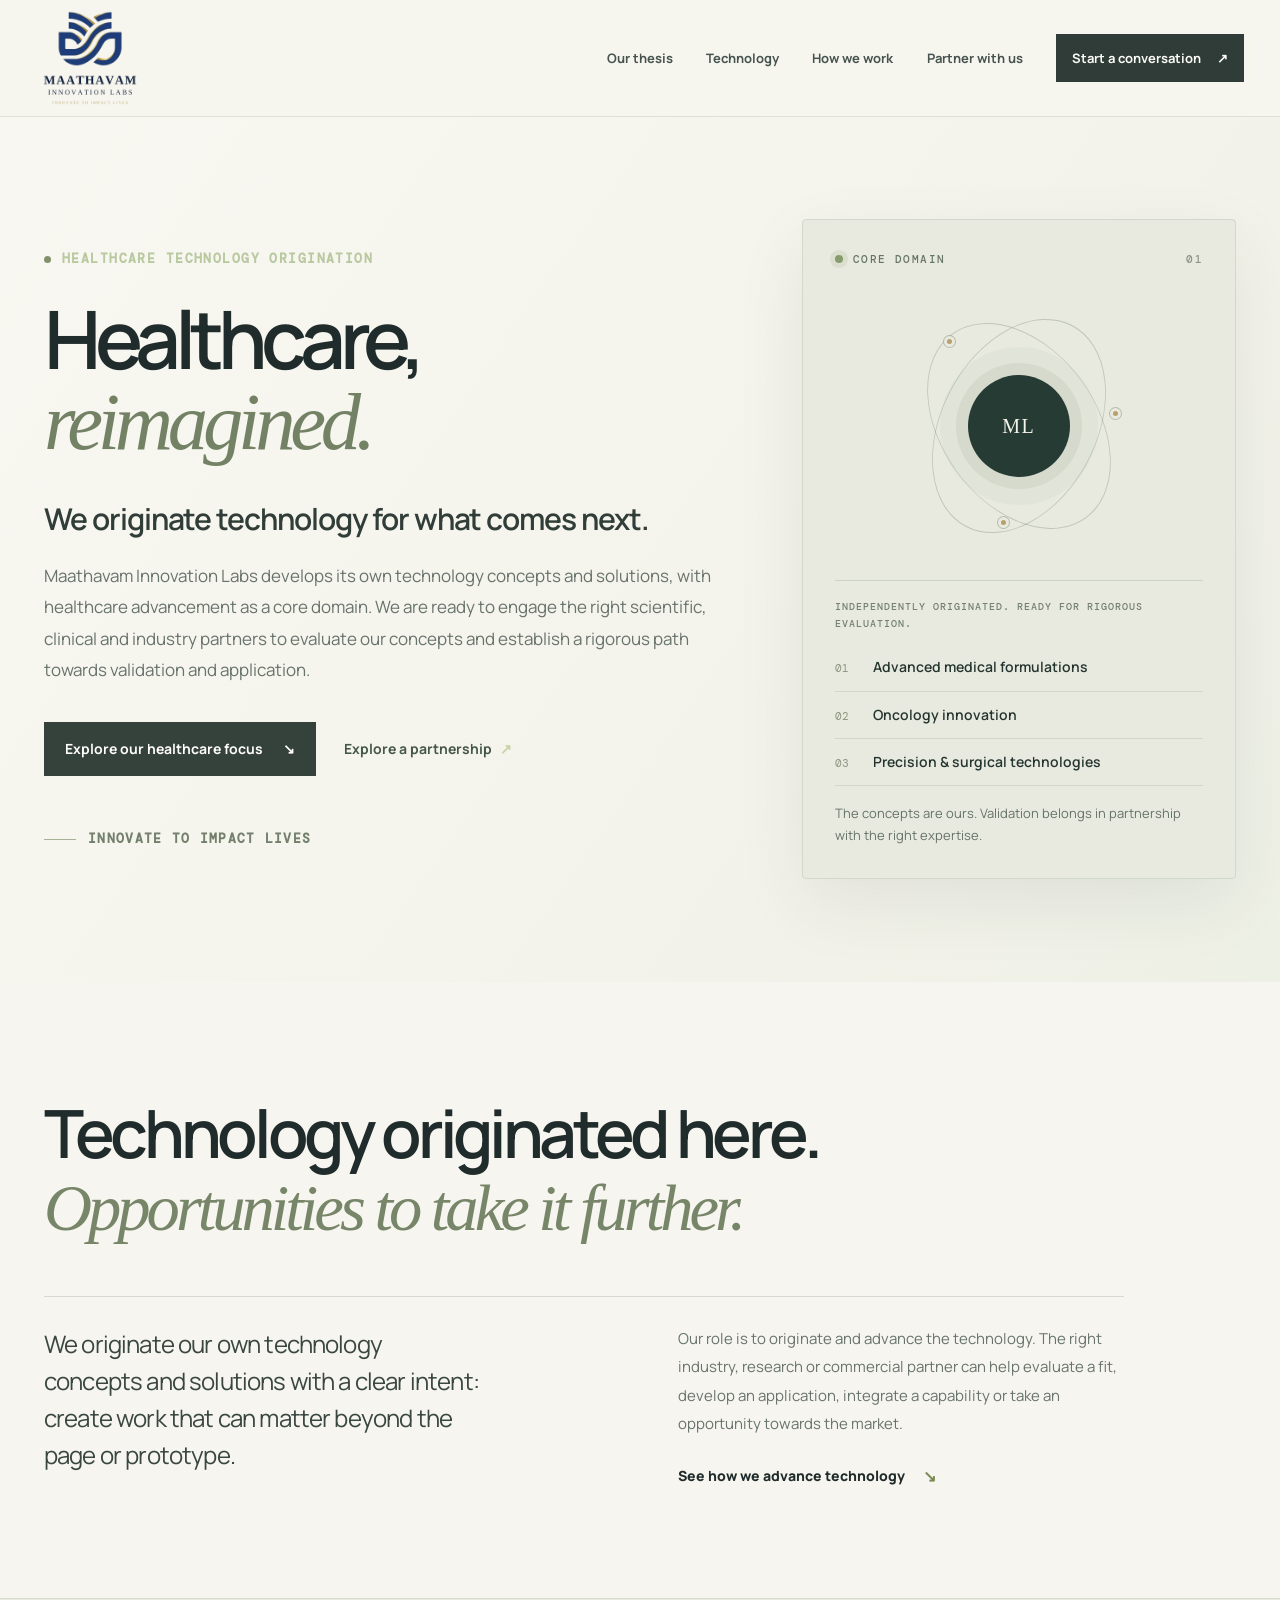
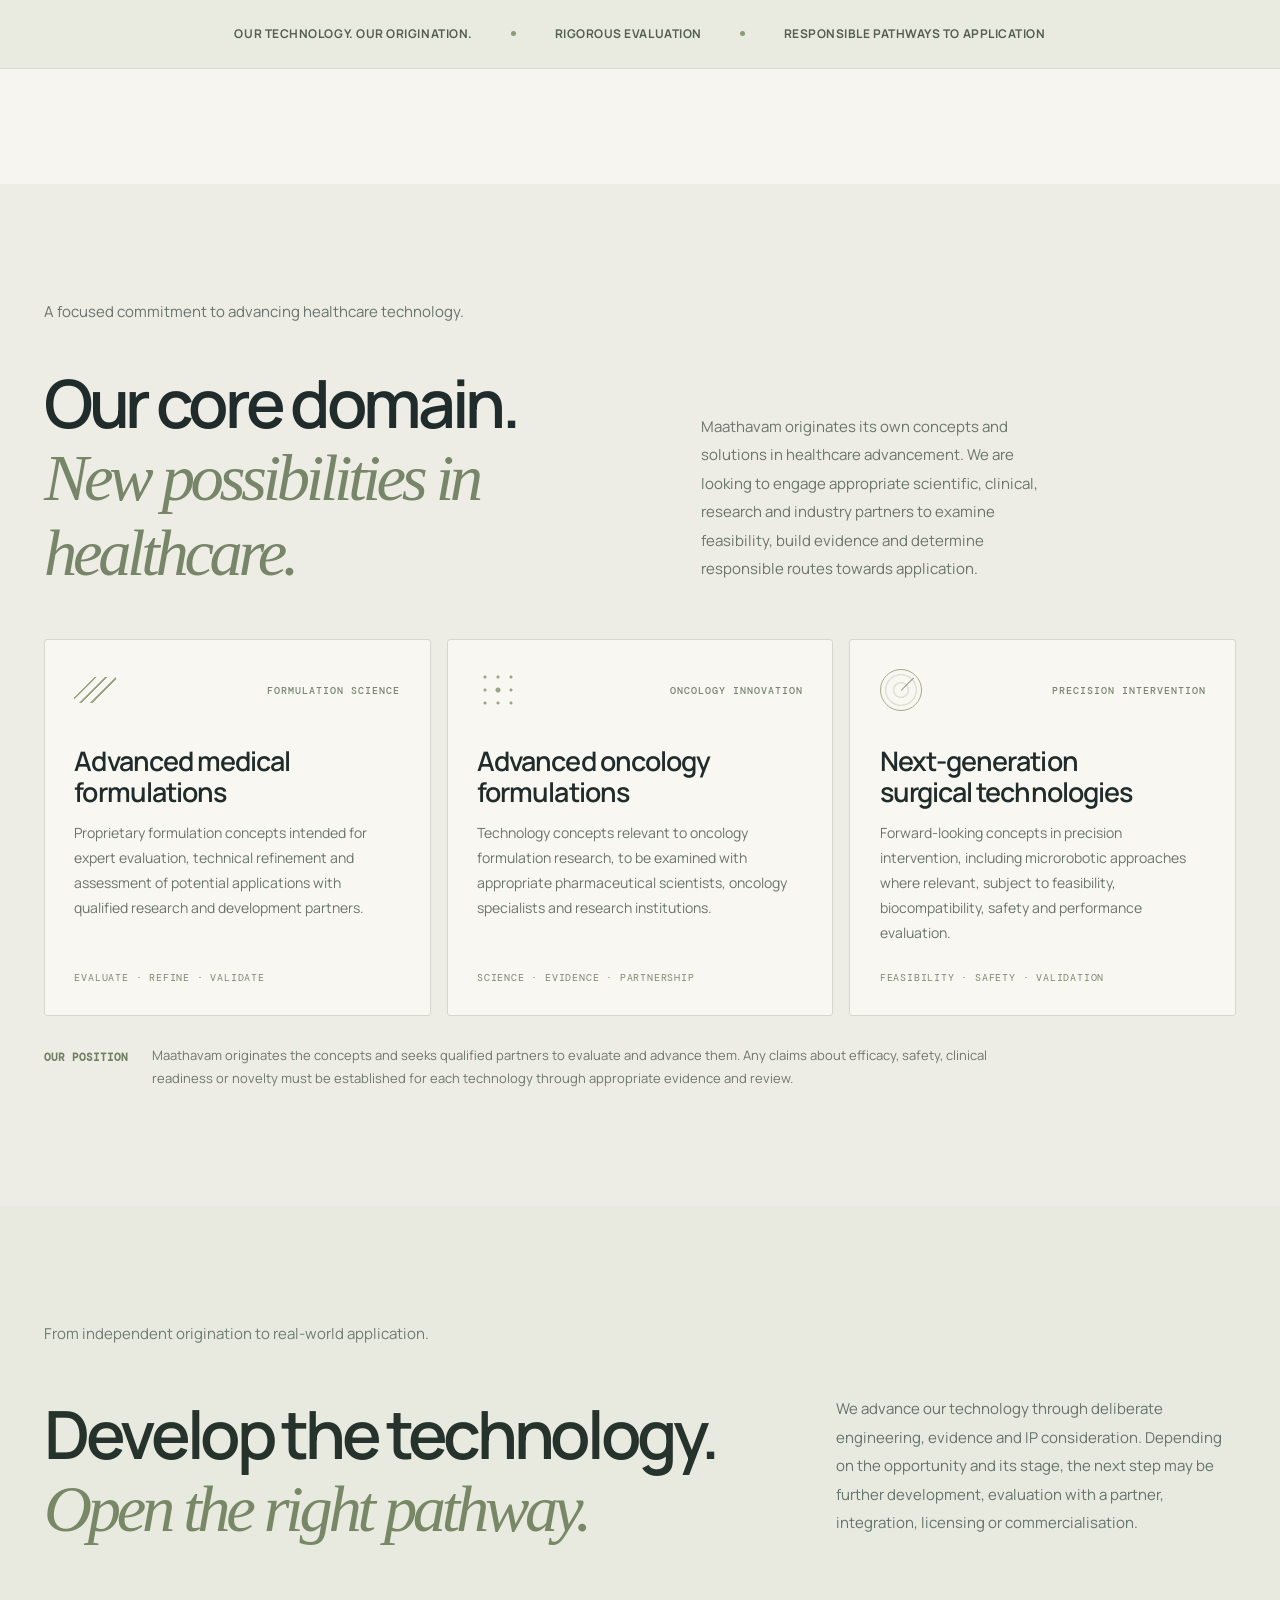
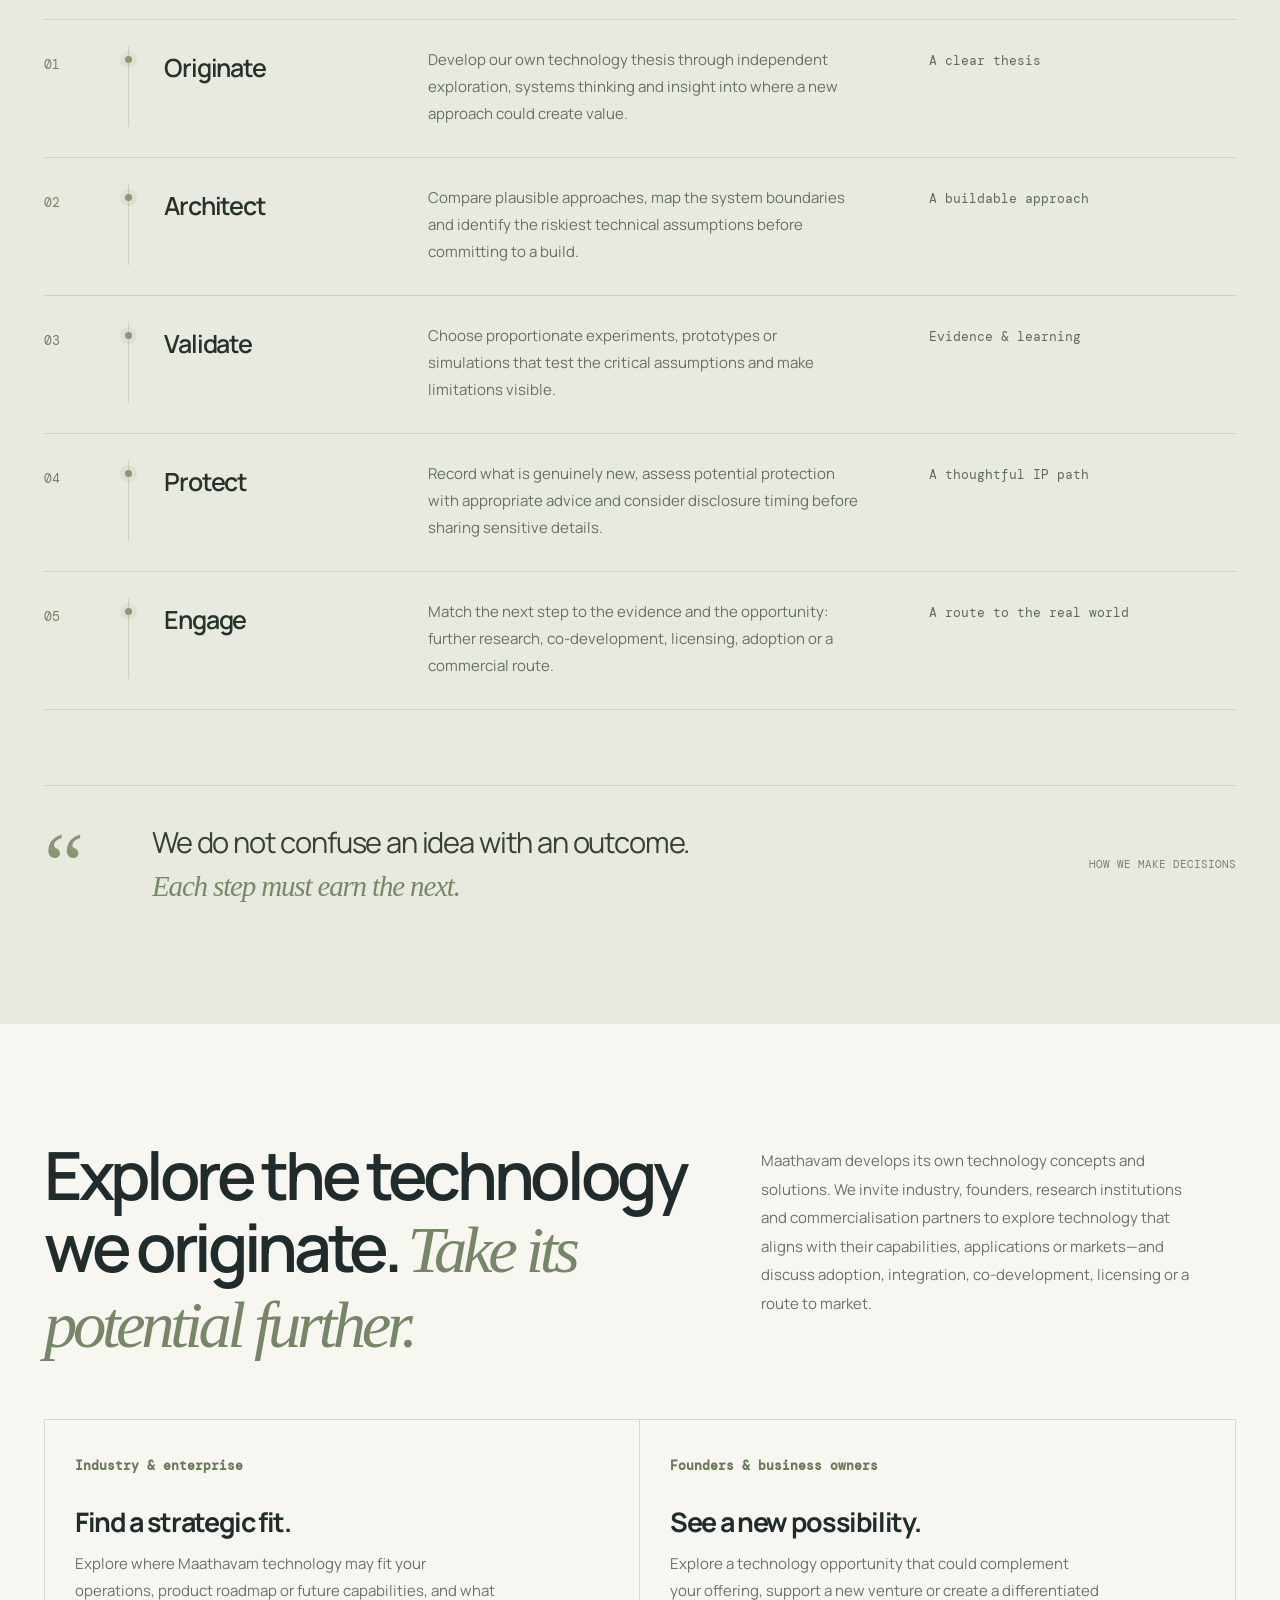
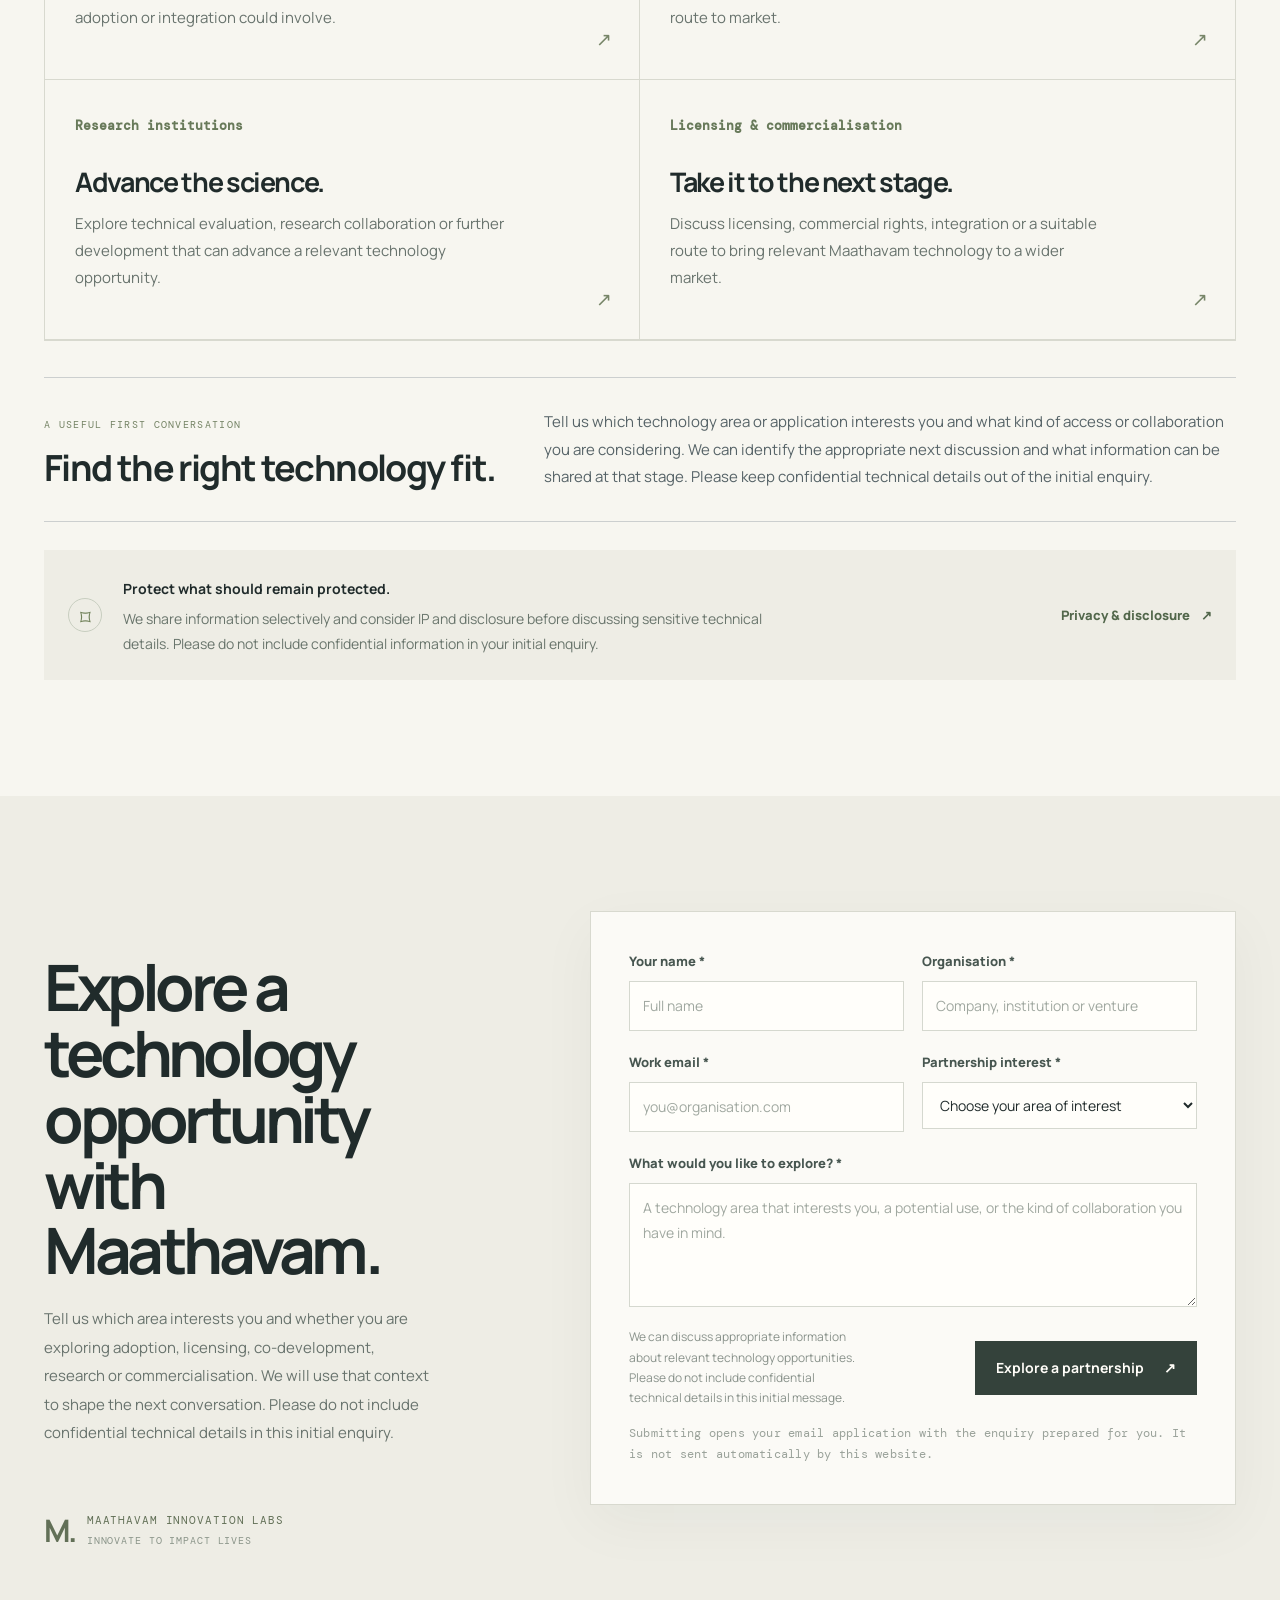
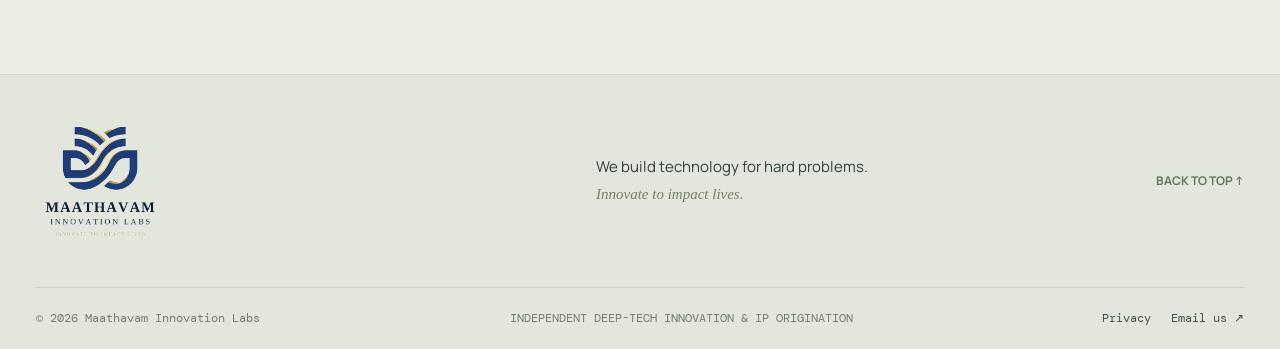
==== index.html @ a2d92e3f "Align healthcare mission and site metadata" ====
<!doctype html>
<html lang="en">
<head>
<meta charset="utf-8">
<meta name="viewport" content="width=device-width, initial-scale=1">
<meta name="description" content="Maathavam Innovation Labs originates its own technology concepts and solutions, with healthcare advancement as a core domain and pathways towards rigorous evaluation, validation and application.">
<meta name="keywords" content="Maathavam Innovation Labs, deep tech, innovation, intellectual property, technology origination, research, engineering">
<meta name="theme-color" content="#f6f5ef">
<link rel="canonical" href="https://www.maathavaminnovationlabs.com/">
<meta property="og:title" content="Maathavam Innovation Labs — Innovate to Impact Lives">
<meta property="og:description" content="Healthcare, reimagined. Maathavam originates healthcare technology concepts and seeks qualified scientific, clinical and industry partners for evaluation and validation.">
<meta property="og:type" content="website">
<meta property="og:url" content="https://www.maathavaminnovationlabs.com/">
<meta property="og:image" content="https://www.maathavaminnovationlabs.com/assets/images/logo.png">
<meta property="og:site_name" content="Maathavam Innovation Labs">
<meta name="twitter:card" content="summary_large_image">
<meta name="twitter:title" content="Maathavam Innovation Labs — Innovate to Impact Lives">
<meta name="twitter:description" content="We build technology for hard problems.">
<meta name="twitter:image" content="https://www.maathavaminnovationlabs.com/assets/images/logo.png">
<link rel="icon" href="assets/images/logo-icon.png" type="image/png">
<link rel="preconnect" href="https://fonts.googleapis.com">
<link rel="preconnect" href="https://fonts.gstatic.com" crossorigin>
<link href="https://fonts.googleapis.com/css2?family=DM+Mono:wght@400;500&family=Manrope:wght@400;500;600;700;800&display=swap" rel="stylesheet">
<link rel="stylesheet" href="assets/css/style.css">
<title>Maathavam Innovation Labs — Deep-Tech Innovation</title>
</head>
<body id="top">
<div class="scroll-progress" id="scrollProgress" aria-hidden="true"></div>
<header class="site-header" id="siteHeader">
  <nav class="nav-shell" aria-label="Primary navigation">
    <a class="brand" href="#top" aria-label="Maathavam Innovation Labs home"><img src="assets/images/logo.png" alt="Maathavam Innovation Labs"></a>
    <button class="nav-toggle" id="navToggle" type="button" aria-label="Open navigation" aria-expanded="false" aria-controls="navLinks"><span></span><span></span></button>
    <div class="nav-links" id="navLinks">
      <a href="#thesis">Our thesis</a><a href="#territories">Technology</a><a href="#method">How we work</a><a href="#engage">Partner with us</a>
      <a class="nav-cta" href="#contact">Start a conversation <span aria-hidden="true">↗</span></a>
    </div>
  </nav>
</header>
<main>
  <section class="hero" aria-labelledby="hero-title">
    <div class="hero-grain" aria-hidden="true"></div>
    <div class="hero-inner">
      <div class="hero-copy reveal">
        <p class="eyebrow"><span class="eyebrow-dot"></span> HEALTHCARE TECHNOLOGY ORIGINATION</p>
        <h1 id="hero-title">Healthcare, <em>reimagined.</em></h1>
        <p class="hero-lead">We originate technology for what comes next.</p>
        <p class="hero-description">Maathavam Innovation Labs develops its own technology concepts and solutions, with healthcare advancement as a core domain. We are ready to engage the right scientific, clinical and industry partners to evaluate our concepts and establish a rigorous path towards validation and application.</p>
        <div class="hero-actions">
          <a class="button button-primary" href="#territories">Explore our healthcare focus <span aria-hidden="true">↘</span></a>
          <a class="text-link" href="#engage">Explore a partnership <span aria-hidden="true">↗</span></a>
        </div>
        <div class="hero-signature"><span class="signature-rule"></span><span>INNOVATE TO IMPACT LIVES</span></div>
      </div>
      <aside class="healthcare-focus reveal" aria-label="Maathavam healthcare technology focus">
        <div class="focus-top"><span class="focus-pulse"></span><span>CORE DOMAIN</span><span class="focus-index">01</span></div>
        <div class="focus-orbit" aria-hidden="true"><div class="orbit-ring orbit-ring-one"></div><div class="orbit-ring orbit-ring-two"></div><div class="orbit-core"><span>ML</span></div><span class="orbit-node orbit-node-one"></span><span class="orbit-node orbit-node-two"></span><span class="orbit-node orbit-node-three"></span></div>
        <p class="focus-caption">INDEPENDENTLY ORIGINATED. READY FOR RIGOROUS EVALUATION.</p>
        <div class="focus-list"><div><span>01</span><strong>Advanced medical formulations</strong></div><div><span>02</span><strong>Oncology innovation</strong></div><div><span>03</span><strong>Precision &amp; surgical technologies</strong></div></div>
        <p class="focus-foot">The concepts are ours. Validation belongs in partnership with the right expertise.</p>
      </aside>
    </div>
  </section>

  <section class="thesis section-pad" id="thesis">
    <div class="section-shell thesis-grid">
      
      <div class="thesis-main reveal">
        <h2>Technology originated here.<br><em>Opportunities to take it further.</em></h2>
        <div class="thesis-bottom">
          <p class="thesis-statement">We originate our own technology concepts and solutions with a clear intent: create work that can matter beyond the page or prototype.</p>
          <div class="thesis-detail"><p>Our role is to originate and advance the technology. The right industry, research or commercial partner can help evaluate a fit, develop an application, integrate a capability or take an opportunity towards the market.</p><a class="arrow-link" href="#method">See how we advance technology <span>↘</span></a></div>
        </div>
      </div>
    </div>
    <div class="thesis-band"><span>OUR TECHNOLOGY. OUR ORIGINATION.</span><i></i><span>RIGOROUS EVALUATION</span><i></i><span>RESPONSIBLE PATHWAYS TO APPLICATION</span></div>
  </section>

  <section class="territories section-pad" id="territories">
    <div class="section-shell">
      <div class="section-topline reveal"><p>A focused commitment to advancing healthcare technology.</p></div>
      <div class="territories-heading reveal"><h2>Our core domain.<br><em>New possibilities in healthcare.</em></h2><p>Maathavam originates its own concepts and solutions in healthcare advancement. We are looking to engage appropriate scientific, clinical, research and industry partners to examine feasibility, build evidence and determine responsible routes towards application.</p></div>
      <div class="territory-grid healthcare-grid">
        <article class="territory-card territory-feature reveal"><div class="territory-card-head"><span class="territory-symbol symbol-pulse" aria-hidden="true"></span><span class="card-kicker">FORMULATION SCIENCE</span></div><h3>Advanced medical<br>formulations</h3><p>Proprietary formulation concepts intended for expert evaluation, technical refinement and assessment of potential applications with qualified research and development partners.</p><span class="healthcare-card-foot">EVALUATE · REFINE · VALIDATE</span></article>
        <article class="territory-card reveal"><div class="territory-card-head"><span class="territory-symbol symbol-data" aria-hidden="true"></span><span class="card-kicker">ONCOLOGY INNOVATION</span></div><h3>Advanced oncology<br>formulations</h3><p>Technology concepts relevant to oncology formulation research, to be examined with appropriate pharmaceutical scientists, oncology specialists and research institutions.</p><span class="healthcare-card-foot">SCIENCE · EVIDENCE · PARTNERSHIP</span></article>
        <article class="territory-card reveal"><div class="territory-card-head"><span class="territory-symbol symbol-radar" aria-hidden="true"></span><span class="card-kicker">PRECISION INTERVENTION</span></div><h3>Next-generation<br>surgical technologies</h3><p>Forward-looking concepts in precision intervention, including microrobotic approaches where relevant, subject to feasibility, biocompatibility, safety and performance evaluation.</p><span class="healthcare-card-foot">FEASIBILITY · SAFETY · VALIDATION</span></article>
      </div>
      <p class="territory-note"><span>OUR POSITION</span> Maathavam originates the concepts and seeks qualified partners to evaluate and advance them. Any claims about efficacy, safety, clinical readiness or novelty must be established for each technology through appropriate evidence and review.</p>
    </div>
  </section>

  <section class="method section-pad" id="method">
    <div class="section-shell">
      <div class="section-topline reveal"><p>From independent origination to real-world application.</p></div>
      <div class="method-intro reveal"><h2>Develop the technology.<br><em>Open the right pathway.</em></h2><p>We advance our technology through deliberate engineering, evidence and IP consideration. Depending on the opportunity and its stage, the next step may be further development, evaluation with a partner, integration, licensing or commercialisation.</p></div>
      <div class="method-steps">
        <article class="method-step reveal"><span class="step-num">01</span><div class="step-line"><i></i></div><div class="step-copy"><h3>Originate</h3><p>Develop our own technology thesis through independent exploration, systems thinking and insight into where a new approach could create value.</p><span class="step-output">A clear thesis</span></div></article>
        <article class="method-step reveal"><span class="step-num">02</span><div class="step-line"><i></i></div><div class="step-copy"><h3>Architect</h3><p>Compare plausible approaches, map the system boundaries and identify the riskiest technical assumptions before committing to a build.</p><span class="step-output">A buildable approach</span></div></article>
        <article class="method-step reveal"><span class="step-num">03</span><div class="step-line"><i></i></div><div class="step-copy"><h3>Validate</h3><p>Choose proportionate experiments, prototypes or simulations that test the critical assumptions and make limitations visible.</p><span class="step-output">Evidence &amp; learning</span></div></article>
        <article class="method-step reveal"><span class="step-num">04</span><div class="step-line"><i></i></div><div class="step-copy"><h3>Protect</h3><p>Record what is genuinely new, assess potential protection with appropriate advice and consider disclosure timing before sharing sensitive details.</p><span class="step-output">A thoughtful IP path</span></div></article>
        <article class="method-step reveal"><span class="step-num">05</span><div class="step-line"><i></i></div><div class="step-copy"><h3>Engage</h3><p>Match the next step to the evidence and the opportunity: further research, co-development, licensing, adoption or a commercial route.</p><span class="step-output">A route to the real world</span></div></article>
      </div>
      <div class="method-principle reveal"><span class="principle-mark">“</span><p>We do not confuse an idea with an outcome.<br><em>Each step must earn the next.</em></p><span class="principle-caption">HOW WE MAKE DECISIONS</span></div>
    </div>
  </section>

  <section class="engage section-pad" id="engage">
    <div class="section-shell">
      <div class="engage-heading reveal"><h2>Explore the technology we originate. <em>Take its potential further.</em></h2><p>Maathavam develops its own technology concepts and solutions. We invite industry, founders, research institutions and commercialisation partners to explore technology that aligns with their capabilities, applications or markets—and discuss adoption, integration, co-development, licensing or a route to market.</p></div>
      <div class="engage-grid">
        <a class="engage-card reveal" href="#contact" data-opportunity="Industry / Enterprise"><span class="engage-type">Industry &amp; enterprise</span><h3>Find a strategic fit.</h3><p>Explore where Maathavam technology may fit your operations, product roadmap or future capabilities, and what adoption or integration could involve.</p><span class="engage-arrow">↗</span></a>
        <a class="engage-card reveal" href="#contact" data-opportunity="Founder / Business Owner"><span class="engage-type">Founders &amp; business owners</span><h3>See a new possibility.</h3><p>Explore a technology opportunity that could complement your offering, support a new venture or create a differentiated route to market.</p><span class="engage-arrow">↗</span></a>
        <a class="engage-card reveal" href="#contact" data-opportunity="Research Institution / Academia"><span class="engage-type">Research institutions</span><h3>Advance the science.</h3><p>Explore technical evaluation, research collaboration or further development that can advance a relevant technology opportunity.</p><span class="engage-arrow">↗</span></a>
        <a class="engage-card reveal" href="#contact" data-opportunity="Licensing / Commercialisation"><span class="engage-type">Licensing &amp; commercialisation</span><h3>Take it to the next stage.</h3><p>Discuss licensing, commercial rights, integration or a suitable route to bring relevant Maathavam technology to a wider market.</p><span class="engage-arrow">↗</span></a>
      </div>
      <div class="first-conversation reveal"><div><span class="conversation-kicker">A USEFUL FIRST CONVERSATION</span><h3>Find the right technology fit.</h3></div><p>Tell us which technology area or application interests you and what kind of access or collaboration you are considering. We can identify the appropriate next discussion and what information can be shared at that stage. Please keep confidential technical details out of the initial enquiry.</p></div>
      <div class="confidentiality-note reveal"><span class="lock-icon" aria-hidden="true">⌑</span><div><strong>Protect what should remain protected.</strong><p>We share information selectively and consider IP and disclosure before discussing sensitive technical details. Please do not include confidential information in your initial enquiry.</p></div><a href="privacy.html">Privacy &amp; disclosure <span>↗</span></a></div>
    </div>
  </section>

  <section class="contact section-pad" id="contact">
    <div class="section-shell contact-layout">
      <div class="contact-copy reveal"><h2>Explore a technology opportunity with Maathavam.</h2><p>Tell us which area interests you and whether you are exploring adoption, licensing, co-development, research or commercialisation. We will use that context to shape the next conversation. Please do not include confidential technical details in this initial enquiry.</p><div class="contact-closer"><span class="closer-mark">M.</span><span>MAATHAVAM INNOVATION LABS<br><small>INNOVATE TO IMPACT LIVES</small></span></div></div>
      <form class="contact-form reveal" id="contactForm" method="POST" action="">
        <div class="form-row"><label><span>Your name *</span><input type="text" name="name" placeholder="Full name" autocomplete="name" required></label><label><span>Organisation *</span><input type="text" name="organisation" placeholder="Company, institution or venture" autocomplete="organization" required></label></div>
        <div class="form-row"><label><span>Work email *</span><input type="email" name="email" placeholder="you@organisation.com" autocomplete="email" required></label><label><span>Partnership interest *</span><select name="opportunity" id="opportunitySelect" required><option value="">Choose your area of interest</option><option value="Industry / Enterprise">Industry / enterprise collaboration</option><option value="Founder / Business Owner">Founder / business owner</option><option value="Research Institution / Academia">Research institution / academia</option><option value="Licensing / Commercialisation">Licensing / commercialisation</option><option value="Technology Adoption">Technology evaluation / adoption</option><option value="Co-development">Co-development</option><option value="Investment">Investment / commercial pathway</option><option value="Other">Other partnership enquiry</option></select></label></div>
        <label><span>What would you like to explore? *</span><textarea name="message" rows="4" placeholder="A technology area that interests you, a potential use, or the kind of collaboration you have in mind." required></textarea></label>
        <div class="form-bottom"><p>We can discuss appropriate information about relevant technology opportunities. Please do not include confidential technical details in this initial message.</p><button class="button button-primary" type="submit">Explore a partnership <span aria-hidden="true">↗</span></button></div>
        <div class="form-status" id="formStatus" role="status" aria-live="polite"></div>
        <p class="form-delivery-note">Submitting opens your email application with the enquiry prepared for you. It is not sent automatically by this website.</p>
      </form>
    </div>
  </section>
</main>
<footer class="site-footer">
  <div class="footer-main"><a class="footer-brand" href="#top"><img src="assets/images/logo.png" alt="Maathavam Innovation Labs"></a><p>We build technology for hard problems.<br><span>Innovate to impact lives.</span></p><a class="footer-top" href="#top">BACK TO TOP ↑</a></div>
  <div class="footer-bottom"><span>© <span id="currentYear"></span> Maathavam Innovation Labs</span><span>INDEPENDENT DEEP-TECH INNOVATION &amp; IP ORIGINATION</span><div><a href="privacy.html">Privacy</a><a href="mailto:partnerships@maathavam.com">Email us ↗</a></div></div>
</footer>
<script src="assets/js/main.js" defer></script>
</body>
</html>
---- assets/css/style.css ----
/* MAATHAVAM INNOVATION LABS — editorial deep-tech design system */
:root{--ink:#111e28;--ink-2:#1c2d39;--paper:#f4f2eb;--paper-2:#e9e7de;--white:#fffef9;--text:#263742;--muted:#6e7b82;--line:#d4d4ca;--acid:#d6f36a;--gold:#c5a66a;--serif:Georgia,"Times New Roman",serif;--sans:"Manrope",Arial,sans-serif;--mono:"DM Mono",monospace;--max:1240px;--ease:cubic-bezier(.2,.7,.2,1)}
*{box-sizing:border-box}html{scroll-behavior:smooth;scroll-padding-top:90px;background:var(--paper)}body{margin:0;background:var(--paper);color:var(--text);font-family:var(--sans);font-size:14px;line-height:1.7;-webkit-font-smoothing:antialiased;text-rendering:optimizeLegibility}body,button,input,select,textarea{font-family:var(--sans)}a{color:inherit;text-decoration:none}button,input,select,textarea{font:inherit}img{display:block;max-width:100%}::selection{background:var(--acid);color:var(--ink)}:focus-visible{outline:3px solid #8cae1f;outline-offset:4px}.scroll-progress{position:fixed;z-index:1000;top:0;left:0;width:0;height:3px;background:var(--acid)}
.site-header{position:sticky;z-index:100;top:0;background:rgba(244,242,235,.94);border-bottom:1px solid rgba(17,30,40,.12);backdrop-filter:blur(18px);transition:box-shadow .25s}.site-header.scrolled{box-shadow:0 8px 30px rgba(17,30,40,.08)}.nav-shell{width:min(var(--max),calc(100% - 72px));min-height:82px;margin:auto;display:flex;align-items:center;justify-content:space-between;gap:32px}.brand img{width:190px;max-height:54px;object-fit:contain;object-position:left center}.nav-links{display:flex;align-items:center;gap:clamp(18px,2.6vw,34px)}.nav-links>a{font-size:11px;font-weight:700;color:#4a5962;transition:color .2s}.nav-links>a:hover{color:#111e28}.nav-links .nav-cta{display:inline-flex;align-items:center;gap:16px;padding:12px 15px;background:var(--ink);color:var(--white);border:1px solid var(--ink)}.nav-links .nav-cta:hover{background:#304553;color:var(--acid)}.nav-toggle{display:none;background:transparent;border:0;padding:8px}.nav-toggle span{display:block;width:24px;height:2px;margin:5px;background:var(--ink)}
.hero{position:relative;overflow:hidden;background:var(--ink);color:var(--white);isolation:isolate}.hero:after{position:absolute;z-index:-1;content:"";width:850px;height:850px;right:-260px;top:-370px;border:1px solid rgba(214,243,106,.1);border-radius:50%;box-shadow:0 0 0 90px rgba(214,243,106,.018),0 0 0 180px rgba(214,243,106,.015)}.hero-grain{position:absolute;inset:0;z-index:-1;opacity:.13;background-image:url("data:image/svg+xml,%3Csvg viewBox='0 0 180 180' xmlns='http://www.w3.org/2000/svg'%3E%3Cfilter id='n'%3E%3CfeTurbulence type='fractalNoise' baseFrequency='.9' numOctaves='3' stitchTiles='stitch'/%3E%3C/filter%3E%3Crect width='100%25' height='100%25' filter='url(%23n)' opacity='.2'/%3E%3C/svg%3E")}.hero-inner{position:relative;display:grid;grid-template-columns:minmax(0,1.05fr) minmax(380px,.95fr);align-items:center;gap:clamp(38px,6vw,94px);width:min(var(--max),calc(100% - 72px));min-height:650px;margin:auto;padding:72px 0 80px}.hero-copy{max-width:650px}.eyebrow,.section-index,.art-topline,.art-bottomline,.hero-signature,.hero-bottom,.territory-foot,.territory-note>span,.step-output,.principle-caption,.engage-type,.footer-bottom,.form-delivery-note{font-family:var(--mono);font-size:9px;font-weight:400;letter-spacing:.13em}.hero .eyebrow{display:flex;align-items:center;gap:11px;color:#b8c9a0;margin:0 0 28px}.eyebrow-dot{width:7px;height:7px;border-radius:50%;background:var(--acid);box-shadow:0 0 15px rgba(214,243,106,.7)}h1,h2,h3,p{margin-top:0}.hero h1{max-width:740px;margin:0;color:var(--white);font-size:clamp(48px,6.1vw,82px);font-weight:600;letter-spacing:-.075em;line-height:1.02}.hero h1 em,.territories-heading h2 em,.method-intro h2 em,.engage-heading h2 em{color:var(--acid);font-family:var(--serif);font-weight:400;letter-spacing:-.065em}.hero-lead{margin:28px 0 8px;color:var(--acid);font-size:18px;font-weight:700;letter-spacing:-.02em}.hero-description{max-width:530px;margin:0;color:#b9c4c9;font-size:14px;line-height:1.9}.hero-actions{display:flex;align-items:center;flex-wrap:wrap;gap:24px;margin-top:30px}.button{display:inline-flex;align-items:center;justify-content:center;gap:20px;min-height:48px;padding:13px 17px;border:1px solid transparent;font-size:11px;font-weight:800;cursor:pointer;transition:transform .2s,background .2s,color .2s,border-color .2s}.button:hover{transform:translateY(-2px)}.button-primary{background:var(--acid);color:var(--ink);border-color:var(--acid)}.button-primary:hover{background:#e4ff90;border-color:#e4ff90}.text-link{font-size:11px;font-weight:700;color:#d6dfe1}.text-link span{color:var(--acid);margin-left:5px}.hero-signature{display:flex;align-items:center;gap:12px;margin-top:55px;color:#8d9ca3}.signature-rule{width:32px;height:1px;background:var(--acid)}.hero-art{align-self:center;min-width:0;border:1px solid rgba(255,255,255,.16);background:rgba(255,255,255,.025);box-shadow:0 28px 100px rgba(0,0,0,.18)}.art-topline,.art-bottomline{display:flex;align-items:center;justify-content:space-between;gap:10px;padding:16px 19px;color:#8998a0;font-size:8px}.art-topline{border-bottom:1px solid rgba(255,255,255,.1)}.art-bottomline{border-top:1px solid rgba(255,255,255,.1)}.art-live{display:flex;align-items:center;gap:7px}.art-live i{display:inline-block;width:5px;height:5px;border-radius:50%;background:var(--acid)}.art-field{position:relative;aspect-ratio:1/1;max-height:455px;overflow:hidden}.field-grid{position:absolute;inset:0;background-image:linear-gradient(rgba(255,255,255,.055) 1px,transparent 1px),linear-gradient(90deg,rgba(255,255,255,.055) 1px,transparent 1px);background-size:36px 36px;mask-image:linear-gradient(transparent,#000 15%,#000 85%,transparent)}.field-orbit{position:absolute;left:50%;top:50%;border:1px solid rgba(214,243,106,.21);border-radius:50%;transform:translate(-50%,-50%)}.orbit-a{width:45%;height:45%}.orbit-b{width:70%;height:70%;border-color:rgba(255,255,255,.14)}.orbit-c{width:92%;height:92%;border-style:dashed;border-color:rgba(255,255,255,.1)}.field-lines{position:absolute;inset:0;width:100%;height:100%;overflow:visible}.field-lines path{fill:none;stroke:rgba(214,243,106,.48);stroke-width:1}.field-core{position:absolute;top:50%;left:50%;width:31%;aspect-ratio:1;transform:translate(-50%,-50%);display:flex;flex-direction:column;align-items:center;justify-content:center;text-align:center;border:1px solid rgba(214,243,106,.6);border-radius:50%;background:radial-gradient(circle,rgba(214,243,106,.15),rgba(17,30,40,.97) 68%);box-shadow:0 0 55px rgba(214,243,106,.08)}.core-mark{font-size:47px;font-weight:500;letter-spacing:-.12em;line-height:1;color:var(--white)}.core-mark span{color:var(--acid)}.field-core strong{margin-top:9px;font-size:8px;line-height:1.4;letter-spacing:.12em}.field-core i{margin-top:9px;font-family:var(--mono);font-size:7px;font-style:normal;color:var(--acid);letter-spacing:.08em}.field-node{position:absolute;z-index:2;display:flex;align-items:center;gap:7px;padding:7px 9px;border:1px solid rgba(255,255,255,.16);background:#172832;color:#d8e0df;font-family:var(--mono);font-size:7px;letter-spacing:.08em}.node-pulse{width:5px;height:5px;background:var(--acid);border-radius:50%;box-shadow:0 0 10px rgba(214,243,106,.5)}.node-a{top:22%;left:8%}.node-b{top:22%;right:8%}.node-c{bottom:21%;left:5%}.node-d{bottom:21%;right:5%}.field-cross{position:absolute;z-index:1;width:15px;height:15px}.field-cross:before,.field-cross:after{content:"";position:absolute;background:var(--acid);opacity:.7}.field-cross:before{left:7px;width:1px;height:15px}.field-cross:after{top:7px;width:15px;height:1px}.cross-a{left:26%;top:42%}.cross-b{right:25%;bottom:36%}.coord{position:absolute;color:#819198;font-family:var(--mono);font-size:7px;letter-spacing:.1em}.coord-a{left:18px;top:15px}.coord-b{right:18px;bottom:15px}.hero-bottom{display:flex;justify-content:space-between;gap:20px;padding:17px max(36px,calc((100% - var(--max))/2));border-top:1px solid rgba(255,255,255,.1);color:#7f9097;font-size:8px}.hero-bottom a{color:#b8c5c7}.hero-bottom a span{color:var(--acid);margin-left:8px}
.section-pad{padding:clamp(80px,10vw,140px) 0}.section-shell{width:min(var(--max),calc(100% - 72px));margin:0 auto}.thesis{background:var(--paper)}.thesis-grid{display:grid;grid-template-columns:190px minmax(0,1fr);gap:clamp(35px,7vw,100px)}.section-index{color:#7b898d}.section-index>span{white-space:nowrap}.index-line{width:35px;height:1px;background:#9cac83;margin:18px 0}.section-index p{margin:0;font-size:8px;color:#a1a9a5}.thesis-main h2,.territories-heading h2,.method-intro h2,.engage-heading h2{margin:0;font-size:clamp(39px,5.4vw,70px);line-height:1.08;letter-spacing:-.07em;font-weight:600;color:var(--ink)}.thesis-main h2 em{font-family:var(--serif);font-weight:400;color:#758568;letter-spacing:-.06em}.thesis-bottom{display:grid;grid-template-columns:1.1fr .9fr;gap:clamp(30px,6vw,85px);margin-top:52px;padding-top:28px;border-top:1px solid var(--line)}.thesis-statement{max-width:440px;font-size:21px;line-height:1.55;letter-spacing:-.035em;color:#394a51}.thesis-detail p{color:var(--muted);font-size:13px;line-height:1.9}.arrow-link{display:inline-flex;gap:18px;align-items:center;margin-top:8px;color:var(--ink);font-size:11px;font-weight:800}.arrow-link span{color:#7a8b51;font-size:16px}.thesis-band{display:flex;align-items:center;justify-content:center;gap:clamp(14px,3vw,42px);margin-top:100px;padding:24px 20px;background:var(--ink);color:#d6dfd9;font-family:var(--mono);font-size:9px;letter-spacing:.12em}.thesis-band i{width:5px;height:5px;border-radius:50%;background:var(--acid)}
.territories{background:var(--paper-2)}.section-topline{display:flex;align-items:center;justify-content:space-between;gap:30px}.section-topline>p{margin:0;color:#77827f;font-size:11px}.territories-heading{display:grid;grid-template-columns:1.15fr .65fr;align-items:end;gap:50px;margin:46px 0 58px}.territories-heading h2 em{color:#74845e}.territories-heading>p{max-width:410px;margin:0 0 5px;color:#6e7b7b;line-height:1.9;font-size:13px}.territory-grid{display:grid;grid-template-columns:repeat(3,minmax(0,1fr));border-top:1px solid #c7c9bf;border-left:1px solid #c7c9bf}.territory-card{position:relative;display:flex;min-height:320px;flex-direction:column;padding:27px 26px 20px;border-right:1px solid #c7c9bf;border-bottom:1px solid #c7c9bf;background:rgba(255,254,249,.32);transition:background .25s,transform .25s}.territory-card:hover{z-index:1;background:var(--white);transform:translateY(-3px)}.territory-card-head{display:flex;justify-content:space-between;align-items:center;color:#829087;font-family:var(--mono);font-size:9px}.territory-symbol{position:relative;display:block;width:42px;height:42px;color:#75845c}.symbol-radar{border:1px solid #8c9b70;border-radius:50%;background:repeating-radial-gradient(circle,transparent 0 6px,rgba(117,132,92,.22) 7px 8px)}.symbol-radar:after{content:"";position:absolute;left:50%;top:50%;width:18px;height:1px;background:#71845a;transform:rotate(-45deg);transform-origin:left}.symbol-pulse:before{content:"";position:absolute;inset:8px 0;background:linear-gradient(135deg,transparent 0 30%,#7e8e65 31% 33%,transparent 34% 45%,#7e8e65 46% 49%,transparent 50% 61%,#7e8e65 62% 65%,transparent 66%)}.symbol-mobility{border:1px solid #82936b;border-radius:50%;transform:scale(.8)}.symbol-mobility:after{content:"";position:absolute;left:7px;right:7px;top:20px;height:1px;background:#82936b;transform:rotate(-35deg)}.symbol-growth:before,.symbol-growth:after{content:"";position:absolute;bottom:5px;width:1px;background:#82936b;transform-origin:bottom}.symbol-growth:before{left:14px;height:22px;transform:rotate(-30deg)}.symbol-growth:after{left:25px;height:34px;transform:rotate(25deg)}.symbol-data{background:radial-gradient(circle at 8px 8px,#82936b 1px,transparent 2px),radial-gradient(circle at 21px 8px,#82936b 1px,transparent 2px),radial-gradient(circle at 34px 8px,#82936b 1px,transparent 2px),radial-gradient(circle at 8px 21px,#82936b 1px,transparent 2px),radial-gradient(circle at 21px 21px,#82936b 2px,transparent 3px),radial-gradient(circle at 34px 21px,#82936b 1px,transparent 2px),radial-gradient(circle at 8px 34px,#82936b 1px,transparent 2px),radial-gradient(circle at 21px 34px,#82936b 1px,transparent 2px),radial-gradient(circle at 34px 34px,#82936b 1px,transparent 2px)}.symbol-human{border:1px solid #82936b;border-radius:50%}.symbol-human:before{content:"";position:absolute;width:9px;height:9px;border:1px solid #82936b;border-radius:50%;left:15px;top:6px}.symbol-human:after{content:"";position:absolute;width:23px;height:12px;border:1px solid #82936b;border-radius:14px 14px 5px 5px;left:8px;bottom:5px}.territory-card h3{margin:31px 0 12px;font-size:24px;line-height:1.2;letter-spacing:-.055em;color:var(--ink);font-weight:600}.territory-card p{max-width:320px;margin:0;color:#697775;font-size:12px;line-height:1.85}.territory-foot{display:flex;justify-content:space-between;align-items:center;gap:8px;margin-top:auto;padding-top:28px;color:#8a9688;font-size:8px}.territory-foot span:last-child{font-family:var(--sans);font-size:15px;color:#76845d}.territory-note{display:flex;gap:24px;margin:24px 0 0;color:#7b8580;font-size:11px;line-height:1.8}.territory-note>span{flex:0 0 auto;color:#6e7e53;font-size:8px;padding-top:4px}
.method{background:var(--ink);color:var(--white)}.method .section-index{color:#a1b0ad}.method .section-topline>p{color:#98a6a8}.method-intro{display:grid;grid-template-columns:1.1fr .6fr;gap:60px;align-items:end;margin:48px 0 74px}.method-intro h2{color:var(--white)}.method-intro h2 em{color:var(--acid)}.method-intro>p{max-width:420px;margin:0 0 7px;color:#aab7bb;font-size:13px;line-height:1.9}.method-steps{border-top:1px solid rgba(255,255,255,.18)}.method-step{display:grid;grid-template-columns:65px 40px minmax(0,1fr);gap:26px;padding:26px 0 30px;border-bottom:1px solid rgba(255,255,255,.15)}.step-num{font-family:var(--mono);font-size:10px;color:var(--acid);padding-top:8px}.step-line{position:relative;display:flex;justify-content:center}.step-line:before{content:"";position:absolute;top:0;bottom:0;width:1px;background:rgba(255,255,255,.18)}.step-line i{position:relative;z-index:1;width:7px;height:7px;margin-top:10px;border-radius:50%;background:var(--acid);box-shadow:0 0 0 6px rgba(214,243,106,.08)}.step-copy{display:grid;grid-template-columns:.45fr 1fr .7fr;gap:30px;align-items:start}.step-copy h3{margin:0;font-size:22px;letter-spacing:-.045em;font-weight:600;color:var(--white)}.step-copy p{max-width:430px;margin:0;color:#aab7bb;font-size:12px;line-height:1.9}.step-output{color:#9ca9a9;font-size:8px;line-height:1.7;padding-top:6px}.method-principle{display:grid;grid-template-columns:80px 1fr auto;align-items:center;gap:28px;margin-top:75px;padding:35px 0 0;border-top:1px solid rgba(255,255,255,.16)}.principle-mark{font-family:var(--serif);font-size:90px;line-height:.7;color:var(--acid)}.method-principle p{margin:0;font-size:clamp(18px,2.4vw,29px);line-height:1.5;letter-spacing:-.04em;color:#e6e9e2}.method-principle p em{font-family:var(--serif);font-weight:400;color:var(--acid)}.principle-caption{max-width:150px;color:#859698;font-size:8px;line-height:1.8}
.engage{background:var(--white)}.engage-heading{display:grid;grid-template-columns:.7fr 1.3fr;gap:30px 70px;align-items:start}.engage-heading .section-index{grid-column:1/-1}.engage-heading h2{grid-column:1;grid-row:2;font-size:clamp(38px,4.8vw,62px)}.engage-heading h2 em{color:#71825a}.engage-heading>p{grid-column:2;grid-row:2;max-width:430px;margin:8px 0 0;color:#75817f;font-size:13px;line-height:1.9}.engage-grid{display:grid;grid-template-columns:repeat(3,minmax(0,1fr));margin-top:58px;border-top:1px solid var(--line);border-bottom:1px solid var(--line)}.engage-card{position:relative;min-height:260px;padding:28px 28px 25px;border-right:1px solid var(--line);transition:background .25s}.engage-card:first-child{border-left:1px solid var(--line)}.engage-card:hover{background:var(--paper)}.engage-type{color:#81906d;font-size:8px}.engage-card h3{max-width:260px;margin:36px 0 12px;color:var(--ink);font-size:25px;letter-spacing:-.05em;line-height:1.2}.engage-card p{max-width:300px;margin:0;color:#71807d;font-size:12px;line-height:1.85}.engage-arrow{position:absolute;right:27px;bottom:23px;font-size:19px;color:#71825a;transition:transform .2s}.engage-card:hover .engage-arrow{transform:translate(3px,-3px)}.confidentiality-note{display:grid;grid-template-columns:35px 1fr auto;align-items:center;gap:20px;margin-top:28px;padding:24px;background:var(--paper)}.lock-icon{display:grid;place-items:center;width:34px;height:34px;border:1px solid #c8cec0;border-radius:50%;color:#708159;font-size:21px}.confidentiality-note strong{font-size:12px;color:var(--ink)}.confidentiality-note p{max-width:660px;margin:4px 0 0;color:#7a8580;font-size:11px;line-height:1.8}.confidentiality-note>a{font-size:10px;font-weight:800;color:#62744d;white-space:nowrap}.confidentiality-note>a span{margin-left:8px}
.contact{background:#e5e6dc}.contact-layout{display:grid;grid-template-columns:.8fr 1.2fr;gap:clamp(45px,9vw,130px);align-items:start}.contact-copy h2{max-width:470px;margin:43px 0 22px;color:var(--ink);font-size:clamp(42px,5.5vw,70px);line-height:1.03;letter-spacing:-.07em}.contact-copy>p{max-width:390px;color:#6f7b78;font-size:13px;line-height:1.9}.contact-closer{display:flex;align-items:center;gap:13px;margin-top:55px;color:#627057;font-family:var(--mono);font-size:9px;letter-spacing:.08em;line-height:1.8}.closer-mark{font-family:var(--sans);font-size:31px;font-weight:700;letter-spacing:-.1em}.contact-closer small{color:#8a9489;font-size:8px}.contact-form{padding:32px;background:var(--white);border:1px solid #d5d9cf;box-shadow:0 20px 50px rgba(17,30,40,.035)}.form-row{display:grid;grid-template-columns:1fr 1fr;gap:18px}.contact-form label{display:block;margin-bottom:20px}.contact-form label>span{display:block;margin-bottom:8px;color:#475650;font-size:10px;font-weight:800}.contact-form input,.contact-form select,.contact-form textarea{display:block;width:100%;min-height:47px;padding:12px 13px;border:1px solid #d6d9d1;border-radius:0;background:#fbfbf7;color:var(--ink);font-size:12px;outline-offset:2px}.contact-form textarea{min-height:115px;resize:vertical}.contact-form input::placeholder,.contact-form textarea::placeholder{color:#a0a8a0}.contact-form input:focus,.contact-form select:focus,.contact-form textarea:focus{border-color:#899c67;outline:1px solid #899c67}.form-bottom{display:flex;align-items:center;justify-content:space-between;gap:20px}.form-bottom>p{max-width:240px;margin:0;color:#89928b;font-size:10px;line-height:1.7}.form-bottom .button{flex:0 0 auto}.form-status{margin-top:12px;color:#667b4f;font-size:11px}.form-delivery-note{margin:14px 0 0;color:#9aa29a;font-size:8px;line-height:1.8;letter-spacing:.02em}
.site-footer{background:#101820;color:#d9dfda;padding:0 max(36px,calc((100% - var(--max))/2))}.footer-main{display:grid;grid-template-columns:1fr 1fr auto;align-items:center;gap:35px;padding:42px 0;border-bottom:1px solid rgba(255,255,255,.14)}.footer-brand img{width:175px;max-height:48px;object-fit:contain;object-position:left center;filter:grayscale(1) brightness(0) invert(1);opacity:.9}.footer-main p{margin:0;color:#e5e9e2;font-size:13px;line-height:1.8}.footer-main p span{color:#8e9a9a;font-family:var(--serif);font-style:italic}.footer-top{font-family:var(--mono);font-size:8px;letter-spacing:.12em;color:var(--acid)}.footer-bottom{display:flex;align-items:center;justify-content:space-between;gap:25px;padding:20px 0;color:#839091;font-size:8px;letter-spacing:.06em}.footer-bottom>div{display:flex;gap:20px}.footer-bottom a{color:#c0c9c4}.footer-bottom a:hover{color:var(--acid)}
.reveal{opacity:0;transform:translateY(16px);transition:opacity .65s var(--ease),transform .65s var(--ease)}.reveal.visible{opacity:1;transform:translateY(0)}
@media(min-width:1500px){.hero-inner{min-height:720px}.art-field{max-height:500px}}
@media(max-width:1000px){.nav-shell,.hero-inner,.section-shell{width:calc(100% - 48px)}.brand img{width:165px}.nav-links{gap:16px}.nav-links>a{font-size:10px}.hero-inner{grid-template-columns:minmax(0,1fr) minmax(320px,.9fr);gap:32px;min-height:600px}.hero h1{font-size:clamp(46px,6vw,68px)}.territory-card{padding:22px 20px;min-height:305px}.territory-card h3{font-size:21px}.step-copy{grid-template-columns:.45fr 1fr}.step-output{grid-column:2}.contact-layout{gap:40px}.contact-form{padding:25px}}
@media(max-width:760px){.nav-shell{min-height:72px}.nav-toggle{display:block}.nav-links{position:absolute;top:100%;left:0;right:0;display:none;align-items:stretch;gap:0;padding:8px 24px 20px;background:var(--paper);border-bottom:1px solid var(--line);box-shadow:0 14px 22px rgba(17,30,40,.08)}.nav-links.open{display:flex;flex-direction:column}.nav-links>a{padding:13px 0;font-size:12px}.nav-links .nav-cta{margin-top:7px;padding:13px 15px;justify-content:space-between}.hero-inner{grid-template-columns:1fr;padding:65px 0 48px;gap:48px}.hero-copy{max-width:640px}.hero h1{max-width:620px;font-size:clamp(48px,10vw,75px)}.hero-art{width:min(100%,560px);justify-self:center}.art-field{max-height:none}.hero-bottom{padding:15px 24px;font-size:7px}.thesis-grid{grid-template-columns:1fr;gap:26px}.section-index{display:flex;align-items:center;gap:15px}.index-line{width:25px;margin:0}.section-index p{display:none}.thesis-main h2,.territories-heading h2,.method-intro h2{font-size:clamp(39px,8vw,60px)}.thesis-bottom{grid-template-columns:1fr;gap:18px;margin-top:32px}.thesis-statement{font-size:19px;margin-bottom:0}.thesis-band{flex-wrap:wrap;gap:12px 18px;margin-top:60px;font-size:8px}.section-topline{align-items:flex-start}.territories-heading{grid-template-columns:1fr;gap:20px;margin:32px 0 38px}.territory-grid{grid-template-columns:repeat(2,minmax(0,1fr))}.territory-card{min-height:300px}.territory-note{display:block}.territory-note>span{display:block;margin-bottom:8px}.method-intro{grid-template-columns:1fr;gap:20px;margin:34px 0 48px}.method-intro>p{max-width:540px}.method-step{grid-template-columns:35px 20px minmax(0,1fr);gap:15px;padding:23px 0}.step-copy{display:block}.step-copy h3{font-size:21px;margin-bottom:8px}.step-copy p{max-width:500px}.step-output{display:block;margin-top:13px}.method-principle{grid-template-columns:38px 1fr;gap:15px;margin-top:55px}.principle-mark{font-size:64px}.method-principle p{font-size:20px}.principle-caption{grid-column:2;max-width:none}.engage-heading{grid-template-columns:1fr;gap:20px}.engage-heading .section-index,.engage-heading h2,.engage-heading>p{grid-column:1;grid-row:auto}.engage-heading h2{font-size:clamp(39px,8vw,58px)}.engage-heading>p{margin:0}.engage-grid{grid-template-columns:1fr;margin-top:38px}.engage-card{min-height:220px;border-left:1px solid var(--line);border-bottom:1px solid var(--line);border-right:1px solid var(--line)}.engage-card h3{margin-top:25px}.confidentiality-note{grid-template-columns:35px 1fr;align-items:start;padding:20px}.confidentiality-note>a{grid-column:2}.contact-layout{grid-template-columns:1fr;gap:45px}.contact-copy h2{margin-top:30px;font-size:clamp(44px,9vw,65px)}.contact-closer{margin-top:30px}.contact-form{padding:22px}.footer-main{grid-template-columns:1fr auto;gap:22px}.footer-main p{grid-column:1/-1;grid-row:2}.footer-top{grid-column:2;grid-row:1}.footer-bottom{align-items:flex-start;flex-wrap:wrap}.footer-bottom>span:nth-child(2){order:3;width:100%}}
@media(max-width:480px){.nav-shell,.hero-inner,.section-shell{width:calc(100% - 36px)}.brand img{width:150px}.hero-inner{padding-top:52px}.hero h1{font-size:47px}.hero-lead{font-size:16px}.hero-description{font-size:13px}.hero-actions{align-items:flex-start;flex-direction:column;gap:18px}.hero-signature{margin-top:38px}.art-topline,.art-bottomline{padding:12px;font-size:7px}.field-node{padding:6px;font-size:6px}.node-a{left:3%}.node-b{right:3%}.node-c{left:1%}.node-d{right:1%}.core-mark{font-size:34px}.field-core strong{font-size:6px}.field-core i{font-size:5px}.hero-bottom{padding:14px 18px;letter-spacing:.04em}.hero-bottom>span{max-width:55%}.hero-bottom a{text-align:right}.section-pad{padding:76px 0}.territory-grid{grid-template-columns:1fr}.territory-card{min-height:260px;padding:22px}.territory-card h3{margin-top:22px;font-size:24px}.territory-foot{padding-top:24px}.territory-note{font-size:10px}.thesis-band{justify-content:flex-start;padding:20px}.form-row{grid-template-columns:1fr;gap:0}.form-bottom{align-items:flex-start;flex-direction:column}.form-bottom>p{max-width:none}.form-bottom .button{width:100%}.contact-form{padding:18px}.footer-main{grid-template-columns:1fr}.footer-top{grid-column:1;grid-row:auto}.footer-main p{grid-column:1;grid-row:auto}.footer-bottom{gap:12px}.footer-bottom>div{width:100%;justify-content:space-between}}
@media(prefers-reduced-motion:reduce){html{scroll-behavior:auto}*,*::before,*::after{animation-duration:.01ms!important;transition-duration:.01ms!important}.reveal{opacity:1;transform:none}}

/* Privacy page shared shell */
.privacy-page{min-height:70vh;padding:clamp(56px,8vw,110px) 0;background:var(--paper)}
.privacy-shell{width:min(900px,calc(100% - 48px));margin:0 auto}
.privacy-shell h1{margin:0 0 22px;color:var(--ink);font-size:clamp(42px,6vw,68px);letter-spacing:-.065em;line-height:1.05}
.privacy-shell h2{margin:40px 0 12px;color:var(--ink);font-size:23px;letter-spacing:-.03em}
.privacy-shell p,.privacy-shell li{color:#52616b;line-height:1.85}
.privacy-shell a{color:#62744d;text-decoration:underline;text-underline-offset:4px}

/* Partnership-first positioning: four audiences, not a problem intake page */
.engage-grid{grid-template-columns:repeat(2,minmax(0,1fr))}
.engage-card{min-height:245px;border-bottom:1px solid var(--line)}
.engage-card:nth-child(odd){border-left:1px solid var(--line)}
.engage-card:nth-child(even){border-right:1px solid var(--line)}
.engage-card h3{max-width:390px}
.engage-card p{max-width:430px}
@media(max-width:760px){.engage-grid{grid-template-columns:1fr}.engage-card,.engage-card:first-child,.engage-card:nth-child(odd),.engage-card:nth-child(even){border-left:1px solid var(--line);border-right:1px solid var(--line);border-bottom:1px solid var(--line)}}


/* 2026 refinement — softer, more executive, editorial rather than techno-decorative */
:root{
  --ink:#202b2b;
  --ink-2:#354340;
  --paper:#f6f5ef;
  --paper-2:#efeee6;
  --white:#fbfaf6;
  --text:#303b38;
  --muted:#68736d;
  --line:#d8d9cf;
  --acid:#c7d2a3;
  --gold:#b7a17b;
  --ease:cubic-bezier(.2,.7,.2,1);
}
html,body{background:var(--paper);color:var(--text)}
body{font-size:16px;line-height:1.75}
::selection{background:#dce3c8;color:var(--ink)}
.scroll-progress{height:2px;background:#82916d}
.site-header{background:rgba(246,245,239,.94);border-bottom-color:rgba(32,43,43,.1);backdrop-filter:blur(14px)}
.site-header.scrolled{box-shadow:0 6px 24px rgba(32,43,43,.055)}
.nav-links>a{font-size:13px;color:#46534e}
.nav-links .nav-cta{background:#303c38;border-color:#303c38;color:#fbfaf6}
.nav-links .nav-cta:hover{background:#47564f;color:#fff}
.hero{background:linear-gradient(120deg,#f8f7f1 0%,#f2f1e9 62%,#e9ece1 100%);color:var(--ink)}
.hero:before,.hero:after,.hero-grain{display:none!important;content:none!important}
.hero-inner{grid-template-columns:minmax(0,1.2fr) minmax(300px,.8fr);gap:clamp(48px,8vw,120px);min-height:clamp(620px,76vh,800px);padding-top:64px;padding-bottom:64px;align-items:center}
.hero-copy{max-width:780px}
.eyebrow{margin-bottom:28px;color:#657263;font-size:13px;letter-spacing:.11em;font-weight:700}
.eyebrow-dot{background:#82916d;box-shadow:none}
.hero h1{max-width:780px;font-size:clamp(58px,6.6vw,92px);line-height:.99;letter-spacing:-.075em;font-weight:600;color:#202b2b}
.hero h1 em{color:#738265;font-weight:400}
.hero-lead{margin:28px 0 14px;font-size:clamp(21px,2.2vw,28px);font-weight:600;letter-spacing:-.035em;color:#303d38}
.hero-description{max-width:630px;font-size:17px;line-height:1.8;color:#68736d}
.hero-actions{gap:28px;margin-top:34px}
.button{min-height:52px;padding:14px 20px;font-size:14px;font-weight:700}
.button-primary{background:#34423b;color:#fffdf8;border-color:#34423b}
.button-primary:hover{background:#53634f;border-color:#53634f}
.text-link{font-size:14px;color:#45564b}
.hero-signature{margin-top:52px;color:#73806d;font-size:12px;letter-spacing:.1em;font-weight:700}
.signature-rule{background:#a7b295}
.hero-manifesto{position:relative;width:100%;max-width:460px;min-height:430px;justify-self:end;display:flex;flex-direction:column;justify-content:center;padding:clamp(28px,4vw,52px);background:rgba(255,255,255,.3);border:1px solid rgba(95,112,89,.22);border-radius:2px;overflow:hidden}
.hero-manifesto:before{content:"";position:absolute;right:-90px;top:-90px;width:310px;height:310px;border:1px solid rgba(116,132,101,.22);border-radius:50%}
.hero-manifesto:after{content:"";position:absolute;right:-35px;top:-35px;width:200px;height:200px;border:1px solid rgba(116,132,101,.16);border-radius:50%}
.manifesto-mark{position:relative;z-index:1;font-size:clamp(130px,17vw,220px);font-weight:600;line-height:.82;letter-spacing:-.14em;color:#303d37}
.manifesto-mark span{color:#82916d}
.manifesto-rule{width:72px;height:2px;margin:34px 0 25px;background:#9ca98a}
.manifesto-statement{position:relative;z-index:1;margin:0;color:#35423b;font-size:clamp(19px,2vw,25px);font-weight:700;line-height:1.35;letter-spacing:-.045em}
.manifesto-statement em{font-family:var(--serif);font-weight:400;color:#778568}
.manifesto-steps{position:relative;z-index:1;display:flex;flex-wrap:wrap;gap:10px 22px;margin-top:36px;padding-top:20px;border-top:1px solid #d7dbce;color:#687568;font-size:12px;font-weight:700;letter-spacing:.04em}
.hero-bottom{background:rgba(255,255,255,.18);border-top:1px solid rgba(61,77,64,.14);color:#69756b;font-size:12px;letter-spacing:.035em}
.hero-bottom a{color:#3f5045;font-weight:700}
.hero-bottom a span{color:#778a60}
.section-pad{padding:clamp(88px,9vw,132px) 0}
.section-shell{width:min(1280px,calc(100% - 88px))}
.section-index{color:#748074;font-size:12px;letter-spacing:.035em}
.section-index p{font-size:11px;color:#929b8e}
.index-line{background:#a6b096}
.thesis{background:#f6f5ef}
.thesis-main h2,.territories-heading h2,.method-intro h2,.engage-heading h2{font-size:clamp(44px,5.2vw,76px);letter-spacing:-.065em}
.thesis-main h2 em,.territories-heading h2 em{color:#778568}
.thesis-statement{font-size:clamp(20px,2vw,24px);color:#394740}
.thesis-detail p{font-size:15px;color:#68736d}
.arrow-link{font-size:14px}
.thesis-band{background:#e9ebe1;color:#53604f;border-top:1px solid #d8dbcf;border-bottom:1px solid #d8dbcf;font-family:var(--sans);font-size:12px;letter-spacing:.045em;font-weight:700}
.thesis-band i{background:#8b9b75}
.territories{background:#eeede5}
.section-topline>p{font-size:14px;color:#69756c}
.territories-heading{margin:42px 0 50px}
.territories-heading>p{font-size:15px;color:#69756c}
.territory-grid{border-color:#d0d3c8}
.territory-card{min-height:330px;padding:30px;background:rgba(251,250,246,.58);border-color:#d0d3c8}
.territory-card:hover{background:#fbfaf6;transform:translateY(-2px)}
.territory-card-head{font-family:var(--sans);font-size:13px;color:#788476}
.territory-symbol{opacity:.8}
.territory-card h3{font-size:clamp(23px,2.2vw,29px);margin-top:30px}
.territory-card p{font-size:14px;color:#68736d;line-height:1.8}
.territory-foot{font-size:11px;color:#788476}
.territory-note{font-size:13px;color:#6d776f}
.territory-note>span{font-size:11px;color:#718064;font-weight:700}
.method{background:#e8eae0;color:var(--ink)}
.method .section-index,.method .section-topline>p{color:#6f7b70}
.method-intro h2{color:#26332d}
.method-intro h2 em{color:#788866}
.method-intro>p{font-size:15px;color:#66736a}
.method-steps{border-top-color:#cbd1c4}
.method-step{border-bottom-color:#cbd1c4}
.step-num{font-size:13px;color:#718064}
.step-line:before{background:#cbd1c4}
.step-line i{background:#899873;box-shadow:0 0 0 5px rgba(137,152,115,.12)}
.step-copy h3{font-size:25px;color:#26332d}
.step-copy p{font-size:14px;color:#657168}
.step-output{font-size:12px;color:#758074}
.method-principle{border-top-color:#cbd1c4}
.principle-mark{color:#899873}
.method-principle p{color:#344039}
.method-principle p em{color:#788866}
.principle-caption{font-size:11px;color:#778276}
.engage{background:#f7f6f0}
.engage-heading h2 em{color:#778568}
.engage-heading>p{font-size:15px;color:#68736d}
.engage-grid{border-color:#d8d9cf}
.engage-card{min-height:260px;padding:30px;border-color:#d8d9cf}
.engage-type{font-size:12px;color:#718064;font-weight:700;letter-spacing:.025em}
.engage-card h3{font-size:clamp(23px,2.1vw,28px);margin-top:28px}
.engage-card p{font-size:14px;color:#68736d}
.engage-arrow{color:#778568}
.confidentiality-note{background:#eeede5}
.confidentiality-note strong{font-size:14px}
.confidentiality-note p{font-size:13px;color:#69756c}
.confidentiality-note>a{font-size:13px;color:#52674b}
.contact{background:#eeede5}
.contact-copy h2{font-size:clamp(44px,5vw,68px)}
.contact-copy>p{font-size:15px;color:#68736d}
.contact-closer{font-size:11px}
.contact-closer small{font-size:10px}
.contact-form{padding:clamp(24px,3vw,38px);background:#fbfaf6;border-color:#d8d9cf;box-shadow:0 18px 55px rgba(32,43,43,.045)}
.contact-form label>span{font-size:13px}
.contact-form input,.contact-form select,.contact-form textarea{font-size:14px;background:#fffefa;border-color:#d5d8cf}
.form-bottom>p{font-size:12px}
.form-delivery-note{font-size:11px}
.site-footer{background:#e3e6dc;color:#3e4a41;border-top:1px solid #d1d6c9}
.footer-main{border-bottom-color:#cbd1c4}
.footer-brand img{filter:none;opacity:1}
.footer-main p{font-size:15px;color:#354239}
.footer-main p span{color:#738166}
.footer-top{font-family:var(--sans);font-size:12px;color:#66775b;font-weight:700}
.footer-bottom{color:#737e72;font-size:11px;letter-spacing:.025em}
.footer-bottom a{color:#425348}
.footer-bottom a:hover{color:#788866}
.nav-links>a,.hero-bottom,.section-index,.territory-foot,.territory-note>span,.engage-type,.step-output,.principle-caption,.footer-top,.footer-bottom{letter-spacing:normal}
@media(max-width:1000px){
 .hero-inner{grid-template-columns:minmax(0,1fr) minmax(270px,.75fr);gap:35px}
 .hero h1{font-size:clamp(50px,6.2vw,74px)}
 .hero-manifesto{min-height:390px;padding:30px}
 .manifesto-mark{font-size:clamp(120px,16vw,180px)}
 .section-shell{width:calc(100% - 56px)}
}
@media(max-width:760px){
 .hero-inner{grid-template-columns:1fr;gap:42px;min-height:0;padding-top:70px;padding-bottom:45px}
 .hero-copy{max-width:700px}
 .hero h1{font-size:clamp(48px,9vw,72px)}
 .hero-manifesto{width:100%;max-width:none;min-height:320px;justify-self:stretch;padding:32px}
 .manifesto-mark{font-size:clamp(120px,28vw,185px)}
 .manifesto-rule{margin:25px 0 20px}
 .manifesto-steps{margin-top:25px}
 .hero-bottom{padding:16px 24px;font-size:11px}
 .section-shell{width:calc(100% - 48px)}
 .territory-card{min-height:290px}
 .step-copy p{font-size:14px}
 .engage-grid{grid-template-columns:1fr}
 .engage-card{min-height:215px}
 .footer-bottom{font-size:11px}
}
@media(max-width:480px){
 body{font-size:15px}
 .nav-shell,.hero-inner,.section-shell{width:calc(100% - 36px)}
 .brand img{width:150px}
 .hero-inner{padding-top:52px}
 .hero h1{font-size:clamp(43px,11vw,54px)}
 .hero-lead{font-size:20px}
 .hero-description{font-size:15px}
 .hero-actions{gap:17px}
 .hero-signature{margin-top:36px;font-size:11px}
 .hero-manifesto{min-height:285px;padding:25px}
 .manifesto-mark{font-size:125px}
 .manifesto-statement{font-size:20px}
 .manifesto-steps{font-size:11px;gap:9px 16px}
 .hero-bottom{padding:14px 18px;font-size:10px}
 .section-pad{padding:78px 0}
 .section-index{font-size:11px}
 .territory-card{min-height:250px;padding:24px}
 .territory-card h3{font-size:25px}
 .territory-foot{font-size:10px}
 .territory-note{font-size:12px}
 .thesis-band{justify-content:flex-start;padding:20px;font-size:10px}
 .contact-form{padding:20px}
 .form-row{grid-template-columns:1fr;gap:0}
 .form-bottom .button{width:100%}
 .footer-main{grid-template-columns:1fr}
 .footer-top{grid-column:1;grid-row:auto}
 .footer-main p{grid-column:1;grid-row:auto}
}
@media(prefers-reduced-motion:reduce){
 .hero-manifesto:before,.hero-manifesto:after{display:none}
}


/* Final polish: confident, legible brand-first layout */
.brand img{width:230px;max-height:52px;height:auto;object-fit:contain;image-rendering:auto}
.footer-brand img{width:230px;max-height:52px;height:auto;object-fit:contain;filter:none;opacity:1}
.hero{background:linear-gradient(125deg,#f8f7f1 0%,#f3f2ea 72%,#edf0e5 100%);color:var(--ink)}
.hero:before,.hero:after,.hero-grain{display:none!important}
.hero-inner{display:block;width:min(1280px,calc(100% - 88px));min-height:clamp(620px,76vh,790px);padding-top:clamp(90px,11vw,150px);padding-bottom:clamp(80px,9vw,125px)}
.hero-copy{max-width:1030px}
.hero h1{max-width:1000px;font-size:clamp(62px,7.7vw,106px);line-height:.99;letter-spacing:-.078em}
.hero-lead{font-size:clamp(22px,2.5vw,30px);margin-top:32px}
.hero-description{max-width:760px;font-size:17px;line-height:1.85}
.hero-actions{margin-top:36px}
.hero-signature{margin-top:52px;font-size:13px}
.thesis-grid{grid-template-columns:minmax(0,1fr)}
.thesis-main{max-width:1080px}
.thesis-bottom{gap:clamp(36px,7vw,100px)}
.section-topline{margin-bottom:0}
.section-topline>p{font-size:15px;color:#68736d}
.territory-card{min-height:290px}
.territory-card-head{min-height:34px}
.territory-card p{font-size:15px;line-height:1.8}
.territory-card h3{margin-top:26px}
.territory-foot{display:none}
.method-step{grid-template-columns:48px 24px minmax(0,1fr);gap:24px}
.step-copy{grid-template-columns:.5fr 1fr .65fr;gap:28px}
.step-copy p{font-size:15px;line-height:1.8}
.step-output{font-size:13px;color:#5e6d60;padding-top:4px}
.engage-heading{grid-template-columns:minmax(0,1.1fr) minmax(280px,.8fr);gap:24px 64px}
.engage-heading h2{grid-column:1;grid-row:auto}
.engage-heading>p{grid-column:2;grid-row:auto;font-size:15px}
.engage-type{font-size:13px;color:#687a5a}
.engage-card p{font-size:15px;line-height:1.8}
.contact-copy .section-index{display:none}
.confidentiality-note p{font-size:14px}
.form-delivery-note{font-size:12px}
.footer-bottom{font-size:12px}
@media(max-width:1000px){
 .hero-inner{width:calc(100% - 56px);min-height:0;padding-top:95px;padding-bottom:90px}
 .hero h1{font-size:clamp(56px,8vw,82px)}
 .brand img,.footer-brand img{width:205px}
 .engage-heading{grid-template-columns:1fr;gap:22px}
 .engage-heading h2,.engage-heading>p{grid-column:1;grid-row:auto}
 .engage-heading>p{max-width:620px}
}
@media(max-width:760px){
 .hero-inner{width:calc(100% - 48px);padding-top:74px;padding-bottom:65px}
 .hero h1{font-size:clamp(48px,9.5vw,70px)}
 .hero-lead{font-size:22px}
 .hero-description{font-size:16px}
 .hero-signature{margin-top:38px;font-size:12px}
 .brand img,.footer-brand img{width:180px}
 .thesis-grid{grid-template-columns:1fr}
 .step-copy{grid-template-columns:1fr;gap:8px}
 .step-output{grid-column:1;margin-top:3px}
 .territory-card{min-height:255px}
}
@media(max-width:480px){
 .hero-inner{width:calc(100% - 36px);padding-top:62px;padding-bottom:58px}
 .hero h1{font-size:clamp(43px,11vw,55px)}
 .hero-lead{font-size:20px}
 .hero-description{font-size:15px}
 .brand img,.footer-brand img{width:158px}
 .territory-card p,.engage-card p{font-size:14px}
 .step-copy h3{font-size:22px}
}


/* Brand correction: use the supplied original logo artwork without redrawing or re-typesetting it. */
.nav-shell{min-height:116px}
.brand{display:flex;align-items:center;flex:0 0 auto}
.brand img{display:block;width:108px;height:108px;max-height:none;object-fit:contain;object-position:center}
.footer-brand{display:inline-flex;align-items:center}
.footer-brand img{display:block;width:128px;height:128px;max-height:none;object-fit:contain;object-position:center;filter:none;opacity:1}
@media(max-width:1000px){
 .nav-shell{min-height:104px}
 .brand img{width:96px;height:96px}
 .footer-brand img{width:112px;height:112px}
}
@media(max-width:760px){
 .nav-shell{min-height:92px}
 .brand img{width:82px;height:82px}
 .footer-brand img{width:92px;height:92px}
}
@media(max-width:480px){
 .brand img{width:74px;height:74px}
 .footer-brand img{width:82px;height:82px}
}


/* Problem-first storytelling and partner-oriented clarity */
.problem-lenses{display:grid;grid-template-columns:repeat(4,minmax(0,1fr));gap:0;margin:54px 0 34px;border-top:1px solid rgba(32,51,77,.18);border-bottom:1px solid rgba(32,51,77,.18)}
.problem-lenses article{padding:25px 24px 27px 0;margin-right:24px;border-right:1px solid rgba(32,51,77,.14)}
.problem-lenses article:last-child{border-right:0;margin-right:0}
.problem-lenses article>span{font-family:var(--mono);font-size:11px;letter-spacing:.12em;color:#7b876c}
.problem-lenses h3{margin:22px 0 10px;font-size:clamp(18px,1.6vw,22px);line-height:1.25;letter-spacing:-.035em;color:var(--ink)}
.problem-lenses p{margin:0;color:#5c686b;font-size:14px;line-height:1.75}
.first-conversation{display:grid;grid-template-columns:.8fr 1.2fr;gap:38px;align-items:start;padding:30px 0;margin:36px 0 12px;border-top:1px solid rgba(32,51,77,.2);border-bottom:1px solid rgba(32,51,77,.2)}
.conversation-kicker{font-family:var(--mono);font-size:10px;letter-spacing:.13em;color:#748364}
.first-conversation h3{margin:12px 0 0;font-size:clamp(25px,3vw,36px);line-height:1.12;letter-spacing:-.045em;color:var(--ink)}
.first-conversation>p{margin:0;max-width:690px;color:#566367;font-size:15px;line-height:1.85}
.territory-note{max-width:940px}
@media(max-width:900px){.problem-lenses{grid-template-columns:repeat(2,minmax(0,1fr))}.problem-lenses article:nth-child(2){border-right:0;margin-right:0}.problem-lenses article:nth-child(3),.problem-lenses article:nth-child(4){border-top:1px solid rgba(32,51,77,.14)}}
@media(max-width:600px){.problem-lenses{grid-template-columns:1fr;margin:34px 0 24px}.problem-lenses article,.problem-lenses article:nth-child(2),.problem-lenses article:nth-child(3),.problem-lenses article:nth-child(4){border-right:0;border-top:1px solid rgba(32,51,77,.14);margin:0;padding:22px 0}.problem-lenses article:first-child{border-top:0}.problem-lenses h3{margin-top:12px}.first-conversation{grid-template-columns:1fr;gap:14px;padding:24px 0}.conversation-kicker{font-size:9px}}


/* Healthcare-led positioning: editorial hero and focused domain cards */
.hero-inner{display:grid;grid-template-columns:minmax(0,1.15fr) minmax(320px,.72fr);align-items:center;gap:clamp(34px,5vw,84px);width:min(1360px,calc(100% - 88px));min-height:clamp(650px,78vh,840px);padding-top:clamp(72px,8vw,116px);padding-bottom:clamp(70px,8vw,110px)}
.hero-copy{max-width:800px;min-width:0}
.hero h1{font-size:clamp(58px,6.3vw,92px);max-width:790px}
.hero-description{max-width:690px}
.healthcare-focus{align-self:center;position:relative;overflow:hidden;background:#e8e9df;border:1px solid #d2d8ca;border-radius:4px;padding:clamp(22px,2.5vw,36px);color:#24352f;box-shadow:0 24px 70px rgba(29,47,39,.08)}
.focus-top{display:flex;align-items:center;gap:10px;font:500 11px var(--mono, "DM Mono", monospace);letter-spacing:.13em;color:#667664}
.focus-pulse{width:8px;height:8px;border-radius:50%;background:#879c6c;box-shadow:0 0 0 5px rgba(135,156,108,.13)}
.focus-index{margin-left:auto;color:#8c9687}
.focus-orbit{position:relative;width:min(100%,300px);aspect-ratio:1;margin:10px auto 4px;display:grid;place-items:center}
.orbit-ring{position:absolute;border:1px solid rgba(101,125,99,.32);border-radius:50%;inset:12%}
.orbit-ring-one{transform:rotate(28deg) scaleX(.68)}
.orbit-ring-two{transform:rotate(-36deg) scaleX(.68)}
.orbit-core{width:34%;aspect-ratio:1;border-radius:50%;display:grid;place-items:center;background:#253b34;color:#f5f3e9;box-shadow:0 0 0 12px rgba(126,148,112,.12),0 0 0 28px rgba(126,148,112,.06);font:500 20px Georgia,serif;letter-spacing:.08em}
.orbit-node{position:absolute;width:11px;height:11px;border-radius:50%;background:#b7a06d;border:3px solid #e8e9df;box-shadow:0 0 0 1px rgba(120,134,102,.45)}
.orbit-node-one{top:20%;left:25%}.orbit-node-two{right:16%;top:44%}.orbit-node-three{bottom:16%;left:43%}
.focus-caption{font:500 10px/1.7 var(--mono, "DM Mono", monospace);letter-spacing:.1em;color:#74816e;border-top:1px solid #cbd3c4;padding-top:17px;margin:0 0 12px}
.focus-list>div{display:grid;grid-template-columns:28px 1fr;gap:10px;align-items:baseline;padding:13px 0;border-bottom:1px solid #d0d6c9}
.focus-list>div>span{font:11px var(--mono, "DM Mono", monospace);color:#8c967f}
.focus-list strong{font-size:14px;line-height:1.45;font-weight:600}
.focus-foot{font:13px/1.7 var(--sans,Arial,sans-serif);color:#657367;margin:16px 0 0}
.territories{background:#eeede5}
.territories-heading{max-width:1000px}
.territory-grid.healthcare-grid{grid-template-columns:repeat(3,minmax(0,1fr));gap:16px;border:0}
.healthcare-grid .territory-card{display:flex;flex-direction:column;min-height:350px;padding:clamp(22px,2.3vw,34px);background:#f8f7f1;border:1px solid #d4d7cc;border-radius:3px}
.healthcare-grid .territory-card:hover{background:#fffef9;transform:translateY(-3px)}
.healthcare-grid .territory-card-head{display:flex;align-items:center;gap:12px;min-height:35px}
.healthcare-grid .card-kicker{font:500 10px var(--mono, "DM Mono", monospace);letter-spacing:.1em;color:#78856f}
.healthcare-grid .territory-card h3{font-size:clamp(23px,2.1vw,30px);line-height:1.16;margin-top:34px;letter-spacing:-.035em}
.healthcare-grid .territory-card p{font-size:14px;line-height:1.8;color:#69746b}
.healthcare-card-foot{margin-top:auto;padding-top:24px;font:10px/1.6 var(--mono, "DM Mono", monospace);letter-spacing:.08em;color:#7d896e}
.territory-note{max-width:1000px;margin-top:28px}
@media(max-width:1050px){.hero-inner{grid-template-columns:minmax(0,1fr) minmax(270px,.7fr);gap:30px;width:calc(100% - 56px)}.hero h1{font-size:clamp(54px,6vw,76px)}.healthcare-grid .territory-card{min-height:370px}}
@media(max-width:760px){.hero-inner{grid-template-columns:1fr;width:calc(100% - 48px);gap:36px;padding-top:66px;padding-bottom:64px}.hero-copy{max-width:100%}.hero h1{font-size:clamp(48px,10vw,70px)}.healthcare-focus{width:100%;max-width:520px}.focus-orbit{max-width:250px}.territory-grid.healthcare-grid{grid-template-columns:1fr}.healthcare-grid .territory-card{min-height:0}.healthcare-grid .territory-card h3{margin-top:24px}.healthcare-card-foot{margin-top:20px}}
@media(max-width:480px){.hero-inner{width:calc(100% - 36px)}.healthcare-focus{padding:22px}.focus-list strong{font-size:13px}.healthcare-grid .territory-card{padding:24px}}
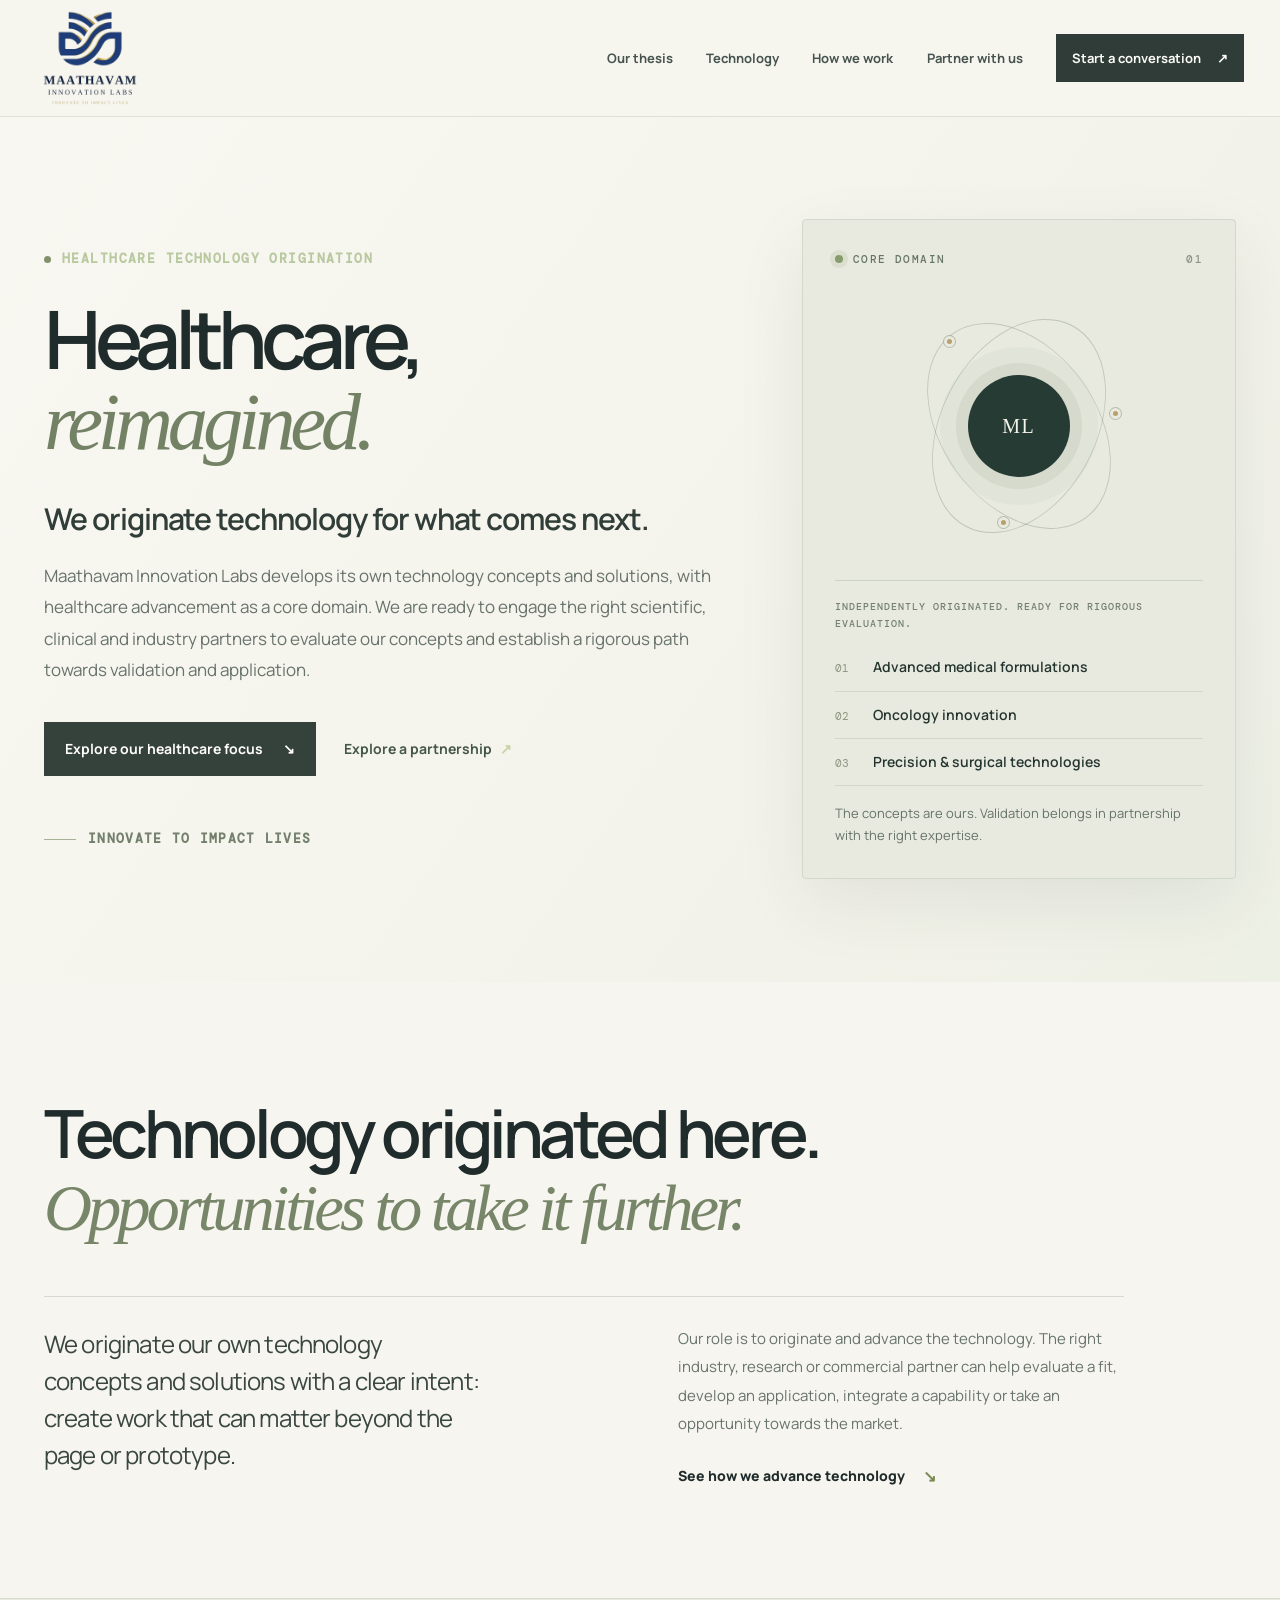
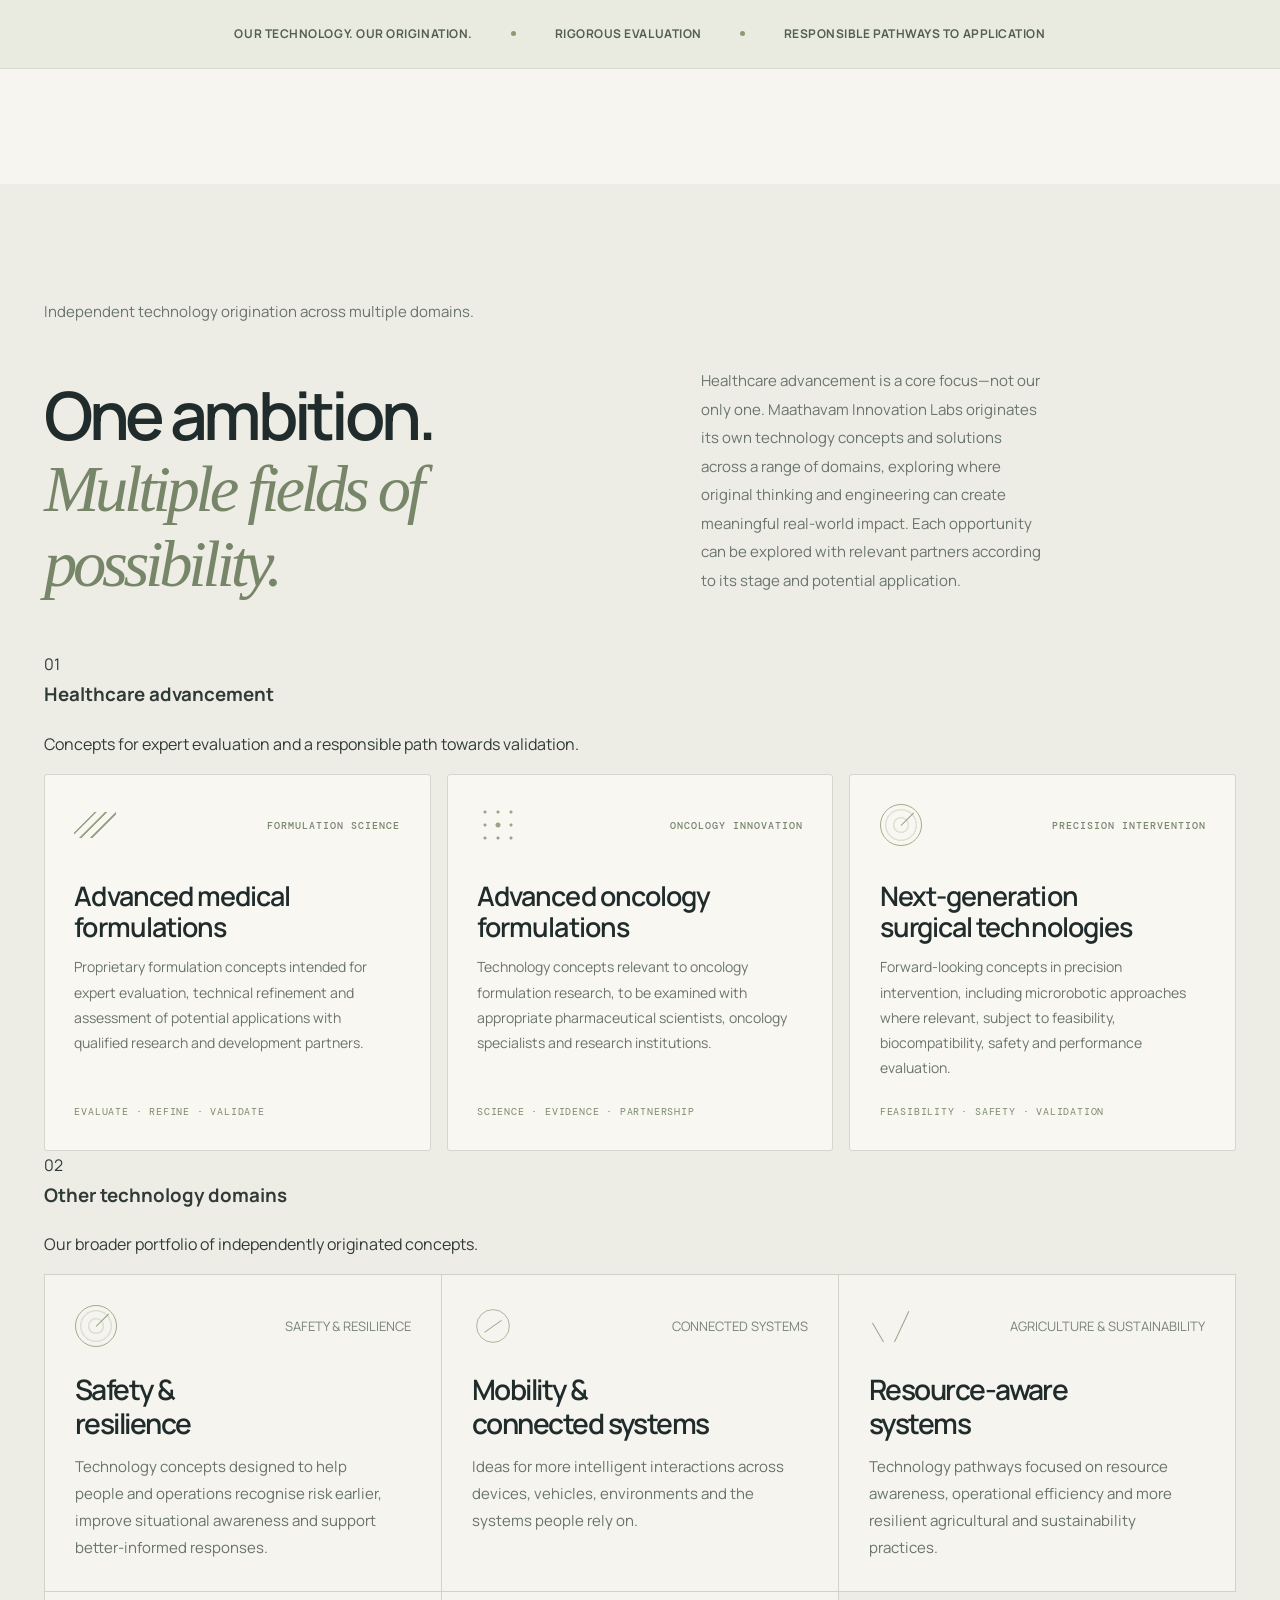
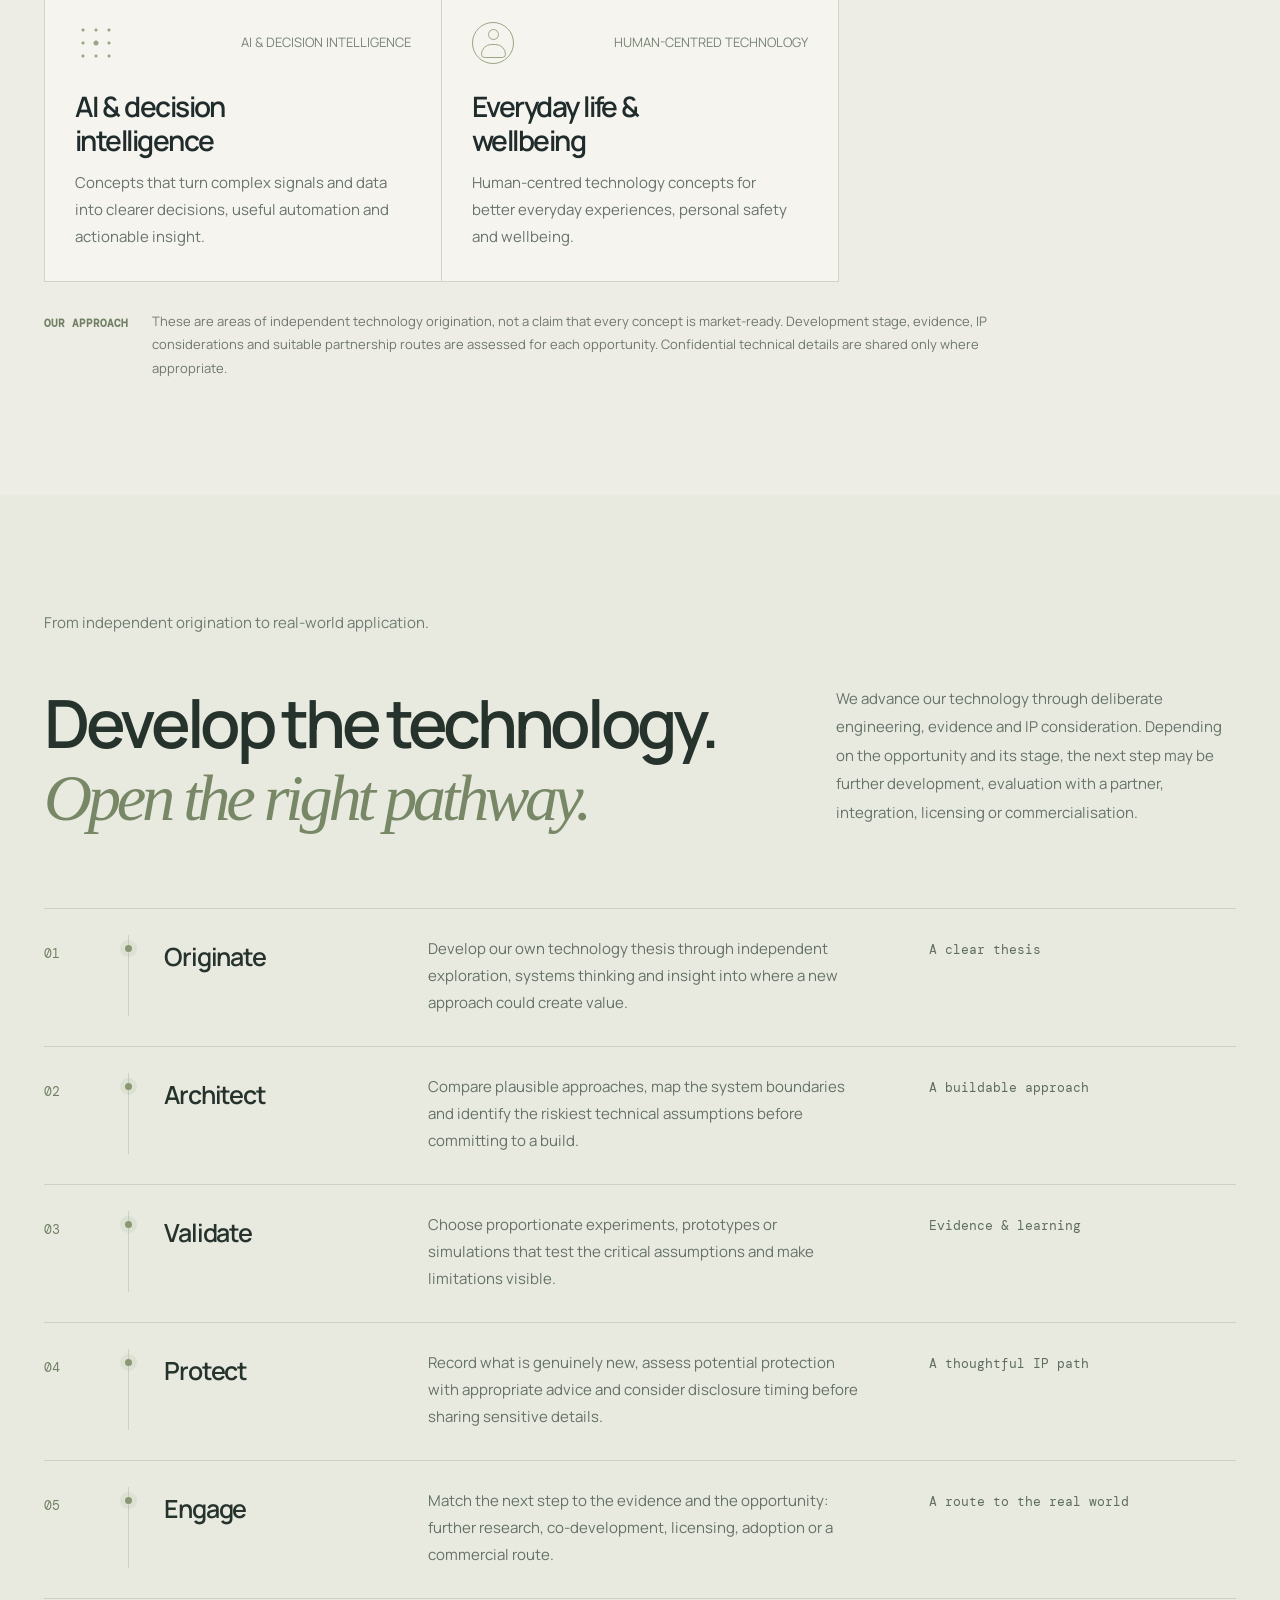
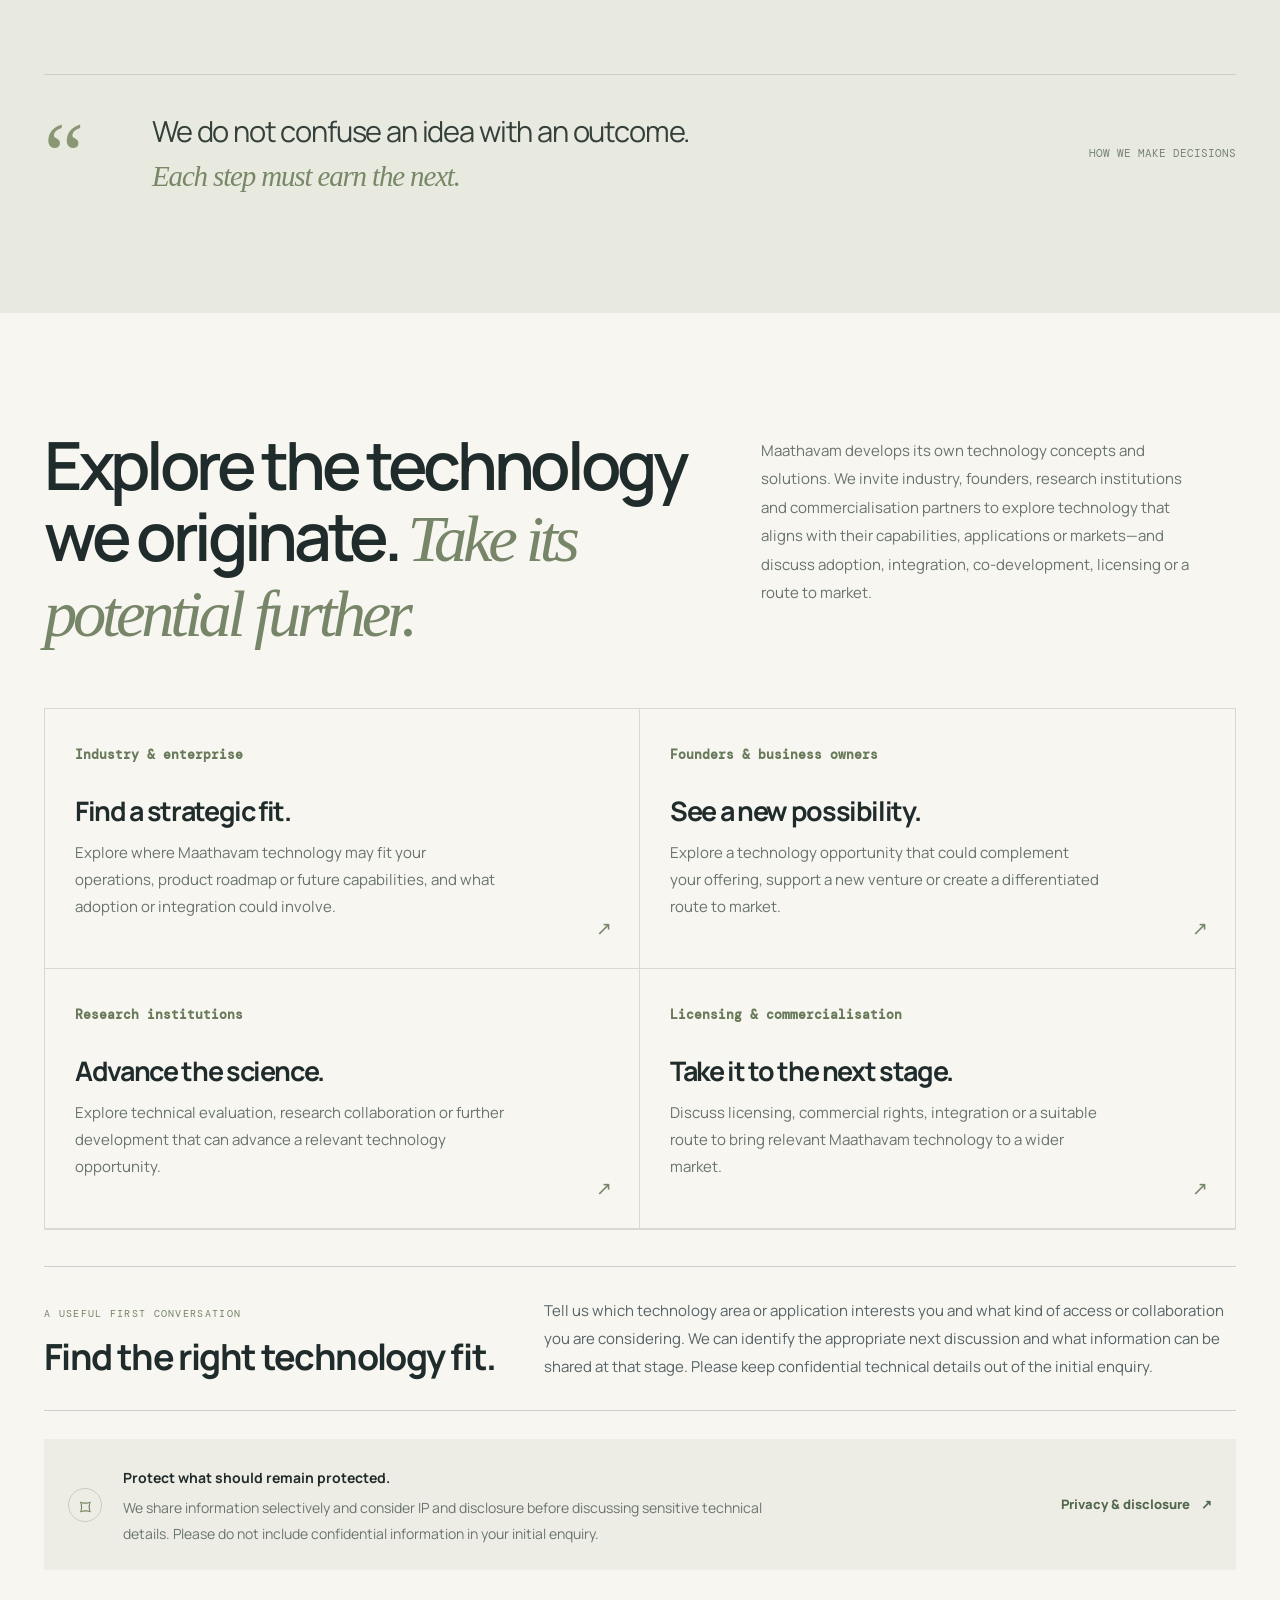
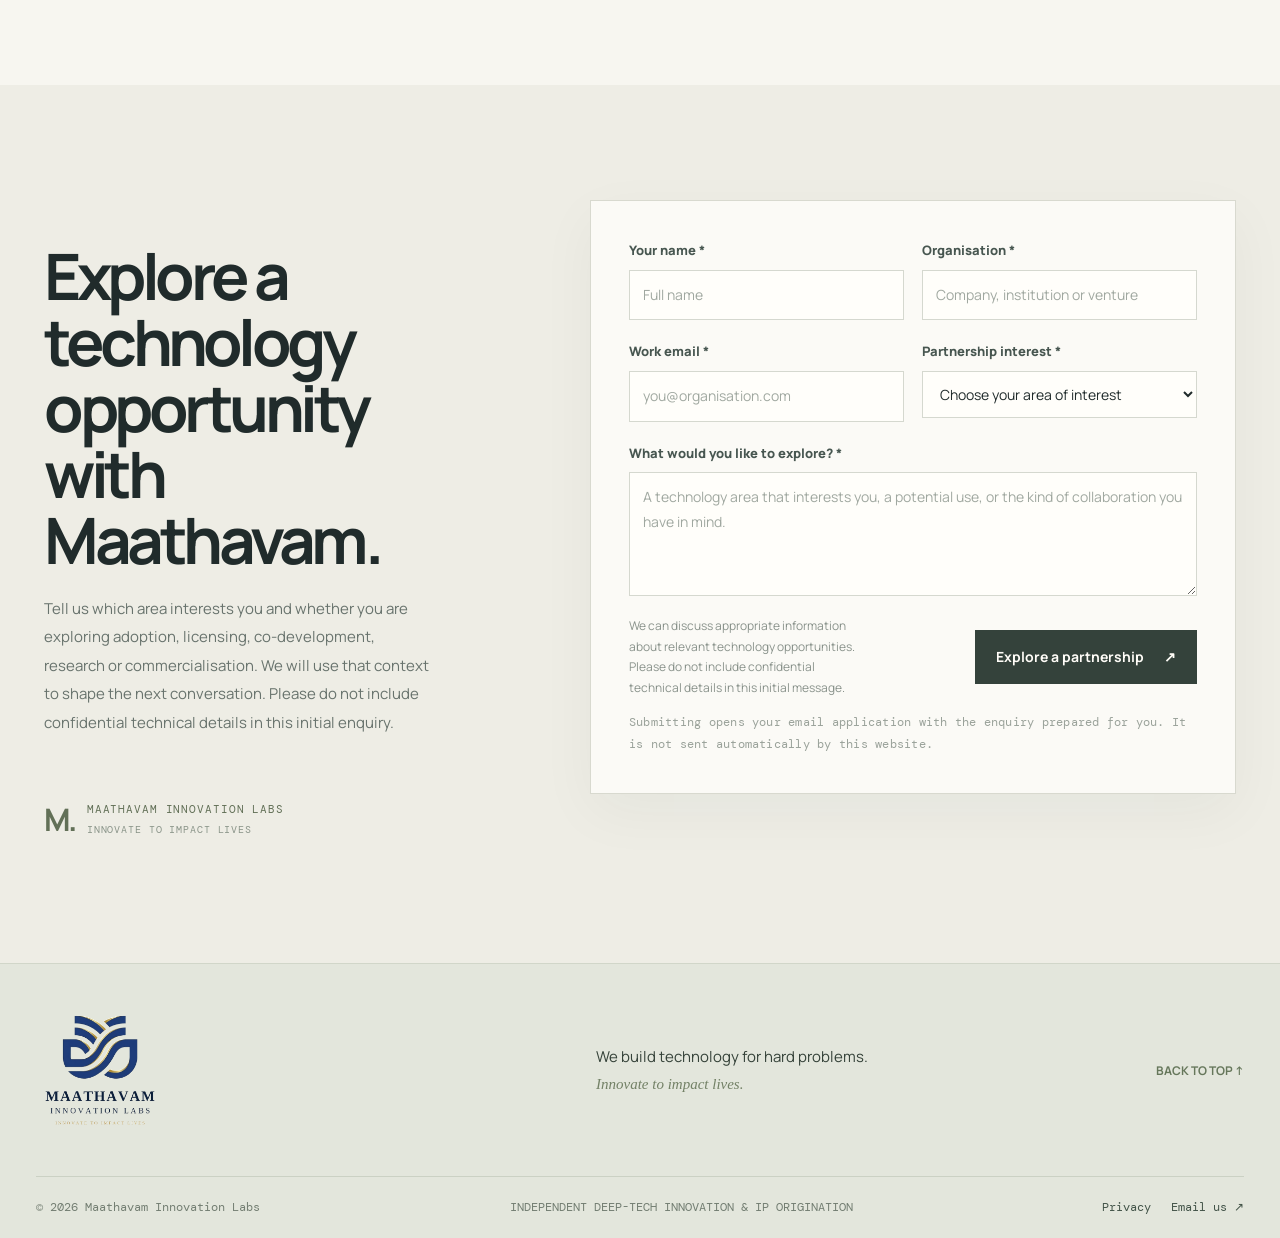
==== commit 5bf24242: "Restore broader technology domains alongside healthcare focus" ====
--- a/index.html
+++ b/index.html
@@ -3,19 +3,19 @@
 <head>
 <meta charset="utf-8">
 <meta name="viewport" content="width=device-width, initial-scale=1">
-<meta name="description" content="Maathavam Innovation Labs originates its own technology concepts and solutions, with healthcare advancement as a core domain and pathways towards rigorous evaluation, validation and application.">
+<meta name="description" content="Maathavam Innovation Labs independently originates technology concepts and solutions across healthcare, safety, connected systems, agriculture, AI and human-centred technology, working with appropriate partners to evaluate and advance them.">
 <meta name="keywords" content="Maathavam Innovation Labs, deep tech, innovation, intellectual property, technology origination, research, engineering">
 <meta name="theme-color" content="#f6f5ef">
 <link rel="canonical" href="https://www.maathavaminnovationlabs.com/">
 <meta property="og:title" content="Maathavam Innovation Labs — Innovate to Impact Lives">
-<meta property="og:description" content="Healthcare, reimagined. Maathavam originates healthcare technology concepts and seeks qualified scientific, clinical and industry partners for evaluation and validation.">
+<meta property="og:description" content="Maathavam Innovation Labs independently originates technology concepts and solutions across healthcare, safety, connected systems, agriculture, AI and human-centred technology, working with appropriate partners to evaluate and advance them.">
 <meta property="og:type" content="website">
 <meta property="og:url" content="https://www.maathavaminnovationlabs.com/">
 <meta property="og:image" content="https://www.maathavaminnovationlabs.com/assets/images/logo.png">
 <meta property="og:site_name" content="Maathavam Innovation Labs">
 <meta name="twitter:card" content="summary_large_image">
 <meta name="twitter:title" content="Maathavam Innovation Labs — Innovate to Impact Lives">
-<meta name="twitter:description" content="We build technology for hard problems.">
+<meta name="twitter:description" content="Maathavam Innovation Labs independently originates technology concepts and solutions across healthcare, safety, connected systems, agriculture, AI and human-centred technology, working with appropriate partners to evaluate and advance them.">
 <meta name="twitter:image" content="https://www.maathavaminnovationlabs.com/assets/images/logo.png">
 <link rel="icon" href="assets/images/logo-icon.png" type="image/png">
 <link rel="preconnect" href="https://fonts.googleapis.com">
@@ -77,14 +77,23 @@
 
   <section class="territories section-pad" id="territories">
     <div class="section-shell">
-      <div class="section-topline reveal"><p>A focused commitment to advancing healthcare technology.</p></div>
-      <div class="territories-heading reveal"><h2>Our core domain.<br><em>New possibilities in healthcare.</em></h2><p>Maathavam originates its own concepts and solutions in healthcare advancement. We are looking to engage appropriate scientific, clinical, research and industry partners to examine feasibility, build evidence and determine responsible routes towards application.</p></div>
+      <div class="section-topline reveal"><p>Independent technology origination across multiple domains.</p></div>
+      <div class="territories-heading reveal"><h2>One ambition.<br><em>Multiple fields of possibility.</em></h2><p>Healthcare advancement is a core focus—not our only one. Maathavam Innovation Labs originates its own technology concepts and solutions across a range of domains, exploring where original thinking and engineering can create meaningful real-world impact. Each opportunity can be explored with relevant partners according to its stage and potential application.</p></div>
+      <div class="domain-group-label"><span>01</span><h3>Healthcare advancement</h3><p>Concepts for expert evaluation and a responsible path towards validation.</p></div>
       <div class="territory-grid healthcare-grid">
         <article class="territory-card territory-feature reveal"><div class="territory-card-head"><span class="territory-symbol symbol-pulse" aria-hidden="true"></span><span class="card-kicker">FORMULATION SCIENCE</span></div><h3>Advanced medical<br>formulations</h3><p>Proprietary formulation concepts intended for expert evaluation, technical refinement and assessment of potential applications with qualified research and development partners.</p><span class="healthcare-card-foot">EVALUATE · REFINE · VALIDATE</span></article>
         <article class="territory-card reveal"><div class="territory-card-head"><span class="territory-symbol symbol-data" aria-hidden="true"></span><span class="card-kicker">ONCOLOGY INNOVATION</span></div><h3>Advanced oncology<br>formulations</h3><p>Technology concepts relevant to oncology formulation research, to be examined with appropriate pharmaceutical scientists, oncology specialists and research institutions.</p><span class="healthcare-card-foot">SCIENCE · EVIDENCE · PARTNERSHIP</span></article>
         <article class="territory-card reveal"><div class="territory-card-head"><span class="territory-symbol symbol-radar" aria-hidden="true"></span><span class="card-kicker">PRECISION INTERVENTION</span></div><h3>Next-generation<br>surgical technologies</h3><p>Forward-looking concepts in precision intervention, including microrobotic approaches where relevant, subject to feasibility, biocompatibility, safety and performance evaluation.</p><span class="healthcare-card-foot">FEASIBILITY · SAFETY · VALIDATION</span></article>
       </div>
-      <p class="territory-note"><span>OUR POSITION</span> Maathavam originates the concepts and seeks qualified partners to evaluate and advance them. Any claims about efficacy, safety, clinical readiness or novelty must be established for each technology through appropriate evidence and review.</p>
+      <div class="domain-group-label other-domains-label"><span>02</span><h3>Other technology domains</h3><p>Our broader portfolio of independently originated concepts.</p></div>
+      <div class="territory-grid other-domains-grid">
+        <article class="territory-card reveal"><div class="territory-card-head"><span class="territory-symbol symbol-radar" aria-hidden="true"></span><span class="card-kicker">SAFETY &amp; RESILIENCE</span></div><h3>Safety &amp;<br>resilience</h3><p>Technology concepts designed to help people and operations recognise risk earlier, improve situational awareness and support better-informed responses.</p></article>
+        <article class="territory-card reveal"><div class="territory-card-head"><span class="territory-symbol symbol-mobility" aria-hidden="true"></span><span class="card-kicker">CONNECTED SYSTEMS</span></div><h3>Mobility &amp;<br>connected systems</h3><p>Ideas for more intelligent interactions across devices, vehicles, environments and the systems people rely on.</p></article>
+        <article class="territory-card reveal"><div class="territory-card-head"><span class="territory-symbol symbol-growth" aria-hidden="true"></span><span class="card-kicker">AGRICULTURE &amp; SUSTAINABILITY</span></div><h3>Resource-aware<br>systems</h3><p>Technology pathways focused on resource awareness, operational efficiency and more resilient agricultural and sustainability practices.</p></article>
+        <article class="territory-card reveal"><div class="territory-card-head"><span class="territory-symbol symbol-data" aria-hidden="true"></span><span class="card-kicker">AI &amp; DECISION INTELLIGENCE</span></div><h3>AI &amp; decision<br>intelligence</h3><p>Concepts that turn complex signals and data into clearer decisions, useful automation and actionable insight.</p></article>
+        <article class="territory-card reveal"><div class="territory-card-head"><span class="territory-symbol symbol-human" aria-hidden="true"></span><span class="card-kicker">HUMAN-CENTRED TECHNOLOGY</span></div><h3>Everyday life &amp;<br>wellbeing</h3><p>Human-centred technology concepts for better everyday experiences, personal safety and wellbeing.</p></article>
+      </div>
+      <p class="territory-note"><span>OUR APPROACH</span> These are areas of independent technology origination, not a claim that every concept is market-ready. Development stage, evidence, IP considerations and suitable partnership routes are assessed for each opportunity. Confidential technical details are shared only where appropriate.</p>
     </div>
   </section>
 
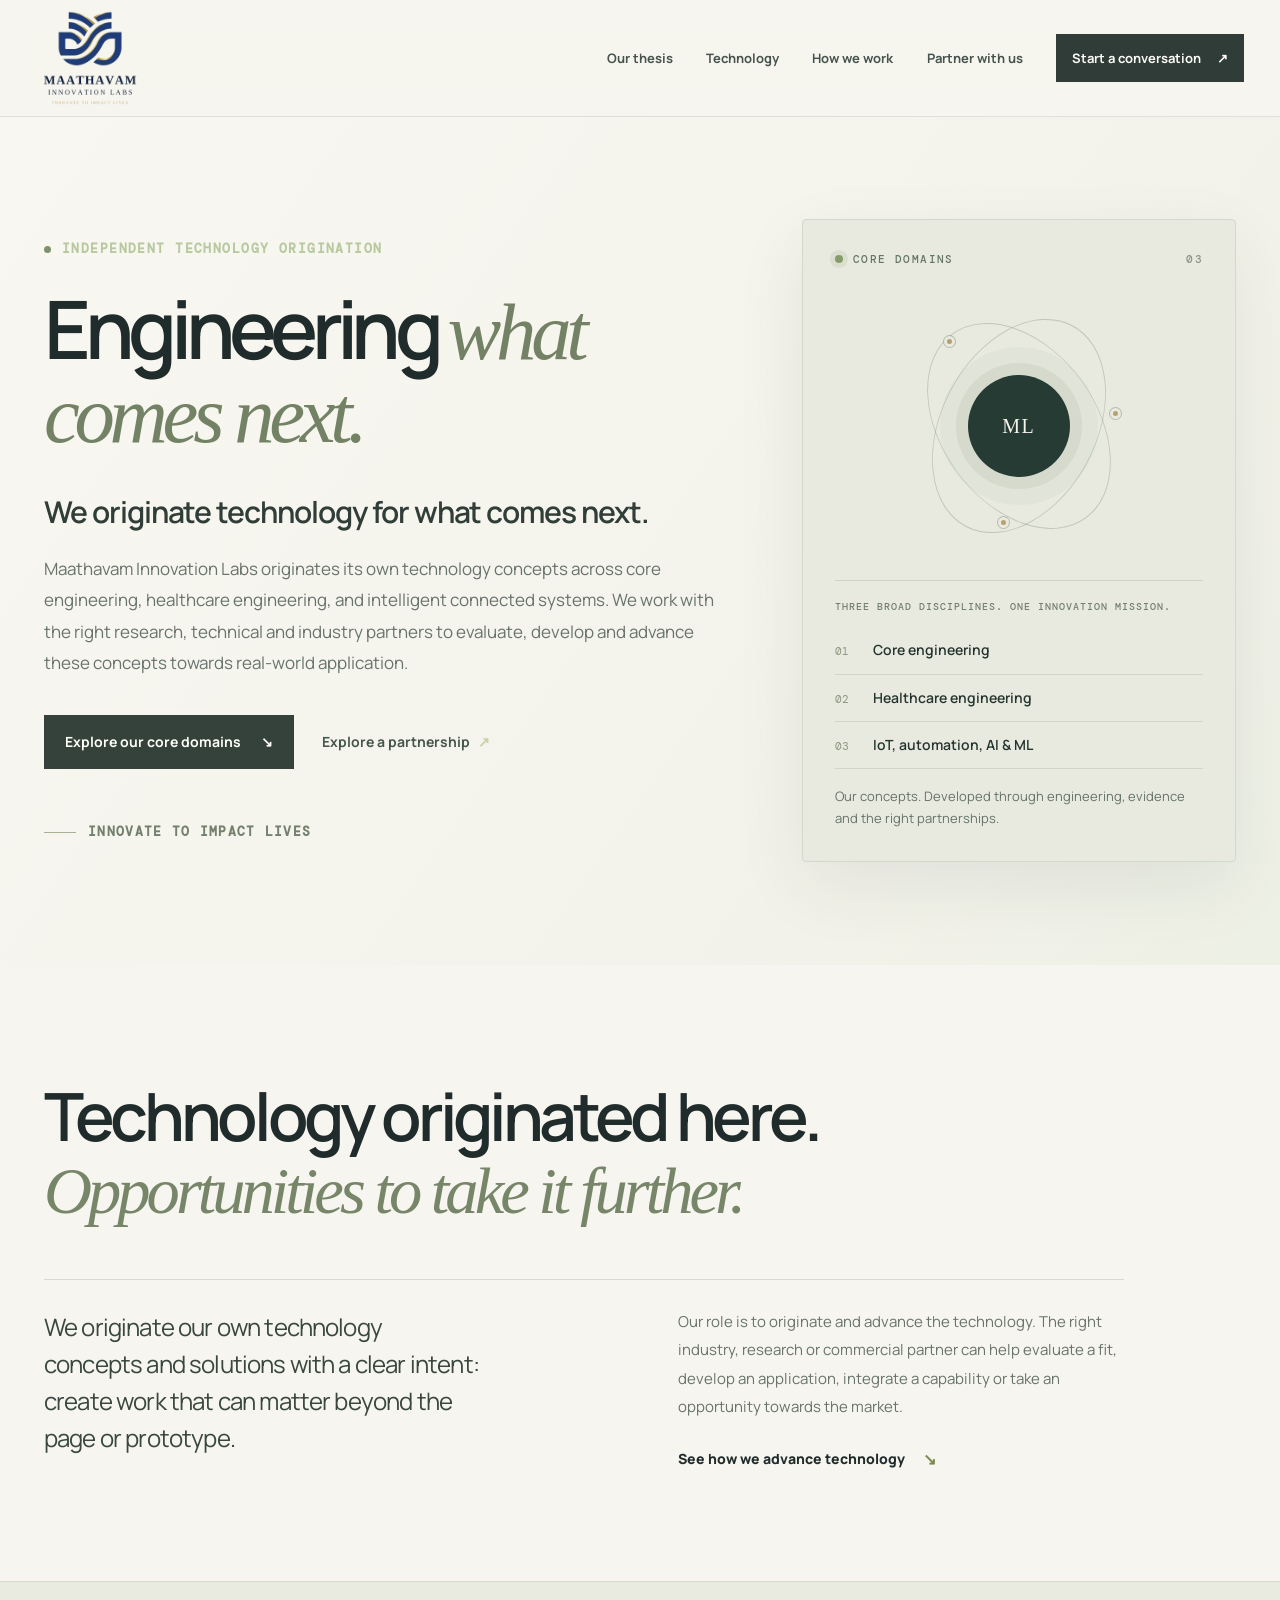
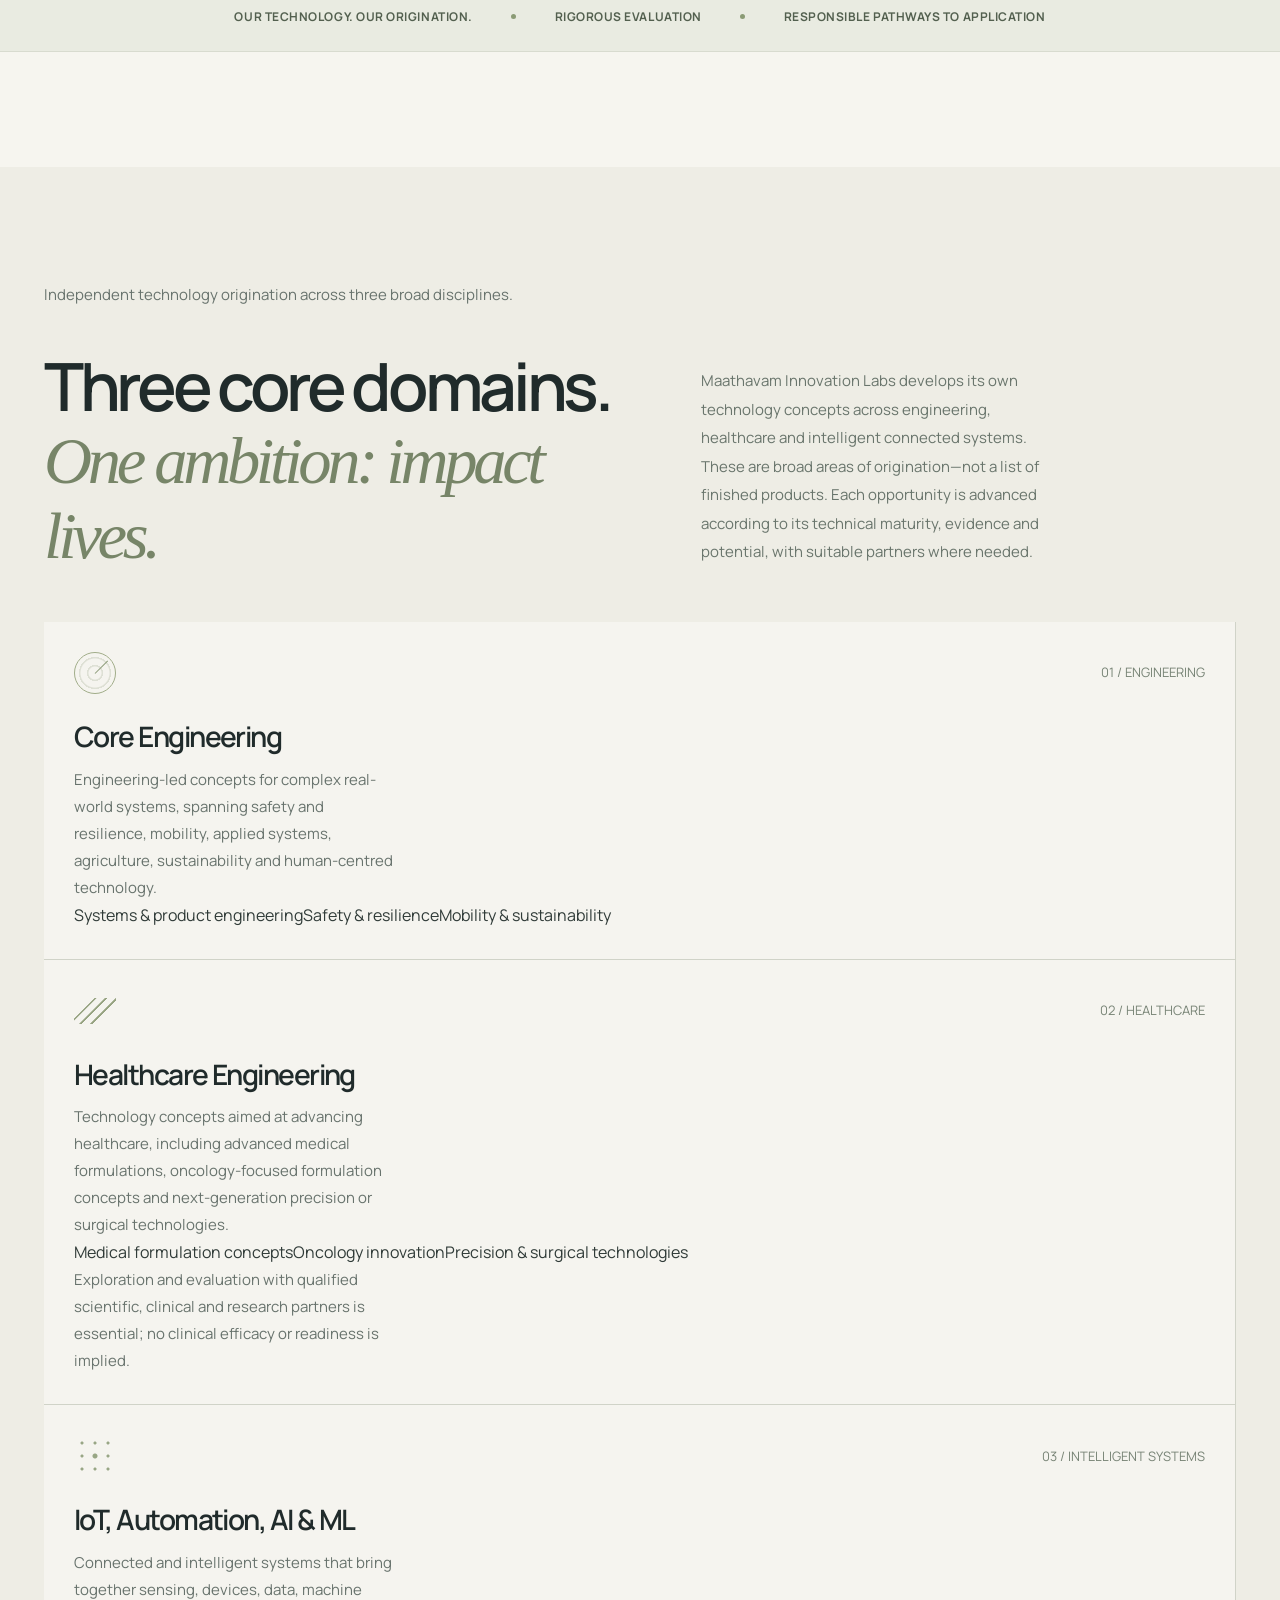
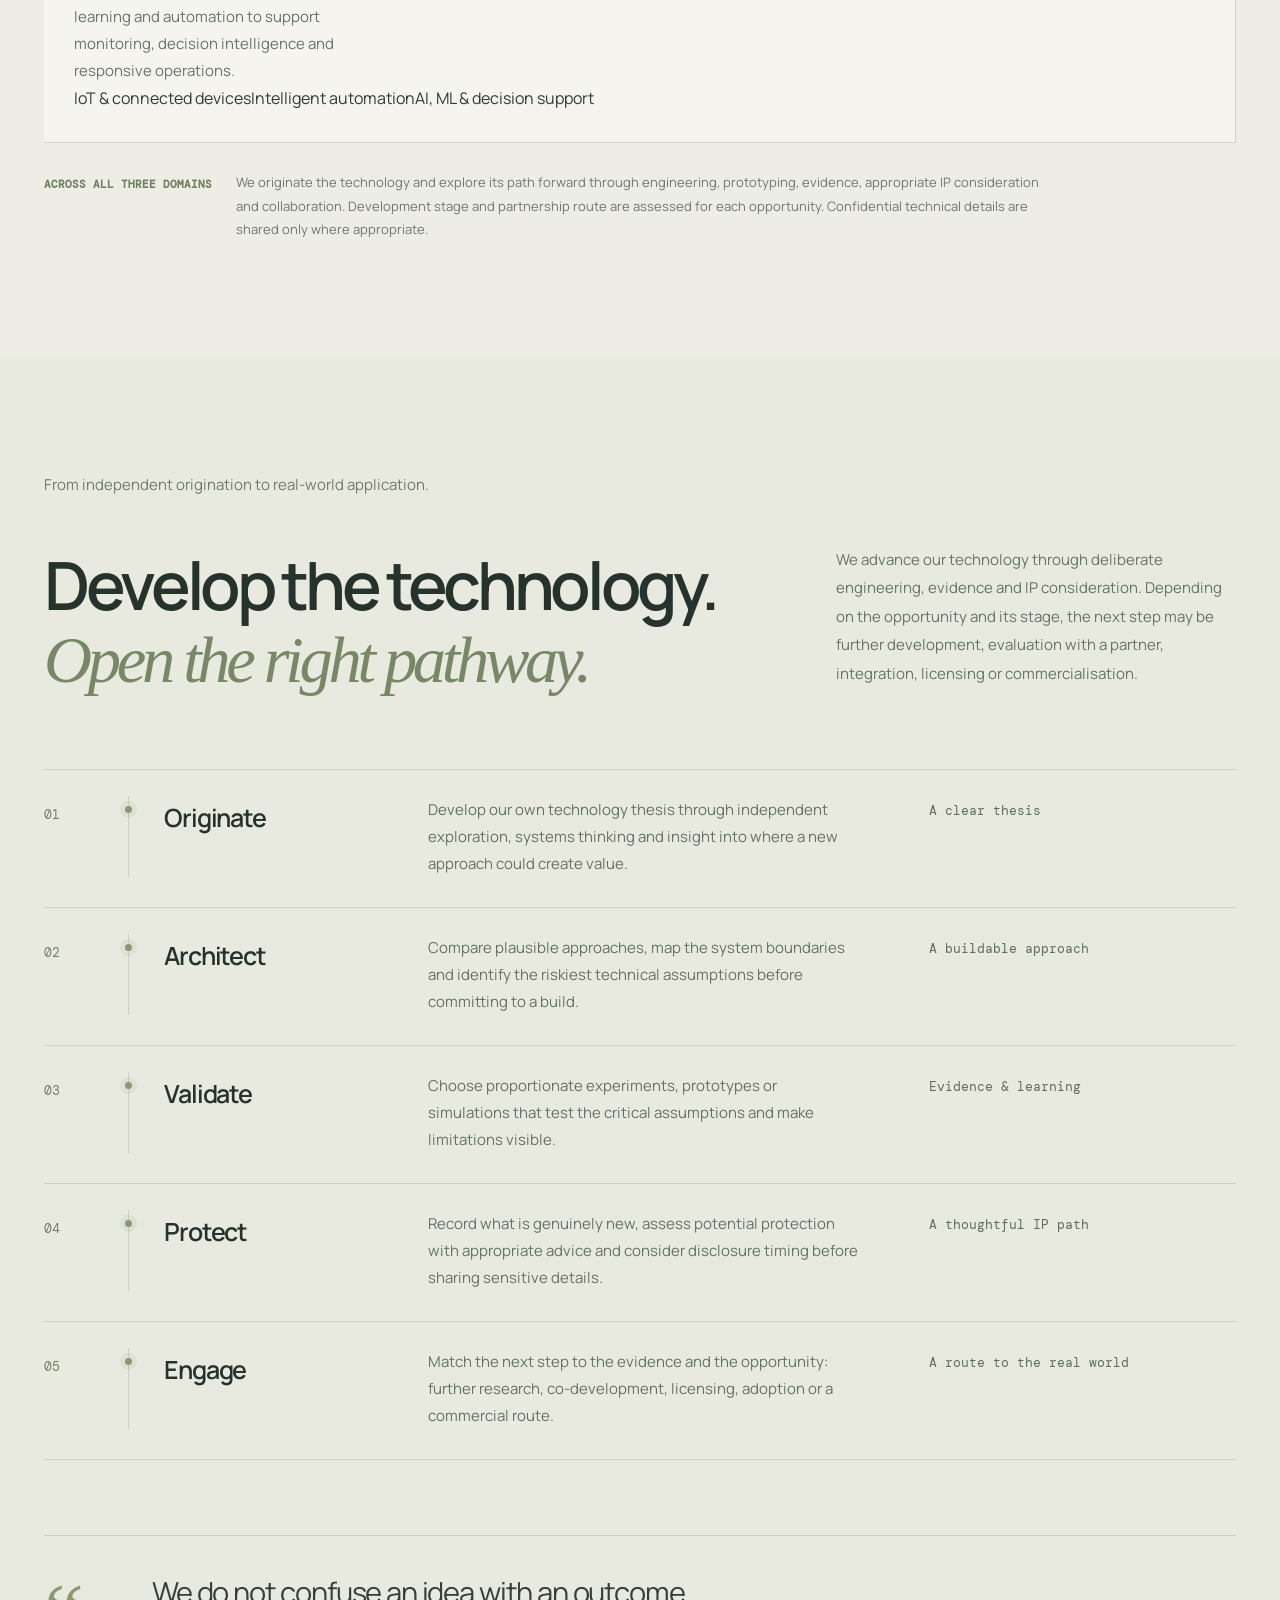
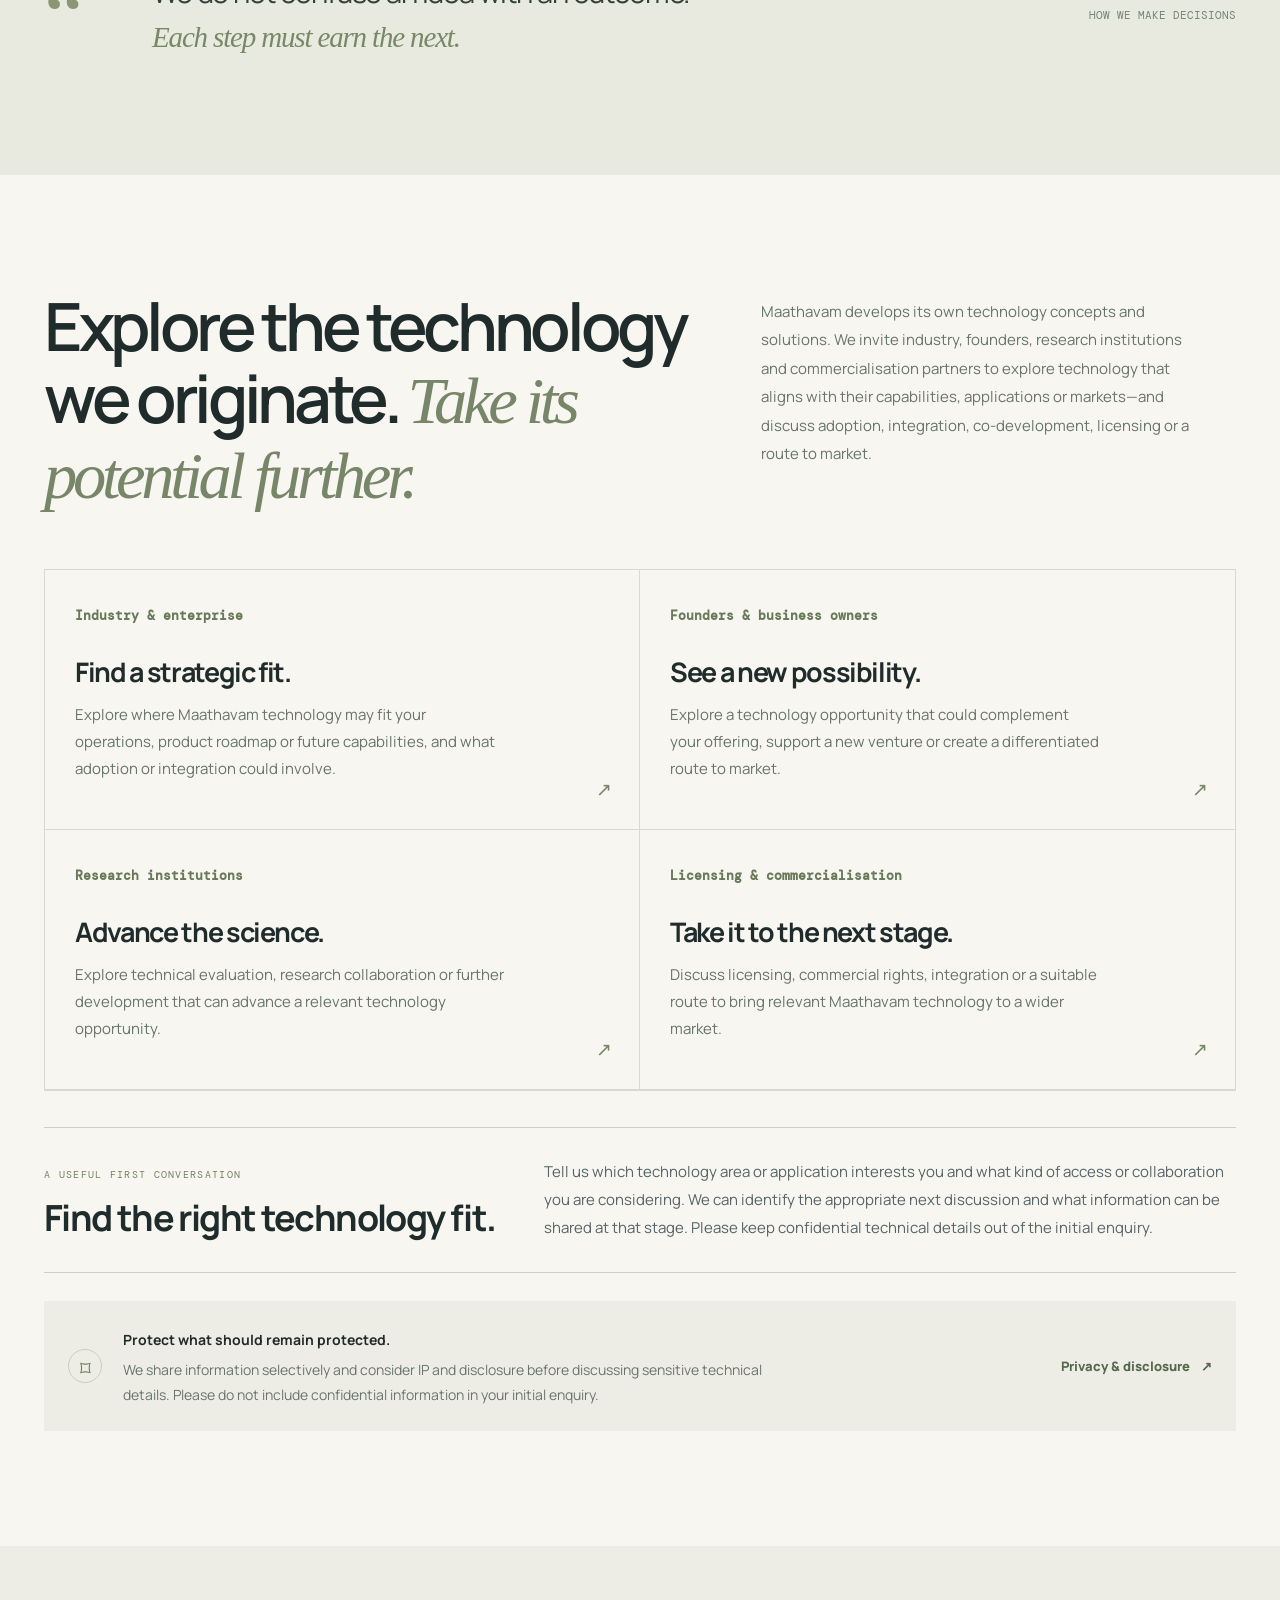
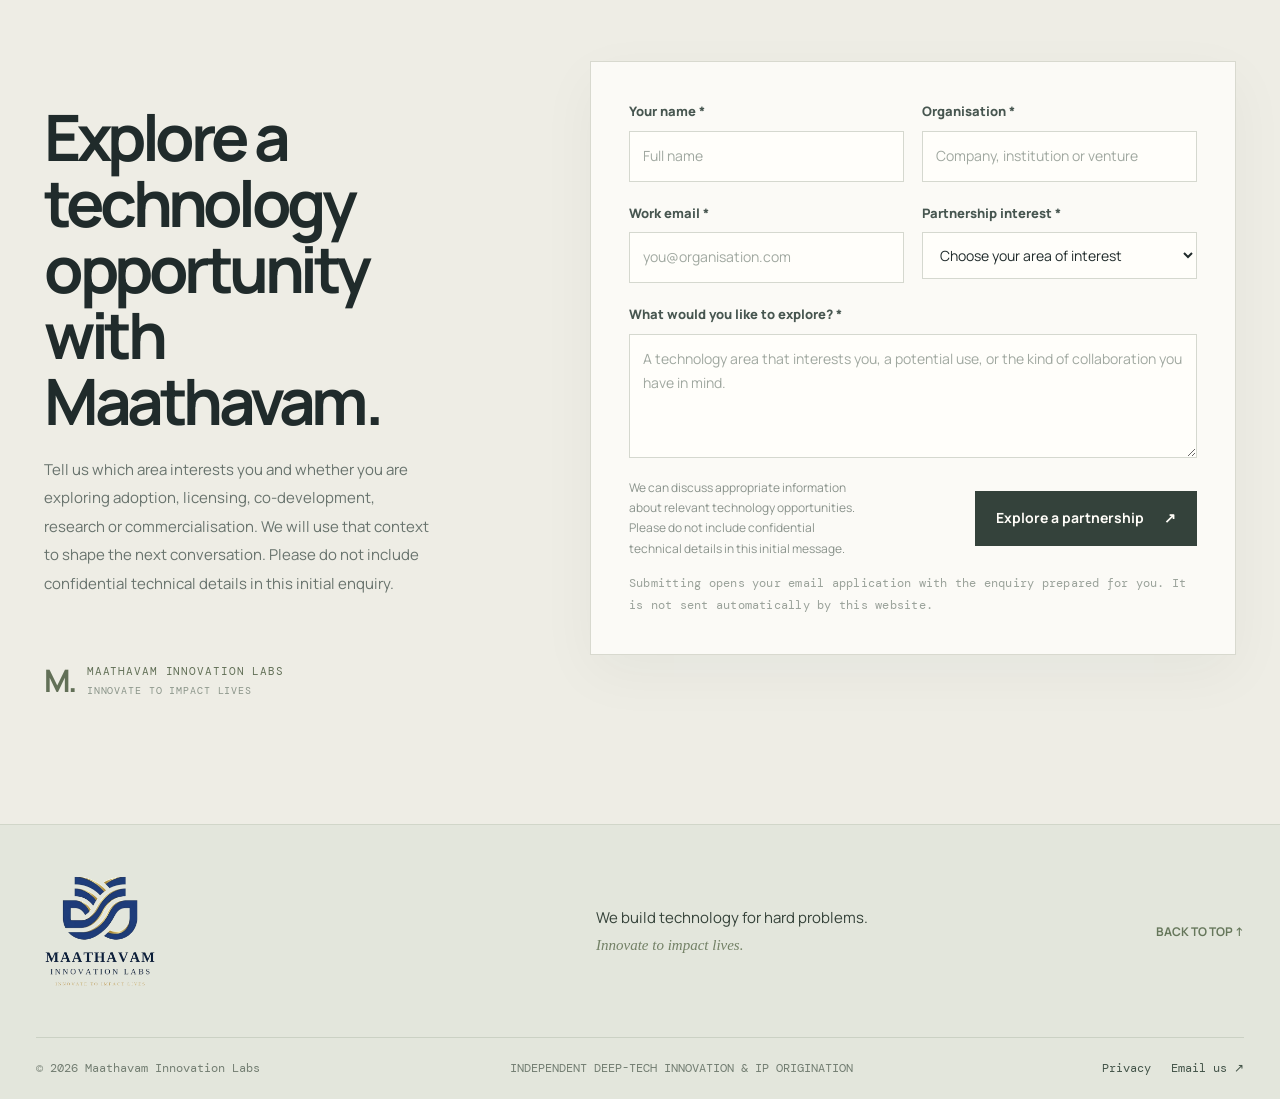
==== commit 2fd85a81: "Reframe portfolio around three core technology domains" ====
--- a/index.html
+++ b/index.html
@@ -3,19 +3,19 @@
 <head>
 <meta charset="utf-8">
 <meta name="viewport" content="width=device-width, initial-scale=1">
-<meta name="description" content="Maathavam Innovation Labs independently originates technology concepts and solutions across healthcare, safety, connected systems, agriculture, AI and human-centred technology, working with appropriate partners to evaluate and advance them.">
+<meta name="description" content="Maathavam Innovation Labs originates technology across core engineering, healthcare engineering, and IoT, automation, AI and machine learning—advancing concepts with appropriate research and industry partners.">
 <meta name="keywords" content="Maathavam Innovation Labs, deep tech, innovation, intellectual property, technology origination, research, engineering">
 <meta name="theme-color" content="#f6f5ef">
 <link rel="canonical" href="https://www.maathavaminnovationlabs.com/">
 <meta property="og:title" content="Maathavam Innovation Labs — Innovate to Impact Lives">
-<meta property="og:description" content="Maathavam Innovation Labs independently originates technology concepts and solutions across healthcare, safety, connected systems, agriculture, AI and human-centred technology, working with appropriate partners to evaluate and advance them.">
+<meta property="og:description" content="Maathavam Innovation Labs originates technology across core engineering, healthcare engineering, and IoT, automation, AI and machine learning—advancing concepts with appropriate research and industry partners.">
 <meta property="og:type" content="website">
 <meta property="og:url" content="https://www.maathavaminnovationlabs.com/">
 <meta property="og:image" content="https://www.maathavaminnovationlabs.com/assets/images/logo.png">
 <meta property="og:site_name" content="Maathavam Innovation Labs">
 <meta name="twitter:card" content="summary_large_image">
 <meta name="twitter:title" content="Maathavam Innovation Labs — Innovate to Impact Lives">
-<meta name="twitter:description" content="Maathavam Innovation Labs independently originates technology concepts and solutions across healthcare, safety, connected systems, agriculture, AI and human-centred technology, working with appropriate partners to evaluate and advance them.">
+<meta name="twitter:description" content="Maathavam Innovation Labs originates technology across core engineering, healthcare engineering, and IoT, automation, AI and machine learning—advancing concepts with appropriate research and industry partners.">
 <meta name="twitter:image" content="https://www.maathavaminnovationlabs.com/assets/images/logo.png">
 <link rel="icon" href="assets/images/logo-icon.png" type="image/png">
 <link rel="preconnect" href="https://fonts.googleapis.com">
@@ -41,22 +41,22 @@
     <div class="hero-grain" aria-hidden="true"></div>
     <div class="hero-inner">
       <div class="hero-copy reveal">
-        <p class="eyebrow"><span class="eyebrow-dot"></span> HEALTHCARE TECHNOLOGY ORIGINATION</p>
-        <h1 id="hero-title">Healthcare, <em>reimagined.</em></h1>
+        <p class="eyebrow"><span class="eyebrow-dot"></span> INDEPENDENT TECHNOLOGY ORIGINATION</p>
+        <h1 id="hero-title">Engineering <em>what comes next.</em></h1>
         <p class="hero-lead">We originate technology for what comes next.</p>
-        <p class="hero-description">Maathavam Innovation Labs develops its own technology concepts and solutions, with healthcare advancement as a core domain. We are ready to engage the right scientific, clinical and industry partners to evaluate our concepts and establish a rigorous path towards validation and application.</p>
+        <p class="hero-description">Maathavam Innovation Labs originates its own technology concepts across core engineering, healthcare engineering, and intelligent connected systems. We work with the right research, technical and industry partners to evaluate, develop and advance these concepts towards real-world application.</p>
         <div class="hero-actions">
-          <a class="button button-primary" href="#territories">Explore our healthcare focus <span aria-hidden="true">↘</span></a>
+          <a class="button button-primary" href="#territories">Explore our core domains <span aria-hidden="true">↘</span></a>
           <a class="text-link" href="#engage">Explore a partnership <span aria-hidden="true">↗</span></a>
         </div>
         <div class="hero-signature"><span class="signature-rule"></span><span>INNOVATE TO IMPACT LIVES</span></div>
       </div>
-      <aside class="healthcare-focus reveal" aria-label="Maathavam healthcare technology focus">
-        <div class="focus-top"><span class="focus-pulse"></span><span>CORE DOMAIN</span><span class="focus-index">01</span></div>
+      <aside class="healthcare-focus reveal" aria-label="Maathavam core technology domains">
+        <div class="focus-top"><span class="focus-pulse"></span><span>CORE DOMAINS</span><span class="focus-index">03</span></div>
         <div class="focus-orbit" aria-hidden="true"><div class="orbit-ring orbit-ring-one"></div><div class="orbit-ring orbit-ring-two"></div><div class="orbit-core"><span>ML</span></div><span class="orbit-node orbit-node-one"></span><span class="orbit-node orbit-node-two"></span><span class="orbit-node orbit-node-three"></span></div>
-        <p class="focus-caption">INDEPENDENTLY ORIGINATED. READY FOR RIGOROUS EVALUATION.</p>
-        <div class="focus-list"><div><span>01</span><strong>Advanced medical formulations</strong></div><div><span>02</span><strong>Oncology innovation</strong></div><div><span>03</span><strong>Precision &amp; surgical technologies</strong></div></div>
-        <p class="focus-foot">The concepts are ours. Validation belongs in partnership with the right expertise.</p>
+        <p class="focus-caption">THREE BROAD DISCIPLINES. ONE INNOVATION MISSION.</p>
+        <div class="focus-list"><div><span>01</span><strong>Core engineering</strong></div><div><span>02</span><strong>Healthcare engineering</strong></div><div><span>03</span><strong>IoT, automation, AI &amp; ML</strong></div></div>
+        <p class="focus-foot">Our concepts. Developed through engineering, evidence and the right partnerships.</p>
       </aside>
     </div>
   </section>
@@ -77,23 +77,30 @@
 
   <section class="territories section-pad" id="territories">
     <div class="section-shell">
-      <div class="section-topline reveal"><p>Independent technology origination across multiple domains.</p></div>
-      <div class="territories-heading reveal"><h2>One ambition.<br><em>Multiple fields of possibility.</em></h2><p>Healthcare advancement is a core focus—not our only one. Maathavam Innovation Labs originates its own technology concepts and solutions across a range of domains, exploring where original thinking and engineering can create meaningful real-world impact. Each opportunity can be explored with relevant partners according to its stage and potential application.</p></div>
-      <div class="domain-group-label"><span>01</span><h3>Healthcare advancement</h3><p>Concepts for expert evaluation and a responsible path towards validation.</p></div>
-      <div class="territory-grid healthcare-grid">
-        <article class="territory-card territory-feature reveal"><div class="territory-card-head"><span class="territory-symbol symbol-pulse" aria-hidden="true"></span><span class="card-kicker">FORMULATION SCIENCE</span></div><h3>Advanced medical<br>formulations</h3><p>Proprietary formulation concepts intended for expert evaluation, technical refinement and assessment of potential applications with qualified research and development partners.</p><span class="healthcare-card-foot">EVALUATE · REFINE · VALIDATE</span></article>
-        <article class="territory-card reveal"><div class="territory-card-head"><span class="territory-symbol symbol-data" aria-hidden="true"></span><span class="card-kicker">ONCOLOGY INNOVATION</span></div><h3>Advanced oncology<br>formulations</h3><p>Technology concepts relevant to oncology formulation research, to be examined with appropriate pharmaceutical scientists, oncology specialists and research institutions.</p><span class="healthcare-card-foot">SCIENCE · EVIDENCE · PARTNERSHIP</span></article>
-        <article class="territory-card reveal"><div class="territory-card-head"><span class="territory-symbol symbol-radar" aria-hidden="true"></span><span class="card-kicker">PRECISION INTERVENTION</span></div><h3>Next-generation<br>surgical technologies</h3><p>Forward-looking concepts in precision intervention, including microrobotic approaches where relevant, subject to feasibility, biocompatibility, safety and performance evaluation.</p><span class="healthcare-card-foot">FEASIBILITY · SAFETY · VALIDATION</span></article>
+      <div class="section-topline reveal"><p>Independent technology origination across three broad disciplines.</p></div>
+      <div class="territories-heading reveal"><h2>Three core domains.<br><em>One ambition: impact lives.</em></h2><p>Maathavam Innovation Labs develops its own technology concepts across engineering, healthcare and intelligent connected systems. These are broad areas of origination—not a list of finished products. Each opportunity is advanced according to its technical maturity, evidence and potential, with suitable partners where needed.</p></div>
+      <div class="core-domain-grid">
+        <article class="territory-card core-domain-card reveal">
+          <div class="territory-card-head"><span class="territory-symbol symbol-radar" aria-hidden="true"></span><span class="card-kicker">01 / ENGINEERING</span></div>
+          <h3>Core Engineering</h3>
+          <p>Engineering-led concepts for complex real-world systems, spanning safety and resilience, mobility, applied systems, agriculture, sustainability and human-centred technology.</p>
+          <div class="domain-capabilities"><span>Systems &amp; product engineering</span><span>Safety &amp; resilience</span><span>Mobility &amp; sustainability</span></div>
+        </article>
+        <article class="territory-card core-domain-card healthcare-core-card reveal">
+          <div class="territory-card-head"><span class="territory-symbol symbol-pulse" aria-hidden="true"></span><span class="card-kicker">02 / HEALTHCARE</span></div>
+          <h3>Healthcare Engineering</h3>
+          <p>Technology concepts aimed at advancing healthcare, including advanced medical formulations, oncology-focused formulation concepts and next-generation precision or surgical technologies.</p>
+          <div class="domain-capabilities"><span>Medical formulation concepts</span><span>Oncology innovation</span><span>Precision &amp; surgical technologies</span></div>
+          <p class="domain-qualification">Exploration and evaluation with qualified scientific, clinical and research partners is essential; no clinical efficacy or readiness is implied.</p>
+        </article>
+        <article class="territory-card core-domain-card reveal">
+          <div class="territory-card-head"><span class="territory-symbol symbol-data" aria-hidden="true"></span><span class="card-kicker">03 / INTELLIGENT SYSTEMS</span></div>
+          <h3>IoT, Automation, AI &amp; ML</h3>
+          <p>Connected and intelligent systems that bring together sensing, devices, data, machine learning and automation to support monitoring, decision intelligence and responsive operations.</p>
+          <div class="domain-capabilities"><span>IoT &amp; connected devices</span><span>Intelligent automation</span><span>AI, ML &amp; decision support</span></div>
+        </article>
       </div>
-      <div class="domain-group-label other-domains-label"><span>02</span><h3>Other technology domains</h3><p>Our broader portfolio of independently originated concepts.</p></div>
-      <div class="territory-grid other-domains-grid">
-        <article class="territory-card reveal"><div class="territory-card-head"><span class="territory-symbol symbol-radar" aria-hidden="true"></span><span class="card-kicker">SAFETY &amp; RESILIENCE</span></div><h3>Safety &amp;<br>resilience</h3><p>Technology concepts designed to help people and operations recognise risk earlier, improve situational awareness and support better-informed responses.</p></article>
-        <article class="territory-card reveal"><div class="territory-card-head"><span class="territory-symbol symbol-mobility" aria-hidden="true"></span><span class="card-kicker">CONNECTED SYSTEMS</span></div><h3>Mobility &amp;<br>connected systems</h3><p>Ideas for more intelligent interactions across devices, vehicles, environments and the systems people rely on.</p></article>
-        <article class="territory-card reveal"><div class="territory-card-head"><span class="territory-symbol symbol-growth" aria-hidden="true"></span><span class="card-kicker">AGRICULTURE &amp; SUSTAINABILITY</span></div><h3>Resource-aware<br>systems</h3><p>Technology pathways focused on resource awareness, operational efficiency and more resilient agricultural and sustainability practices.</p></article>
-        <article class="territory-card reveal"><div class="territory-card-head"><span class="territory-symbol symbol-data" aria-hidden="true"></span><span class="card-kicker">AI &amp; DECISION INTELLIGENCE</span></div><h3>AI &amp; decision<br>intelligence</h3><p>Concepts that turn complex signals and data into clearer decisions, useful automation and actionable insight.</p></article>
-        <article class="territory-card reveal"><div class="territory-card-head"><span class="territory-symbol symbol-human" aria-hidden="true"></span><span class="card-kicker">HUMAN-CENTRED TECHNOLOGY</span></div><h3>Everyday life &amp;<br>wellbeing</h3><p>Human-centred technology concepts for better everyday experiences, personal safety and wellbeing.</p></article>
-      </div>
-      <p class="territory-note"><span>OUR APPROACH</span> These are areas of independent technology origination, not a claim that every concept is market-ready. Development stage, evidence, IP considerations and suitable partnership routes are assessed for each opportunity. Confidential technical details are shared only where appropriate.</p>
+      <p class="territory-note"><span>ACROSS ALL THREE DOMAINS</span> We originate the technology and explore its path forward through engineering, prototyping, evidence, appropriate IP consideration and collaboration. Development stage and partnership route are assessed for each opportunity. Confidential technical details are shared only where appropriate.</p>
     </div>
   </section>
 
--- a/assets/css/style.css
+++ b/assets/css/style.css
@@ -360,3 +360,19 @@
 @media(max-width:1050px){.hero-inner{grid-template-columns:minmax(0,1fr) minmax(270px,.7fr);gap:30px;width:calc(100% - 56px)}.hero h1{font-size:clamp(54px,6vw,76px)}.healthcare-grid .territory-card{min-height:370px}}
 @media(max-width:760px){.hero-inner{grid-template-columns:1fr;width:calc(100% - 48px);gap:36px;padding-top:66px;padding-bottom:64px}.hero-copy{max-width:100%}.hero h1{font-size:clamp(48px,10vw,70px)}.healthcare-focus{width:100%;max-width:520px}.focus-orbit{max-width:250px}.territory-grid.healthcare-grid{grid-template-columns:1fr}.healthcare-grid .territory-card{min-height:0}.healthcare-grid .territory-card h3{margin-top:24px}.healthcare-card-foot{margin-top:20px}}
 @media(max-width:480px){.hero-inner{width:calc(100% - 36px)}.healthcare-focus{padding:22px}.focus-list strong{font-size:13px}.healthcare-grid .territory-card{padding:24px}}
+
+
+/* Domain hierarchy: healthcare is a core focus, alongside the wider portfolio */
+.domain-group-label{display:grid;grid-template-columns:38px minmax(180px,.55fr) minmax(220px,1fr);align-items:baseline;gap:16px;margin:42px 0 20px;padding-bottom:15px;border-bottom:1px solid #d2d6cb}
+.domain-group-label>span{font:11px var(--mono,monospace);color:#8a967e;letter-spacing:.08em}
+.domain-group-label h3{font-size:clamp(20px,2vw,27px);line-height:1.25;letter-spacing:-.03em;font-weight:500;margin:0;color:#293b32}
+.domain-group-label p{font-size:13px;line-height:1.7;color:#737d72;margin:0;max-width:450px}
+.other-domains-label{margin-top:70px}
+.territory-grid.other-domains-grid{display:grid;grid-template-columns:repeat(3,minmax(0,1fr));gap:14px;border:0}
+.other-domains-grid .territory-card{min-height:260px;padding:clamp(22px,2vw,30px);display:flex;flex-direction:column;background:#f3f2eb;border:1px solid #d8d9d0;border-radius:3px}
+.other-domains-grid .territory-card:hover{background:#fbfaf5;transform:translateY(-2px)}
+.other-domains-grid .territory-card-head{display:flex;align-items:center;gap:10px;min-height:30px}
+.other-domains-grid .card-kicker{font:500 9px/1.5 var(--mono,monospace);letter-spacing:.08em;color:#78856f}
+.other-domains-grid .territory-card h3{font-size:clamp(22px,2vw,28px);line-height:1.16;letter-spacing:-.035em;margin-top:24px}
+.other-domains-grid .territory-card p{font-size:13px;line-height:1.8;color:#69746b}
+@media(max-width:760px){.domain-group-label{grid-template-columns:28px 1fr;gap:10px;margin-top:32px}.domain-group-label p{grid-column:2}.other-domains-label{margin-top:48px}.territory-grid.other-domains-grid{grid-template-columns:1fr}.other-domains-grid .territory-card{min-height:0}.other-domains-grid .territory-card h3{margin-top:18px}}
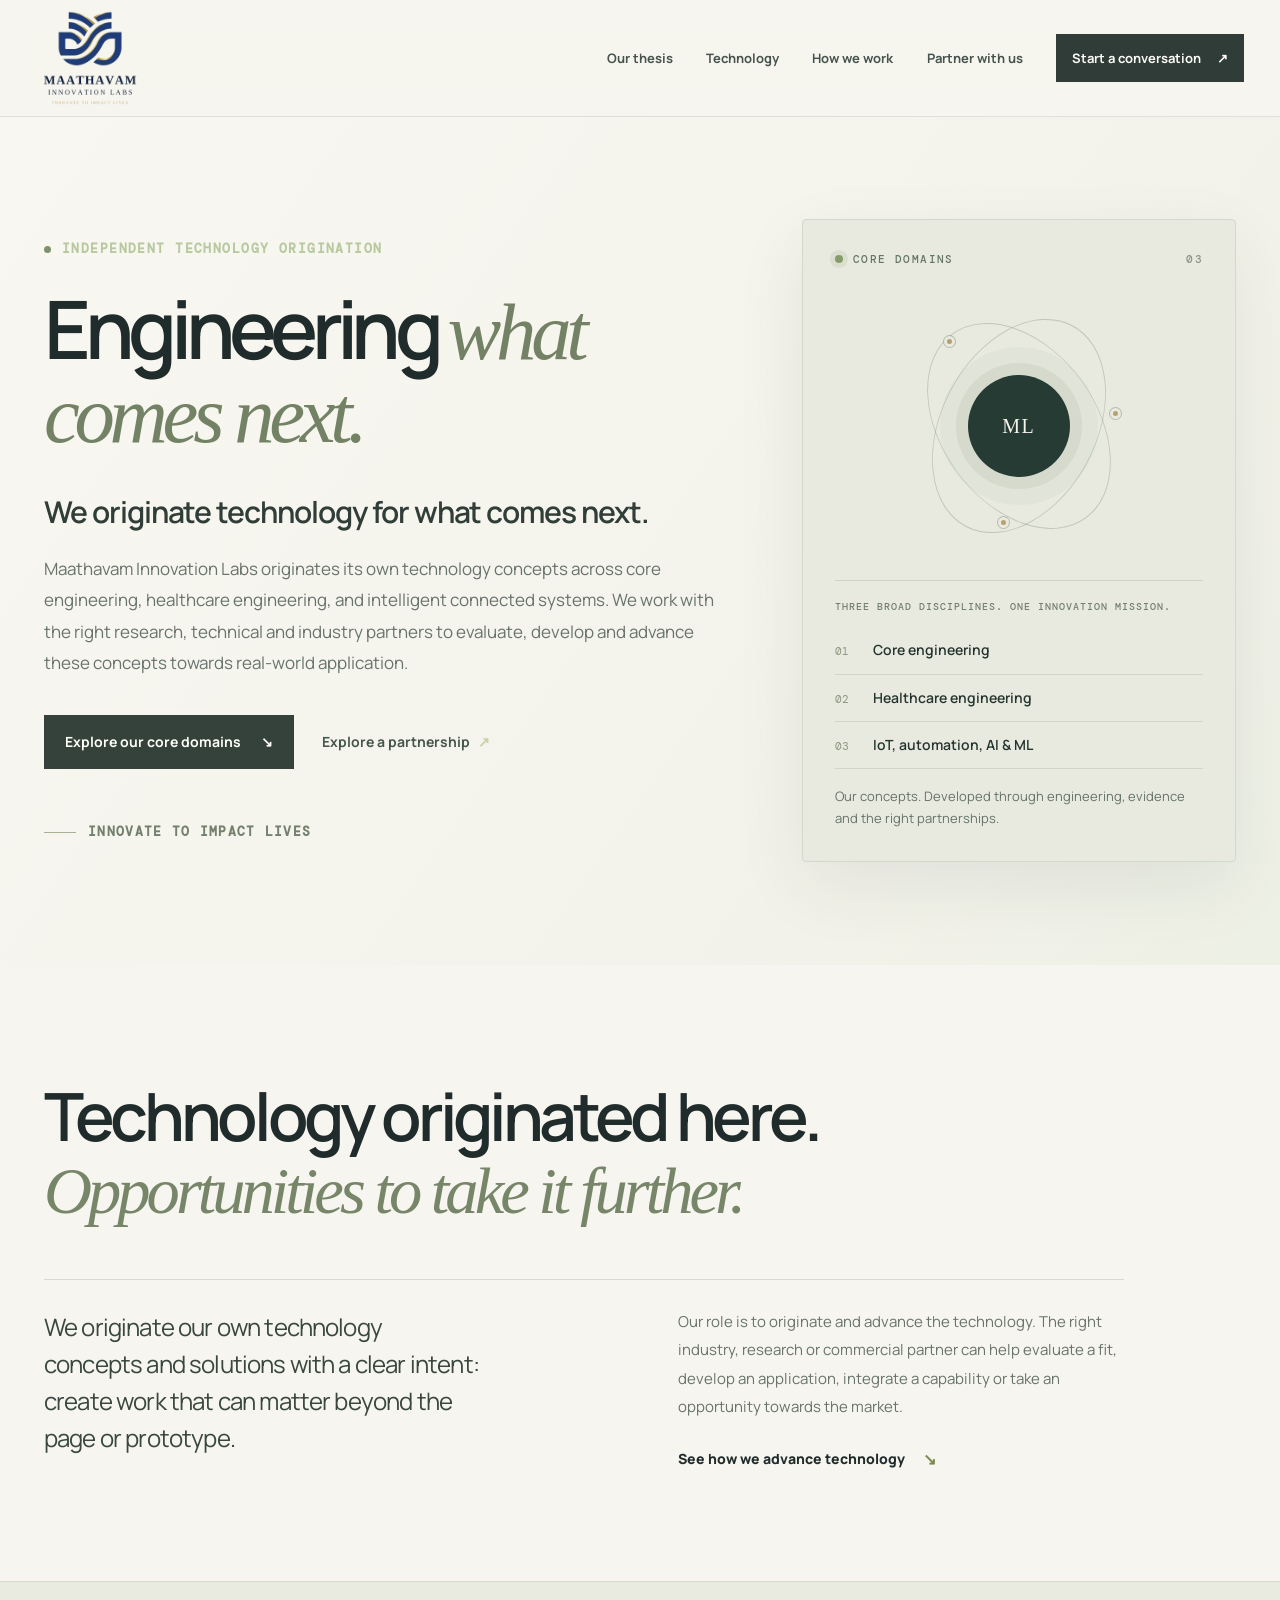
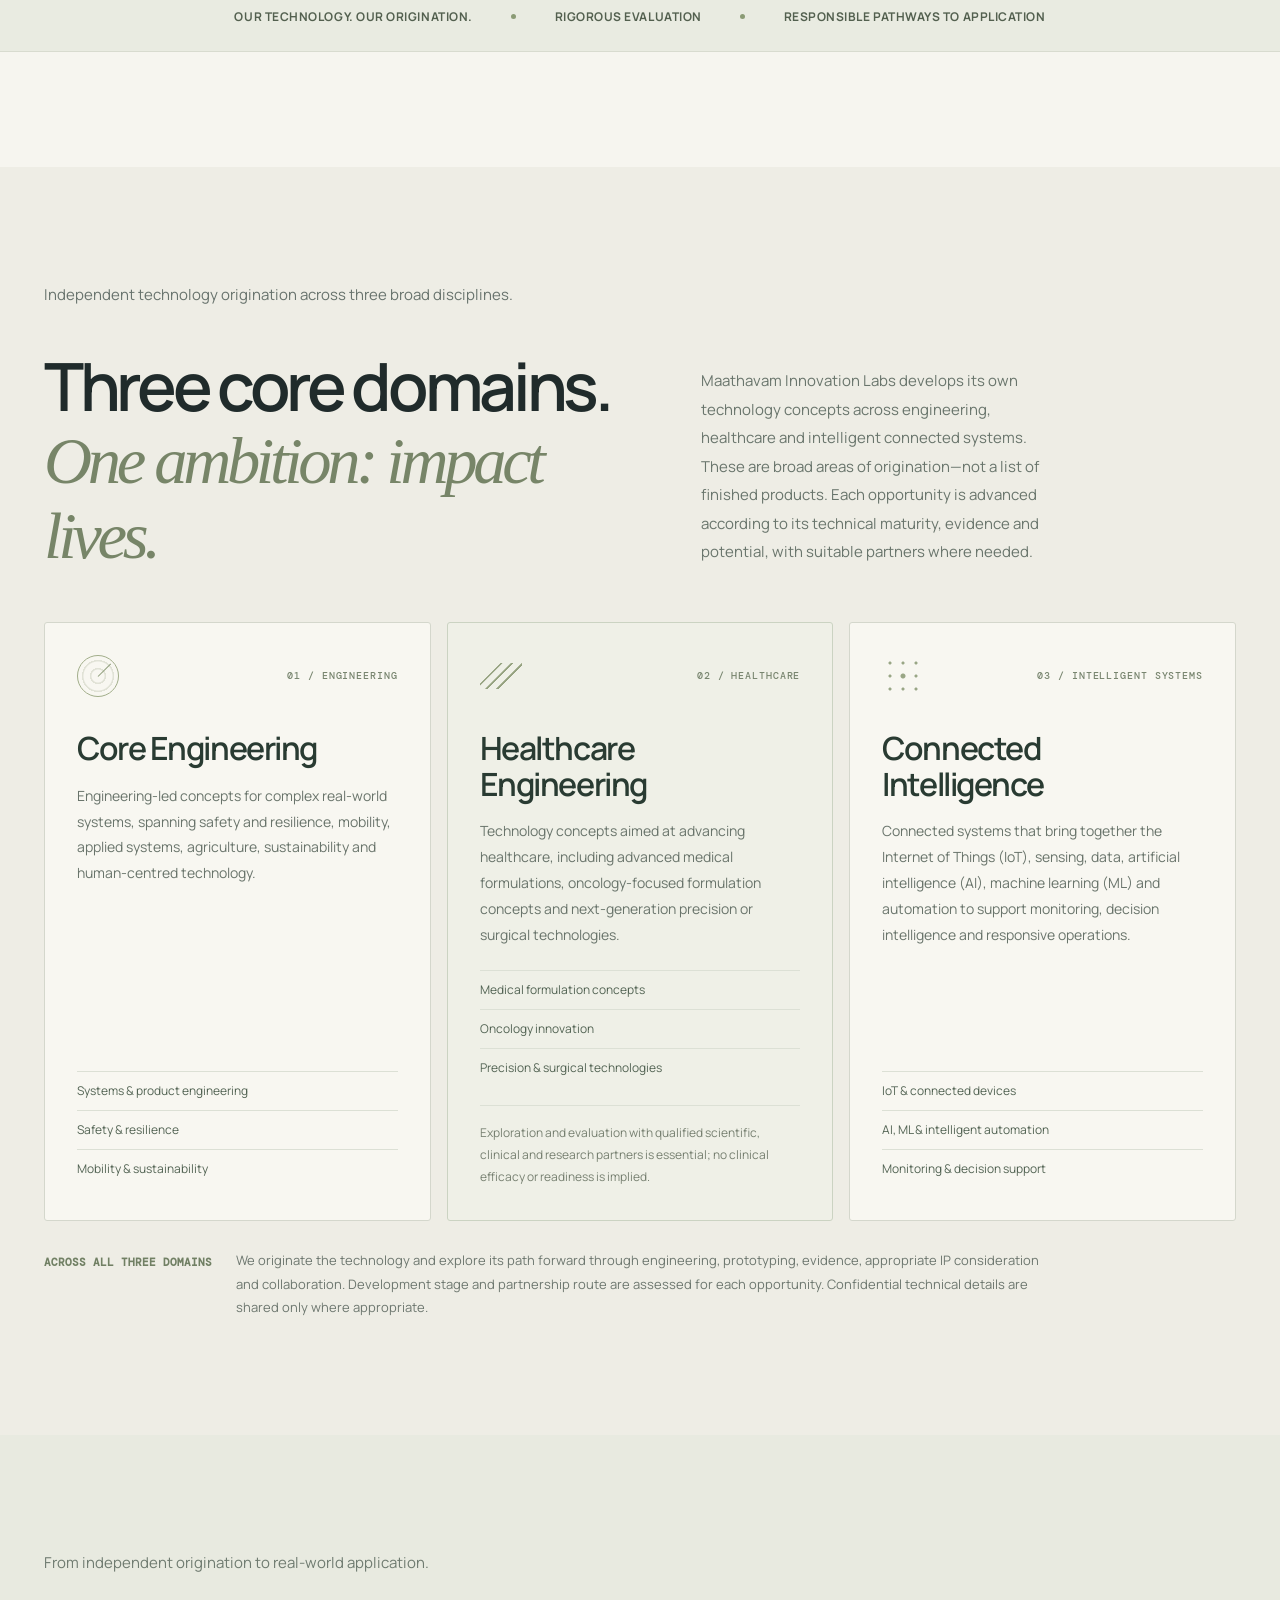
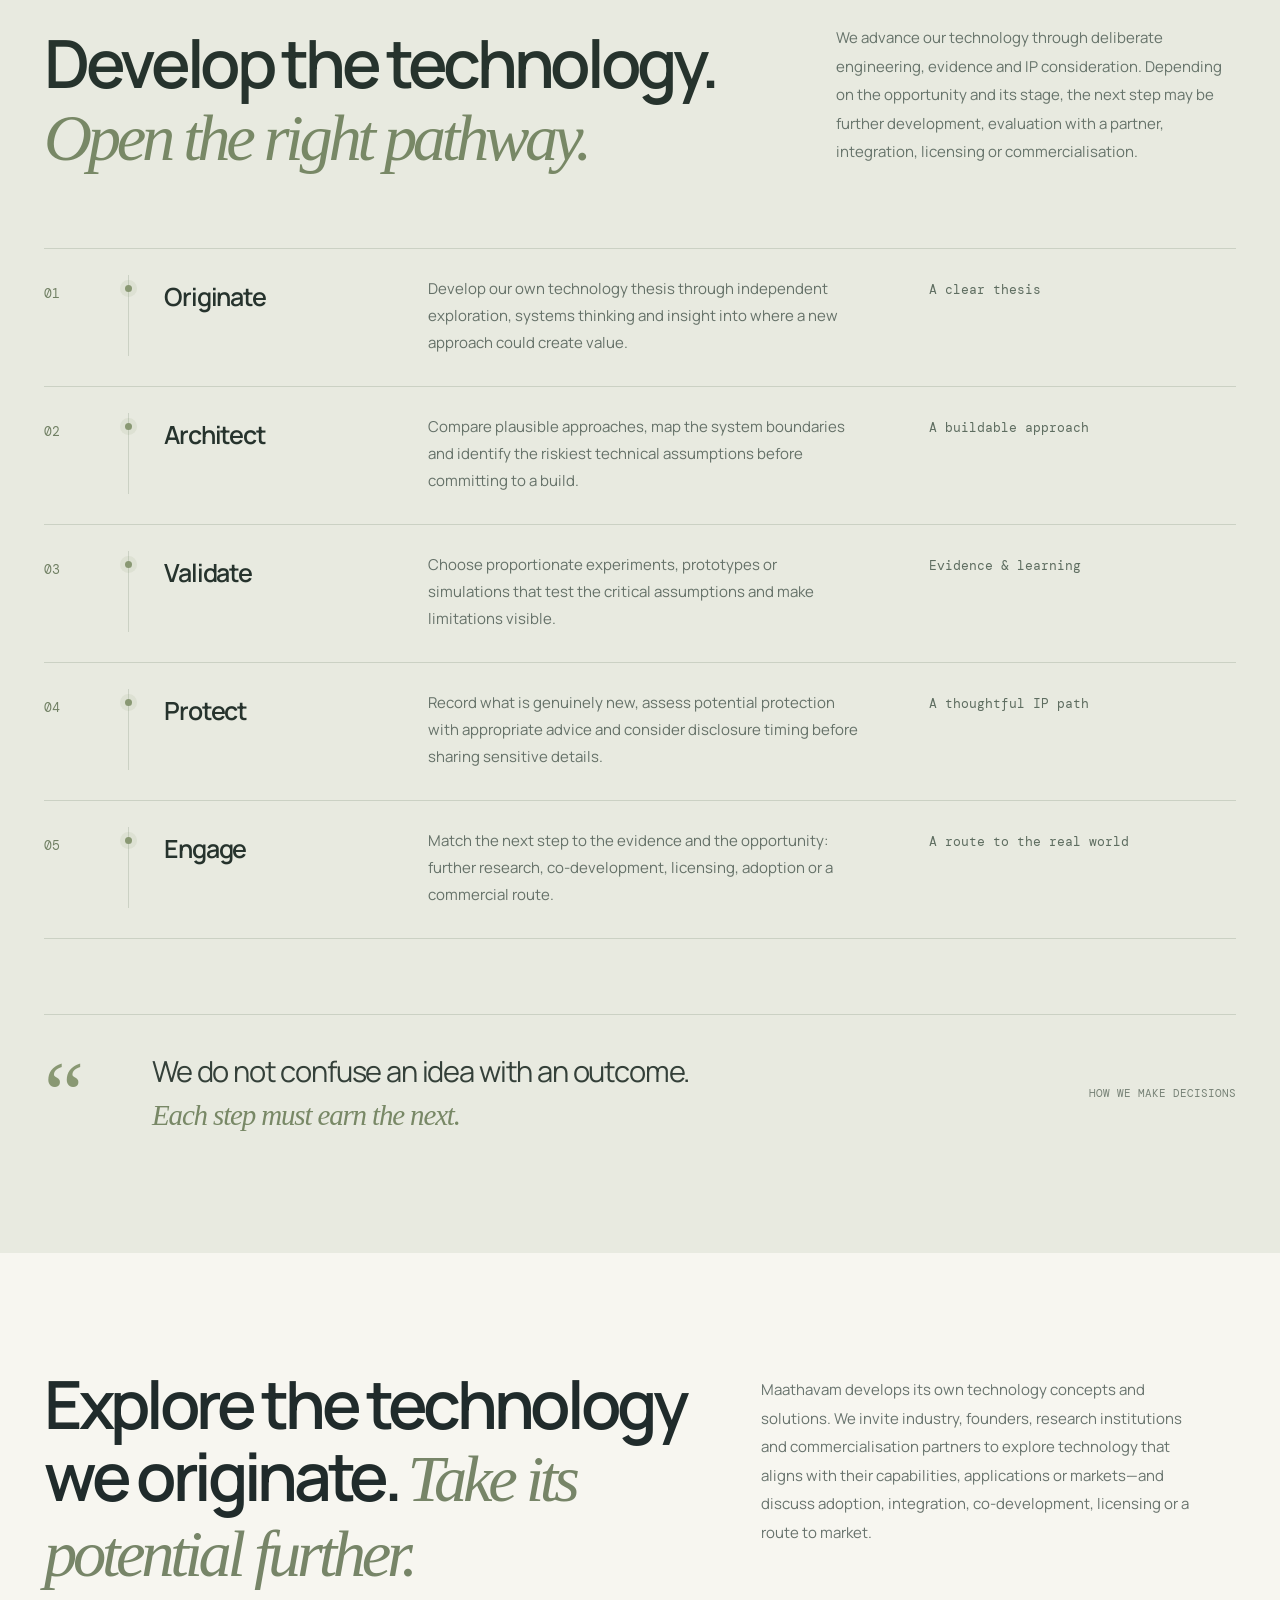
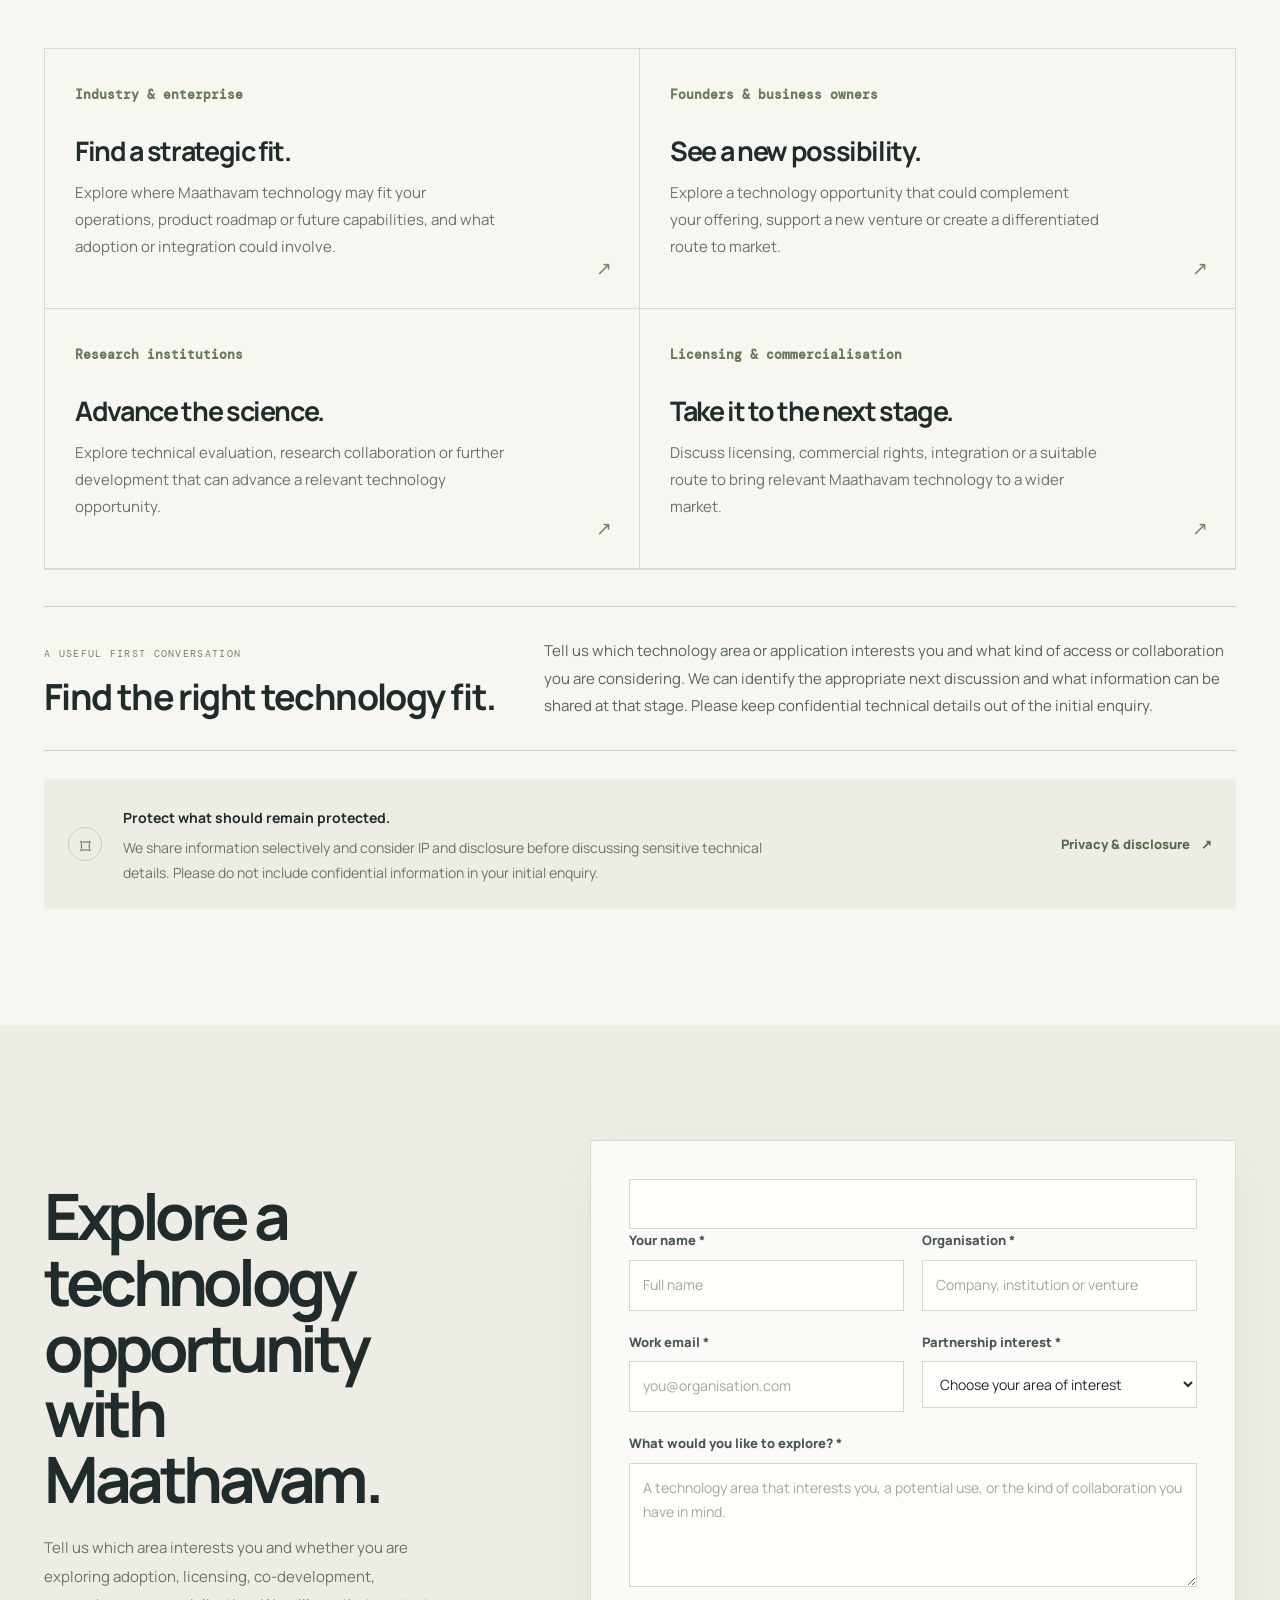
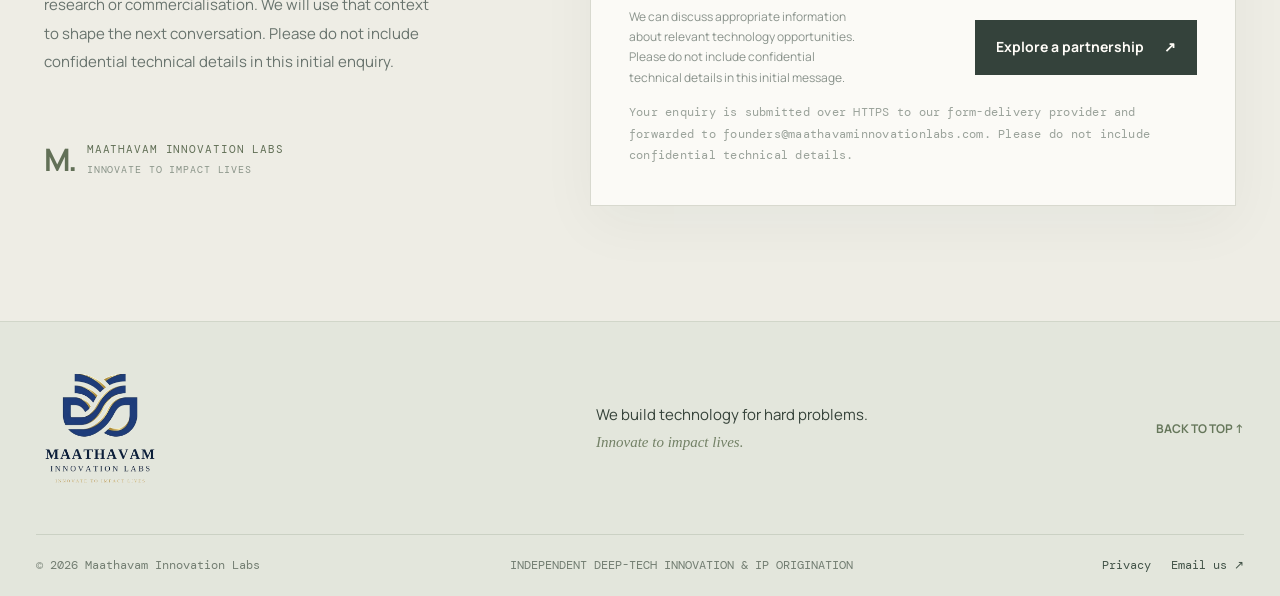
==== commit f84a4ba6: "Group IoT AI ML automation and route enquiries to founders" ====
--- a/index.html
+++ b/index.html
@@ -3,19 +3,19 @@
 <head>
 <meta charset="utf-8">
 <meta name="viewport" content="width=device-width, initial-scale=1">
-<meta name="description" content="Maathavam Innovation Labs originates technology across core engineering, healthcare engineering, and IoT, automation, AI and machine learning—advancing concepts with appropriate research and industry partners.">
+<meta name="description" content="Maathavam Innovation Labs originates technology across core engineering, healthcare engineering, and connected intelligence spanning IoT, automation, AI and machine learning.">
 <meta name="keywords" content="Maathavam Innovation Labs, deep tech, innovation, intellectual property, technology origination, research, engineering">
 <meta name="theme-color" content="#f6f5ef">
 <link rel="canonical" href="https://www.maathavaminnovationlabs.com/">
 <meta property="og:title" content="Maathavam Innovation Labs — Innovate to Impact Lives">
-<meta property="og:description" content="Maathavam Innovation Labs originates technology across core engineering, healthcare engineering, and IoT, automation, AI and machine learning—advancing concepts with appropriate research and industry partners.">
+<meta property="og:description" content="Maathavam Innovation Labs originates technology across core engineering, healthcare engineering, and connected intelligence spanning IoT, automation, AI and machine learning.">
 <meta property="og:type" content="website">
 <meta property="og:url" content="https://www.maathavaminnovationlabs.com/">
 <meta property="og:image" content="https://www.maathavaminnovationlabs.com/assets/images/logo.png">
 <meta property="og:site_name" content="Maathavam Innovation Labs">
 <meta name="twitter:card" content="summary_large_image">
 <meta name="twitter:title" content="Maathavam Innovation Labs — Innovate to Impact Lives">
-<meta name="twitter:description" content="Maathavam Innovation Labs originates technology across core engineering, healthcare engineering, and IoT, automation, AI and machine learning—advancing concepts with appropriate research and industry partners.">
+<meta name="twitter:description" content="Maathavam Innovation Labs originates technology across core engineering, healthcare engineering, and connected intelligence spanning IoT, automation, AI and machine learning.">
 <meta name="twitter:image" content="https://www.maathavaminnovationlabs.com/assets/images/logo.png">
 <link rel="icon" href="assets/images/logo-icon.png" type="image/png">
 <link rel="preconnect" href="https://fonts.googleapis.com">
@@ -95,9 +95,9 @@
         </article>
         <article class="territory-card core-domain-card reveal">
           <div class="territory-card-head"><span class="territory-symbol symbol-data" aria-hidden="true"></span><span class="card-kicker">03 / INTELLIGENT SYSTEMS</span></div>
-          <h3>IoT, Automation, AI &amp; ML</h3>
-          <p>Connected and intelligent systems that bring together sensing, devices, data, machine learning and automation to support monitoring, decision intelligence and responsive operations.</p>
-          <div class="domain-capabilities"><span>IoT &amp; connected devices</span><span>Intelligent automation</span><span>AI, ML &amp; decision support</span></div>
+          <h3>Connected Intelligence</h3>
+          <p>Connected systems that bring together the Internet of Things (IoT), sensing, data, artificial intelligence (AI), machine learning (ML) and automation to support monitoring, decision intelligence and responsive operations.</p>
+          <div class="domain-capabilities"><span>IoT &amp; connected devices</span><span>AI, ML &amp; intelligent automation</span><span>Monitoring &amp; decision support</span></div>
         </article>
       </div>
       <p class="territory-note"><span>ACROSS ALL THREE DOMAINS</span> We originate the technology and explore its path forward through engineering, prototyping, evidence, appropriate IP consideration and collaboration. Development stage and partnership route are assessed for each opportunity. Confidential technical details are shared only where appropriate.</p>
@@ -136,20 +136,21 @@
   <section class="contact section-pad" id="contact">
     <div class="section-shell contact-layout">
       <div class="contact-copy reveal"><h2>Explore a technology opportunity with Maathavam.</h2><p>Tell us which area interests you and whether you are exploring adoption, licensing, co-development, research or commercialisation. We will use that context to shape the next conversation. Please do not include confidential technical details in this initial enquiry.</p><div class="contact-closer"><span class="closer-mark">M.</span><span>MAATHAVAM INNOVATION LABS<br><small>INNOVATE TO IMPACT LIVES</small></span></div></div>
-      <form class="contact-form reveal" id="contactForm" method="POST" action="">
+      <form class="contact-form reveal" id="contactForm" method="POST" action="https://formsubmit.co/ajax/founders@maathavaminnovationlabs.com" accept-charset="UTF-8">
+        <input type="hidden" name="_subject" value="New website enquiry — Maathavam Innovation Labs"><input type="text" name="_honey" tabindex="-1" autocomplete="off" aria-hidden="true" class="form-honeypot">
         <div class="form-row"><label><span>Your name *</span><input type="text" name="name" placeholder="Full name" autocomplete="name" required></label><label><span>Organisation *</span><input type="text" name="organisation" placeholder="Company, institution or venture" autocomplete="organization" required></label></div>
         <div class="form-row"><label><span>Work email *</span><input type="email" name="email" placeholder="you@organisation.com" autocomplete="email" required></label><label><span>Partnership interest *</span><select name="opportunity" id="opportunitySelect" required><option value="">Choose your area of interest</option><option value="Industry / Enterprise">Industry / enterprise collaboration</option><option value="Founder / Business Owner">Founder / business owner</option><option value="Research Institution / Academia">Research institution / academia</option><option value="Licensing / Commercialisation">Licensing / commercialisation</option><option value="Technology Adoption">Technology evaluation / adoption</option><option value="Co-development">Co-development</option><option value="Investment">Investment / commercial pathway</option><option value="Other">Other partnership enquiry</option></select></label></div>
         <label><span>What would you like to explore? *</span><textarea name="message" rows="4" placeholder="A technology area that interests you, a potential use, or the kind of collaboration you have in mind." required></textarea></label>
         <div class="form-bottom"><p>We can discuss appropriate information about relevant technology opportunities. Please do not include confidential technical details in this initial message.</p><button class="button button-primary" type="submit">Explore a partnership <span aria-hidden="true">↗</span></button></div>
         <div class="form-status" id="formStatus" role="status" aria-live="polite"></div>
-        <p class="form-delivery-note">Submitting opens your email application with the enquiry prepared for you. It is not sent automatically by this website.</p>
+        <p class="form-delivery-note">Your enquiry is submitted over HTTPS to our form-delivery provider and forwarded to founders@maathavaminnovationlabs.com. Please do not include confidential technical details.</p>
       </form>
     </div>
   </section>
 </main>
 <footer class="site-footer">
   <div class="footer-main"><a class="footer-brand" href="#top"><img src="assets/images/logo.png" alt="Maathavam Innovation Labs"></a><p>We build technology for hard problems.<br><span>Innovate to impact lives.</span></p><a class="footer-top" href="#top">BACK TO TOP ↑</a></div>
-  <div class="footer-bottom"><span>© <span id="currentYear"></span> Maathavam Innovation Labs</span><span>INDEPENDENT DEEP-TECH INNOVATION &amp; IP ORIGINATION</span><div><a href="privacy.html">Privacy</a><a href="mailto:partnerships@maathavam.com">Email us ↗</a></div></div>
+  <div class="footer-bottom"><span>© <span id="currentYear"></span> Maathavam Innovation Labs</span><span>INDEPENDENT DEEP-TECH INNOVATION &amp; IP ORIGINATION</span><div><a href="privacy.html">Privacy</a><a href="mailto:founders@maathavaminnovationlabs.com">Email us ↗</a></div></div>
 </footer>
 <script src="assets/js/main.js" defer></script>
 </body>
--- a/assets/css/style.css
+++ b/assets/css/style.css
@@ -376,3 +376,20 @@
 .other-domains-grid .territory-card h3{font-size:clamp(22px,2vw,28px);line-height:1.16;letter-spacing:-.035em;margin-top:24px}
 .other-domains-grid .territory-card p{font-size:13px;line-height:1.8;color:#69746b}
 @media(max-width:760px){.domain-group-label{grid-template-columns:28px 1fr;gap:10px;margin-top:32px}.domain-group-label p{grid-column:2}.other-domains-label{margin-top:48px}.territory-grid.other-domains-grid{grid-template-columns:1fr}.other-domains-grid .territory-card{min-height:0}.other-domains-grid .territory-card h3{margin-top:18px}}
+
+
+/* Core portfolio architecture: three broad engineering disciplines */
+.core-domain-grid{display:grid;grid-template-columns:repeat(3,minmax(0,1fr));gap:16px;margin-top:28px}
+.core-domain-card{display:flex;flex-direction:column;min-height:390px;padding:clamp(24px,2.5vw,36px);background:#f8f7f1;border:1px solid #d4d7cc;border-radius:3px}
+.core-domain-card .territory-card-head{display:flex;align-items:center;gap:12px;min-height:34px}
+.core-domain-card .card-kicker{font:500 10px/1.5 var(--mono,"DM Mono",monospace);letter-spacing:.09em;color:#78856f}
+.core-domain-card h3{font-size:clamp(25px,2.5vw,34px);line-height:1.12;letter-spacing:-.045em;margin:34px 0 16px;color:#293b32}
+.core-domain-card>p{font-size:14px;line-height:1.85;color:#69746b}
+.domain-capabilities{display:flex;flex-direction:column;gap:0;margin-top:auto;padding-top:22px}
+.domain-capabilities span{padding:10px 0;border-top:1px solid #dce0d5;font-size:12px;line-height:1.5;color:#526353}
+.domain-qualification{margin-top:18px!important;padding-top:16px;border-top:1px solid #dce0d5;font-size:12px!important;color:#778071!important}
+.core-domain-card:hover{background:#fffef9;transform:translateY(-3px)}
+.healthcare-core-card{background:#eff0e7;border-color:#cbd3c2}
+.healthcare-core-card:hover{background:#f6f7ef}
+@media(max-width:900px){.core-domain-grid{grid-template-columns:1fr 1fr}.core-domain-card{min-height:350px}.healthcare-core-card{grid-column:1/-1}}
+@media(max-width:600px){.core-domain-grid{grid-template-columns:1fr;gap:12px}.core-domain-card,.healthcare-core-card{grid-column:auto;min-height:0;padding:25px}.core-domain-card h3{margin-top:25px;font-size:28px}.domain-capabilities{margin-top:12px}}
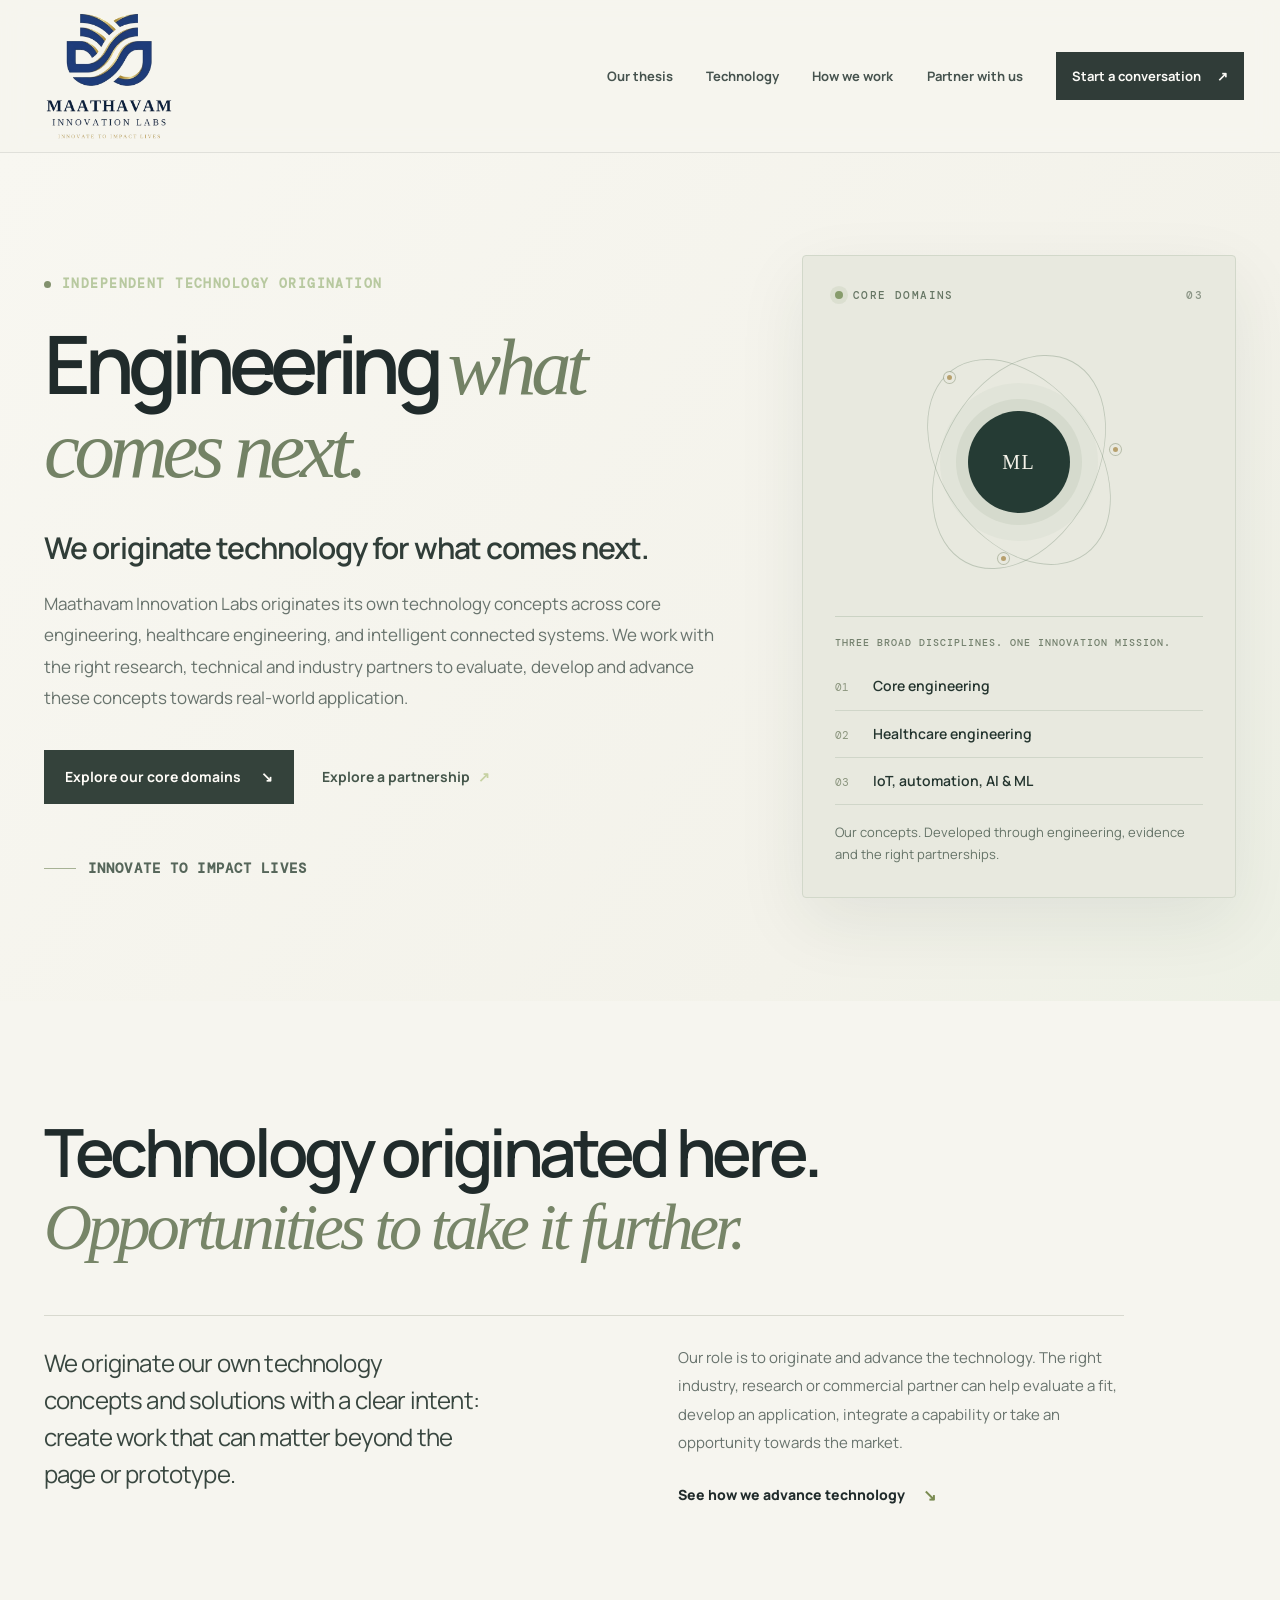
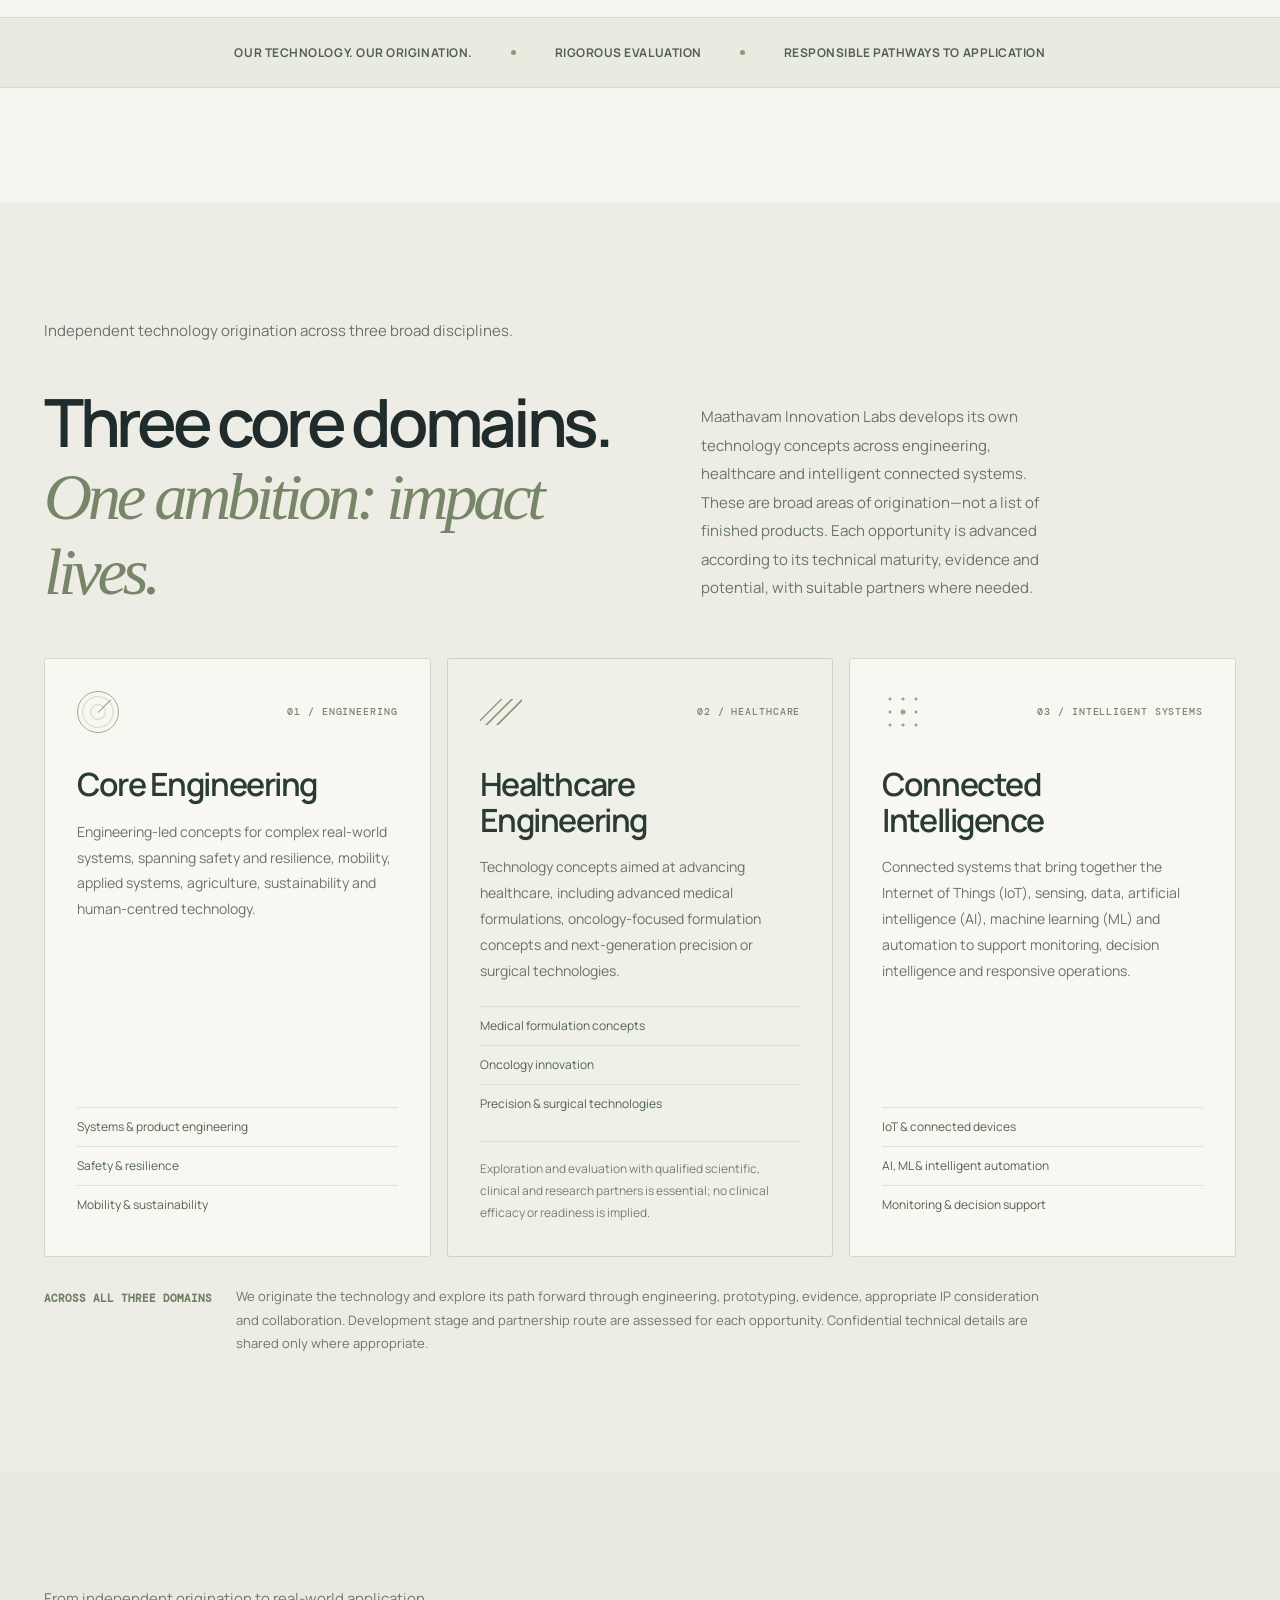
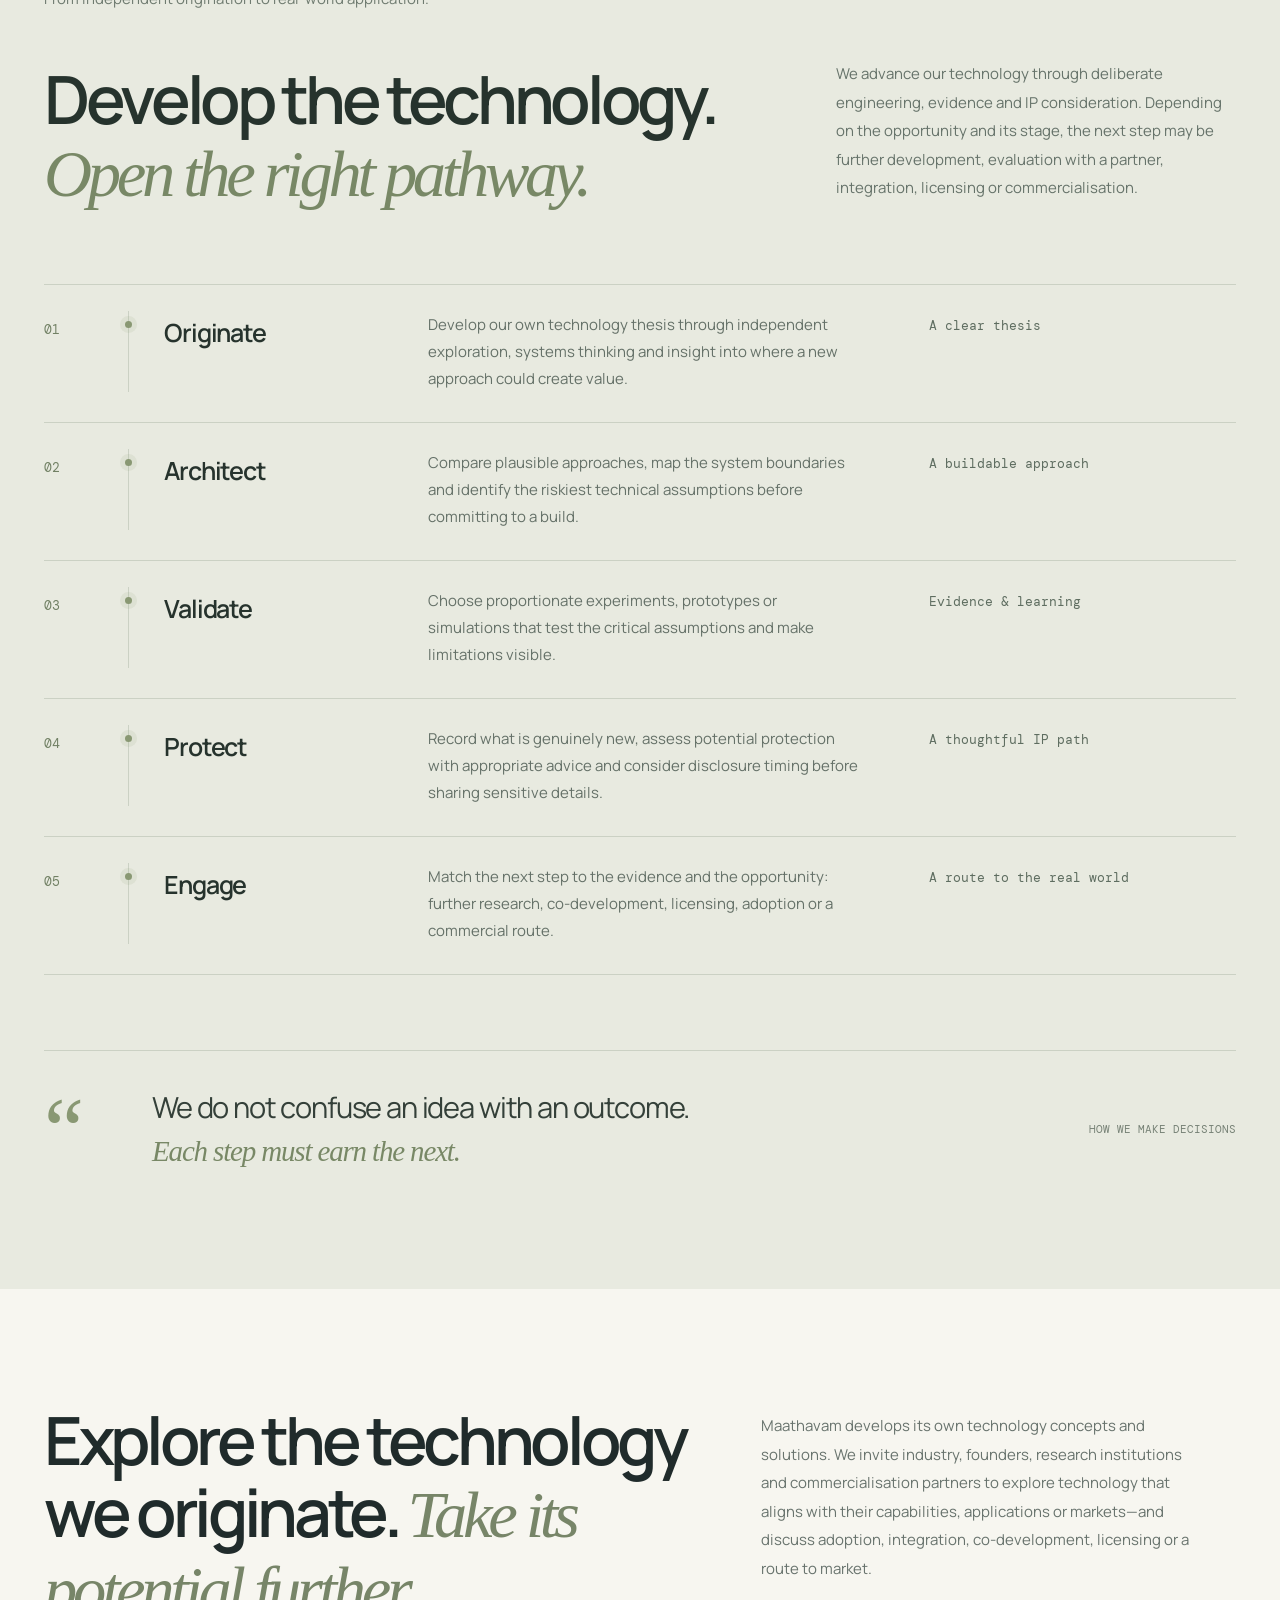
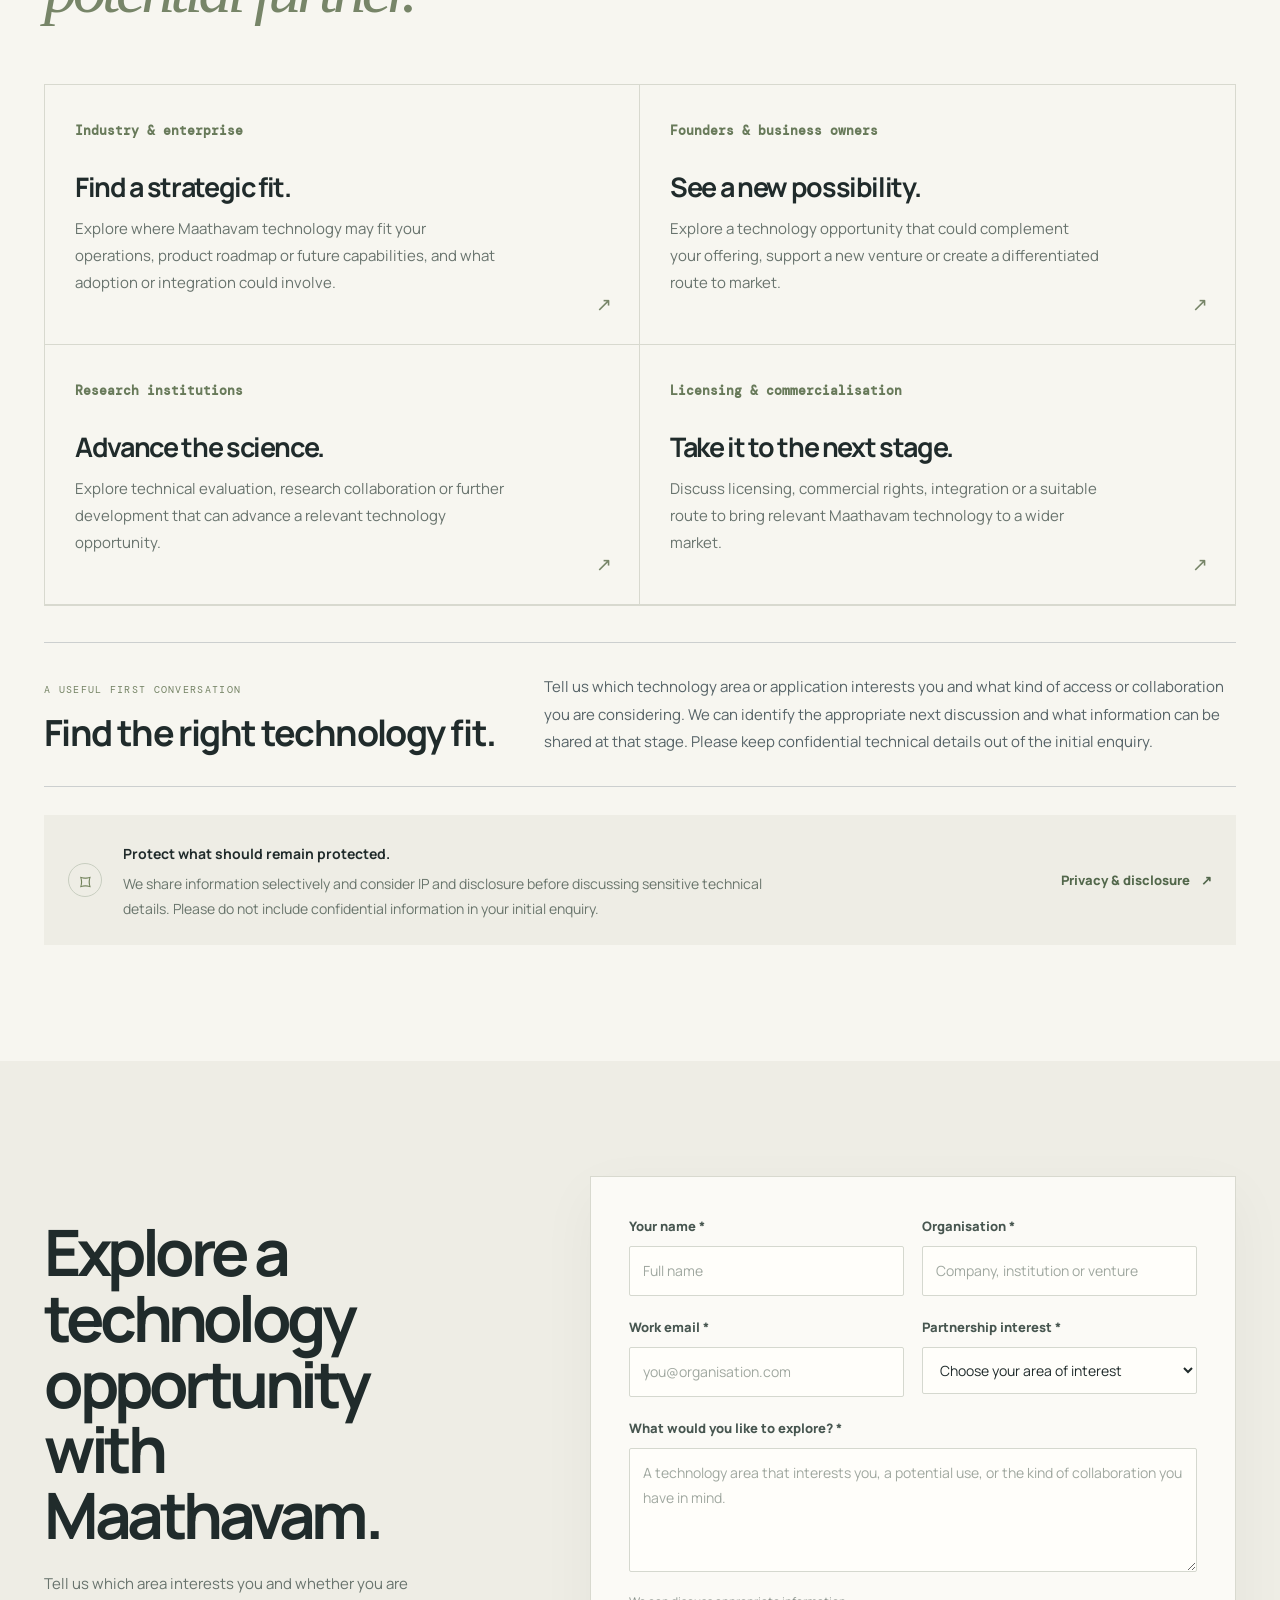
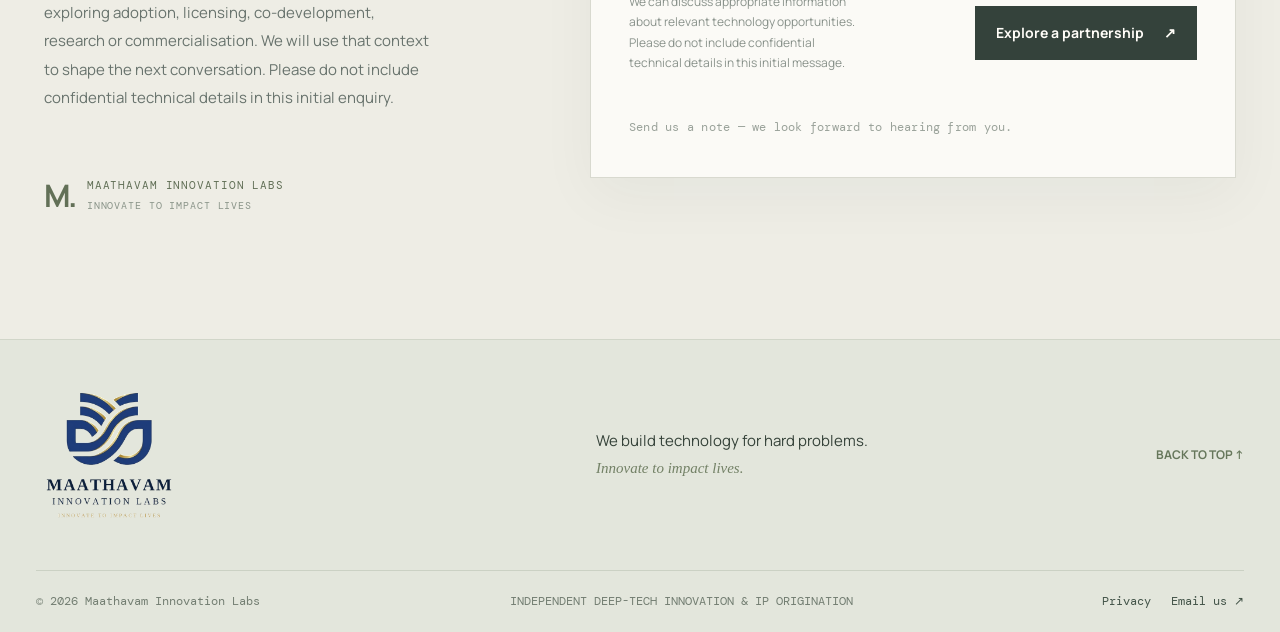
==== commit 4ed20f8a: "Simplify contact form helper text for a warmer experience" ====
--- a/index.html
+++ b/index.html
@@ -143,7 +143,7 @@
         <label><span>What would you like to explore? *</span><textarea name="message" rows="4" placeholder="A technology area that interests you, a potential use, or the kind of collaboration you have in mind." required></textarea></label>
         <div class="form-bottom"><p>We can discuss appropriate information about relevant technology opportunities. Please do not include confidential technical details in this initial message.</p><button class="button button-primary" type="submit">Explore a partnership <span aria-hidden="true">↗</span></button></div>
         <div class="form-status" id="formStatus" role="status" aria-live="polite"></div>
-        <p class="form-delivery-note">Your enquiry is submitted over HTTPS to our form-delivery provider and forwarded to founders@maathavaminnovationlabs.com. Please do not include confidential technical details.</p>
+        <p class="form-delivery-note">Send us a note — we look forward to hearing from you.</p>
       </form>
     </div>
   </section>
--- a/assets/css/style.css
+++ b/assets/css/style.css
@@ -393,3 +393,71 @@
 .healthcare-core-card:hover{background:#f6f7ef}
 @media(max-width:900px){.core-domain-grid{grid-template-columns:1fr 1fr}.core-domain-card{min-height:350px}.healthcare-core-card{grid-column:1/-1}}
 @media(max-width:600px){.core-domain-grid{grid-template-columns:1fr;gap:12px}.core-domain-card,.healthcare-core-card{grid-column:auto;min-height:0;padding:25px}.core-domain-card h3{margin-top:25px;font-size:28px}.domain-capabilities{margin-top:12px}}
+
+
+/* Legibility, responsive navigation and robust form states */
+.site-header{z-index:1000}
+.nav-shell{min-height:152px;gap:clamp(18px,2.5vw,34px)}
+.brand img{width:146px;height:146px;max-height:none;object-fit:contain;object-position:center;image-rendering:auto}
+.footer-brand img{width:146px;height:146px;max-height:none;object-fit:contain;object-position:center;filter:none;opacity:1}
+.hero-signature{font-size:14px;letter-spacing:.08em;color:#56665a}
+.hero-signature .signature-rule{flex:0 0 32px}
+.core-domain-card{min-width:0;overflow-wrap:anywhere}
+.core-domain-card h3{overflow-wrap:normal}
+.contact-form label{display:block;min-width:0}
+.contact-form input,.contact-form select,.contact-form textarea{width:100%;min-width:0;max-width:100%;border-radius:2px}
+.contact-form textarea{resize:vertical}
+.contact-form button[disabled]{cursor:wait;opacity:.7;transform:none}
+.form-status{min-height:1.6em;overflow-wrap:anywhere}
+.form-delivery-note{overflow-wrap:anywhere}
+.form-honeypot{position:absolute!important;left:-10000px!important;top:auto!important;width:1px!important;height:1px!important;overflow:hidden!important}
+img{height:auto}
+@media(max-width:1000px){
+ .nav-shell{min-height:136px;width:calc(100% - 48px)}
+ .brand img,.footer-brand img{width:128px;height:128px}
+ .nav-links{gap:12px}
+ .nav-links>a{font-size:10px}
+ .hero-signature{font-size:13px}
+}
+@media(max-width:900px){
+ .nav-shell{min-height:122px}
+ .brand img{width:116px;height:116px}
+ .nav-toggle{display:block;flex:0 0 auto;padding:12px;min-width:44px;min-height:44px;cursor:pointer}
+ .nav-links{position:absolute;top:100%;left:0;right:0;display:none;align-items:stretch;gap:0;padding:8px max(24px,calc((100% - 720px)/2)) 20px;background:#f8f7f1;border-bottom:1px solid #d8d9cf;box-shadow:0 14px 22px rgba(17,30,40,.08);max-height:calc(100vh - 122px);overflow-y:auto}
+ .nav-links.open{display:flex;flex-direction:column}
+ .nav-links>a{font-size:13px;padding:13px 0;line-height:1.5}
+ .nav-links .nav-cta{margin-top:7px;padding:13px 15px;justify-content:space-between}
+ .core-domain-grid{grid-template-columns:repeat(2,minmax(0,1fr))}
+ .healthcare-core-card{grid-column:auto}
+}
+@media(max-width:600px){
+ .nav-shell{width:calc(100% - 32px);min-height:106px}
+ .brand img{width:98px;height:98px}
+ .footer-brand img{width:112px;height:112px}
+ .nav-links{padding:8px 20px 18px;max-height:calc(100vh - 106px)}
+ .hero-signature{font-size:11px;gap:9px;letter-spacing:.04em}
+ .hero-signature .signature-rule{flex-basis:22px}
+ .core-domain-grid{grid-template-columns:minmax(0,1fr)}
+ .core-domain-card,.healthcare-core-card{min-width:0}
+ .contact-layout{grid-template-columns:minmax(0,1fr);gap:30px}
+ .contact-form{width:100%;min-width:0;padding:clamp(18px,5vw,25px)}
+ .form-row{grid-template-columns:minmax(0,1fr);gap:0}
+ .form-bottom{align-items:stretch;flex-direction:column}
+ .form-bottom>p{max-width:none}
+ .form-bottom .button{width:100%;min-height:48px}
+ .footer-bottom{align-items:flex-start;flex-direction:column;gap:12px}
+ .footer-bottom>div{flex-wrap:wrap}
+}
+@media(max-width:360px){
+ .nav-shell{width:calc(100% - 24px)}
+ .brand img{width:88px;height:88px}
+ .hero-inner,.section-shell{width:calc(100% - 28px)}
+ .hero h1{font-size:clamp(38px,11vw,44px)}
+ .hero-actions{align-items:stretch;flex-direction:column}
+ .hero-actions .button{width:100%}
+ .hero-signature{font-size:10px}
+}
+@media(prefers-reduced-motion:reduce){
+ html{scroll-behavior:auto}
+ *,*::before,*::after{animation-duration:.01ms!important;animation-iteration-count:1!important;transition-duration:.01ms!important;scroll-behavior:auto!important}
+}
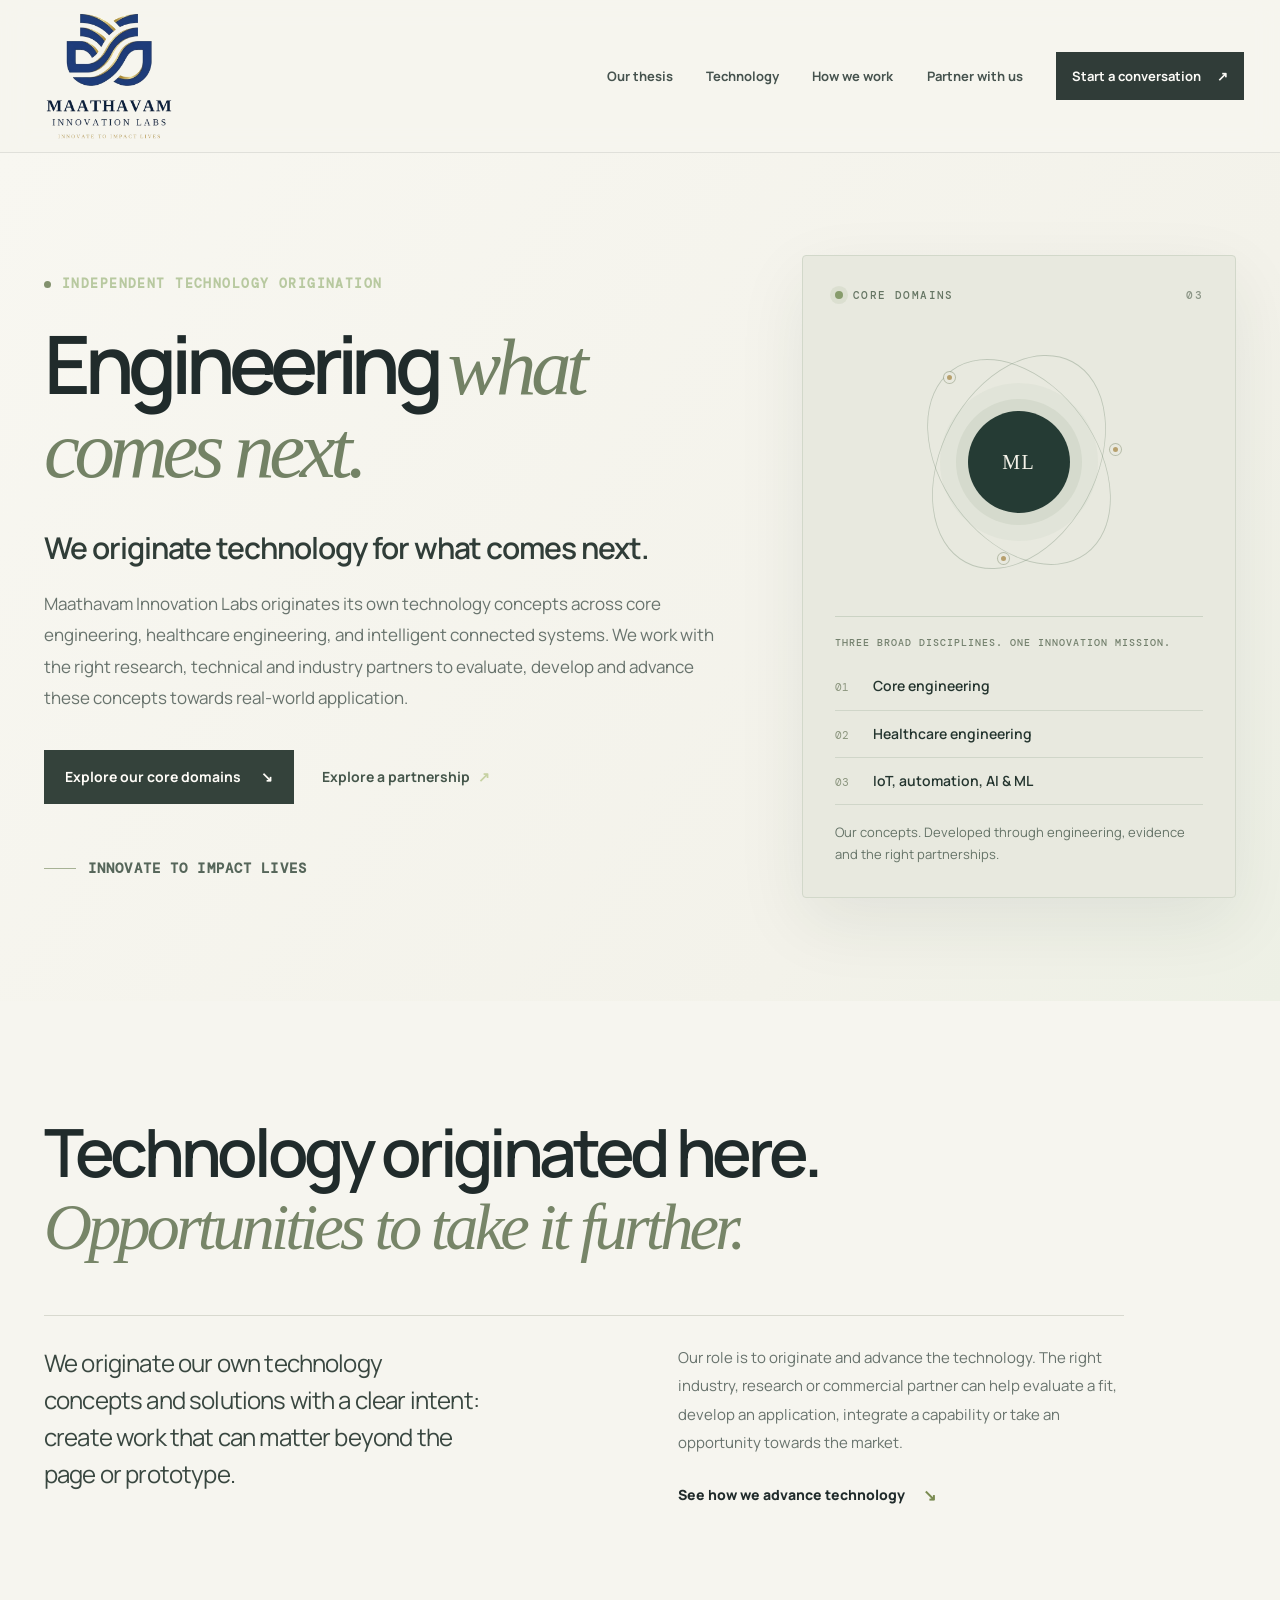
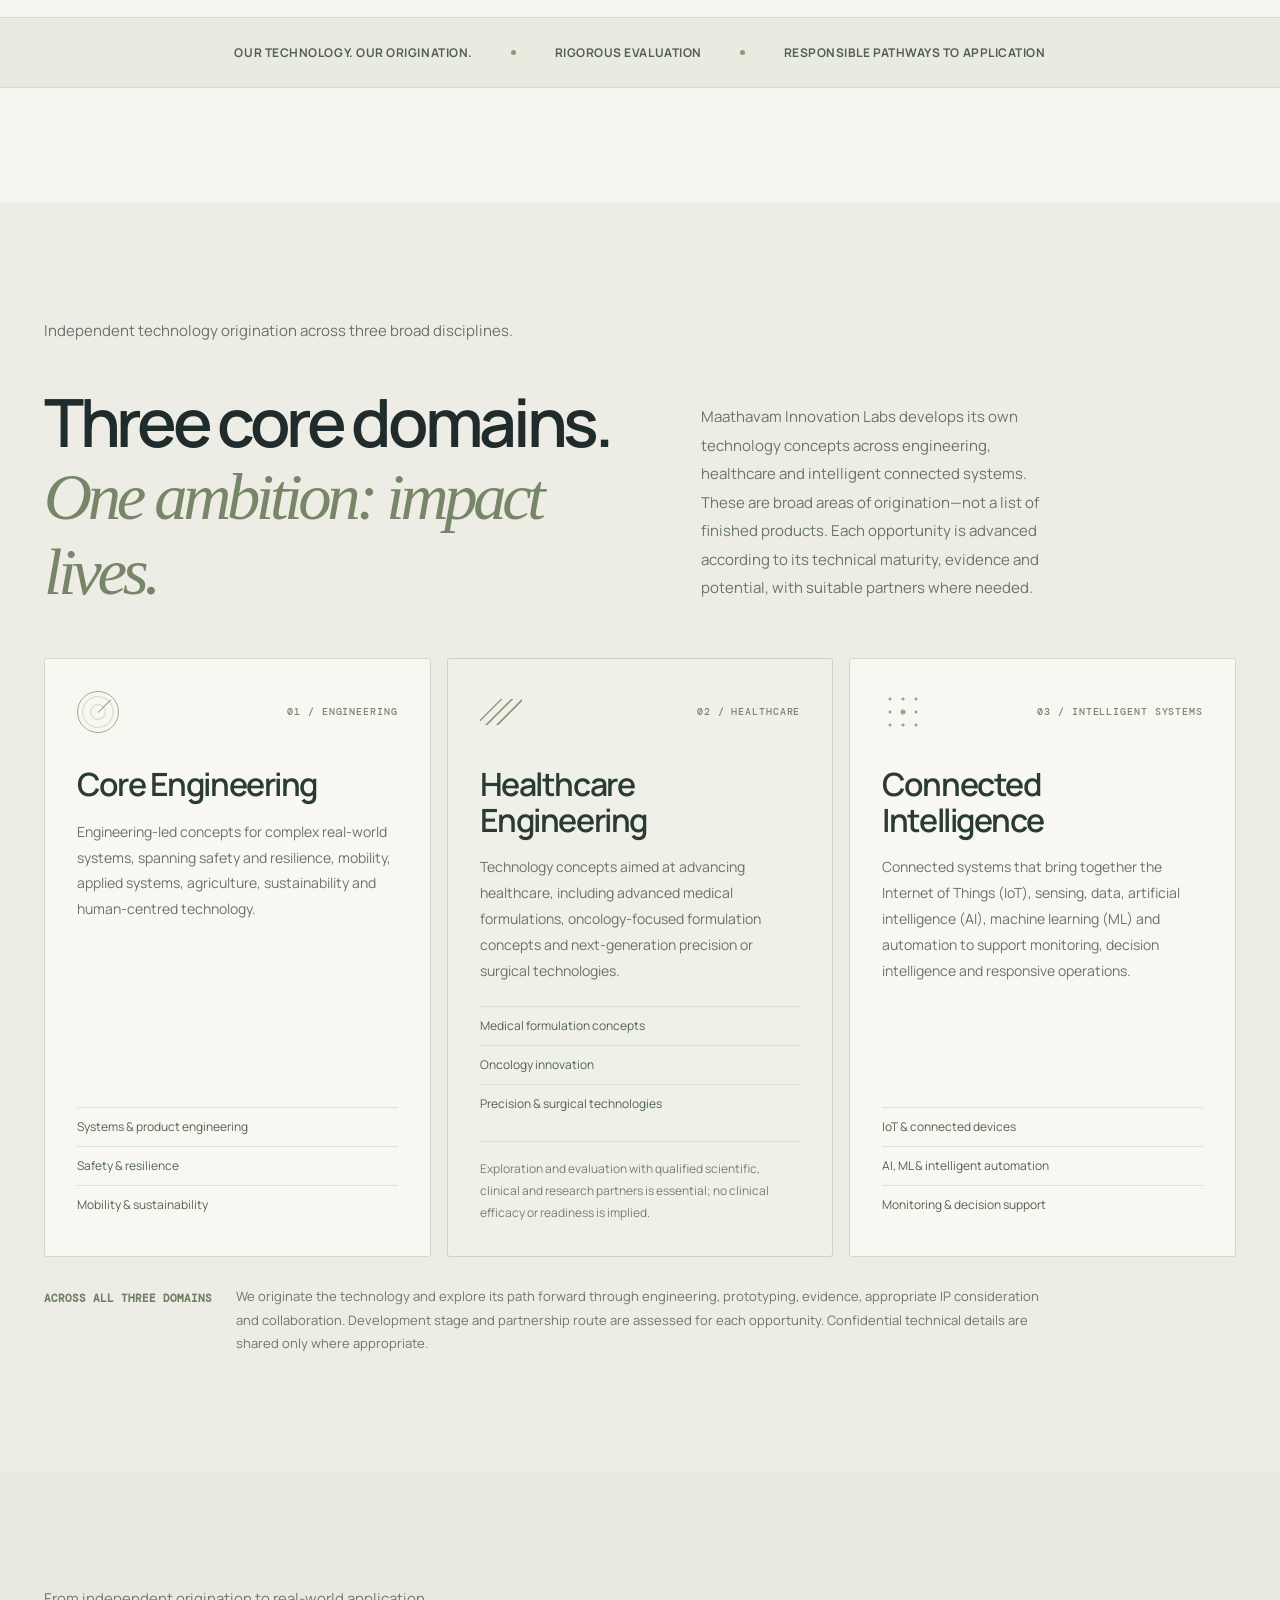
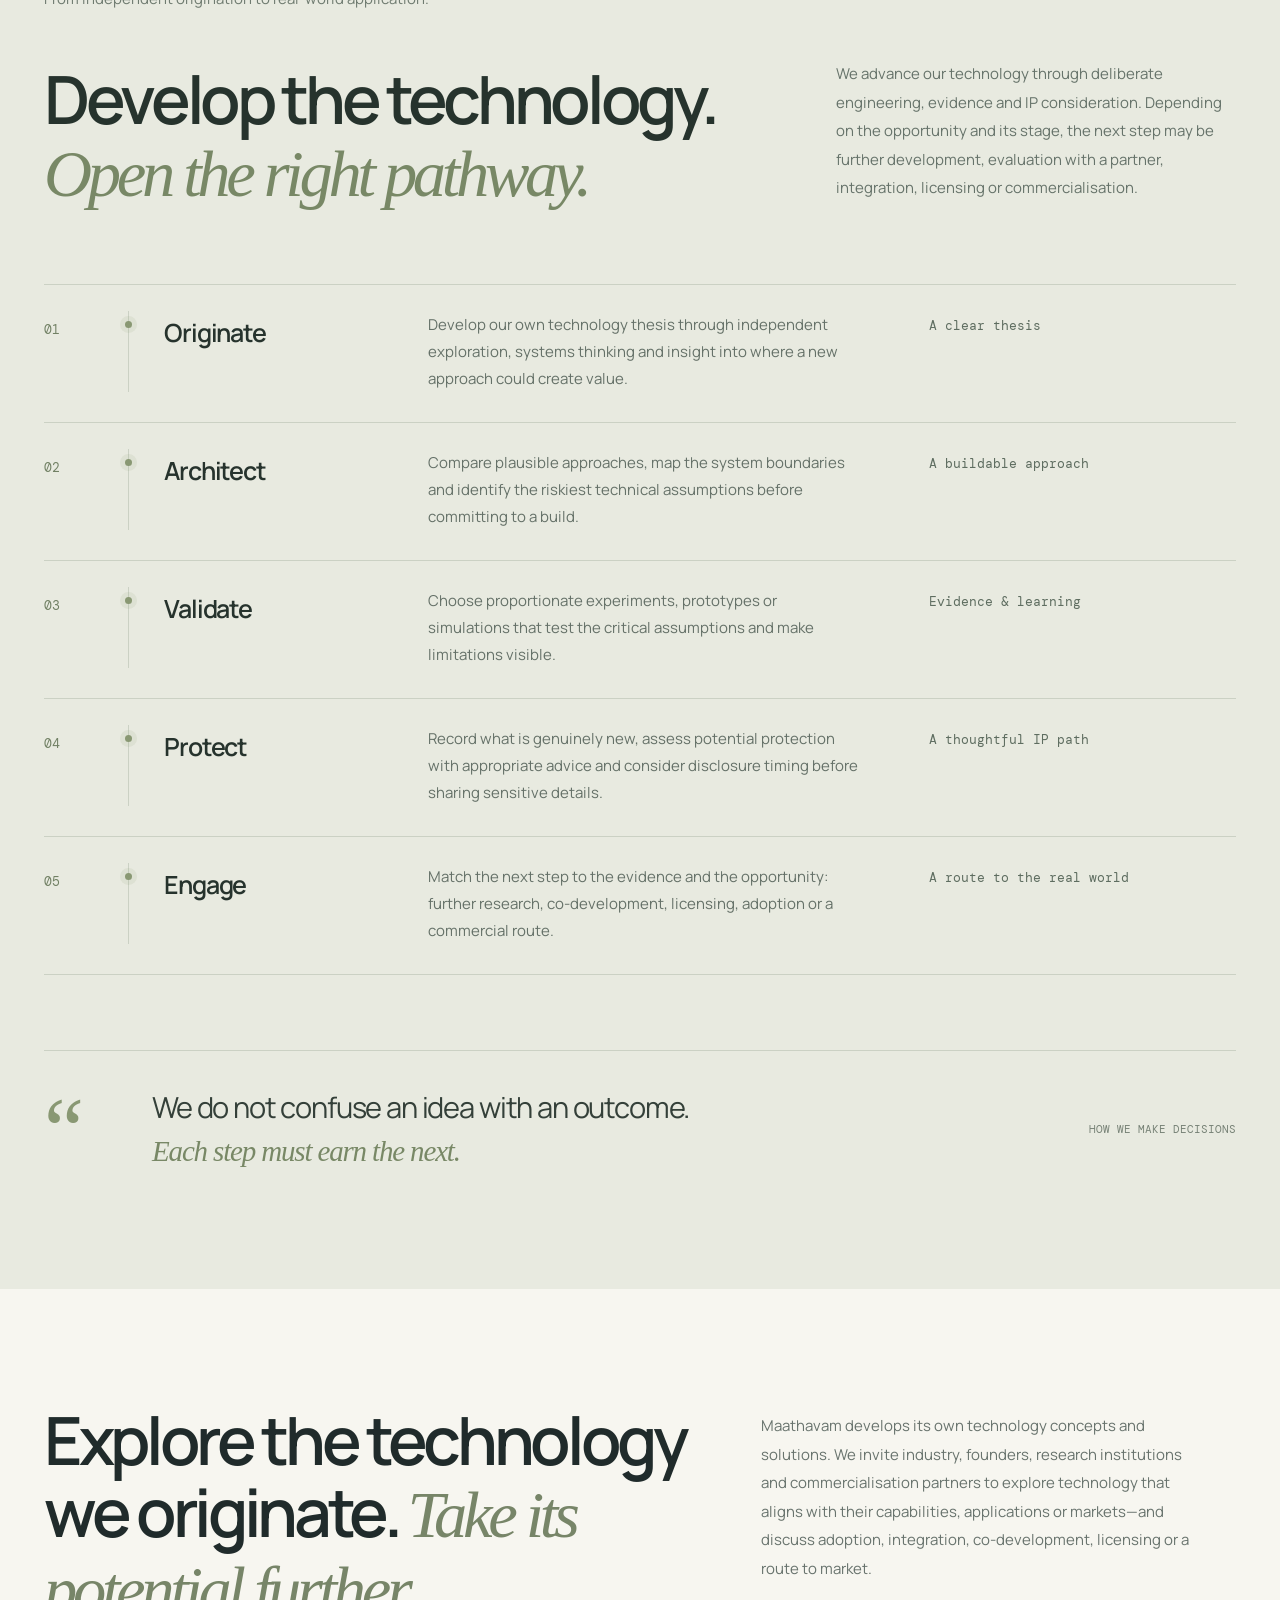
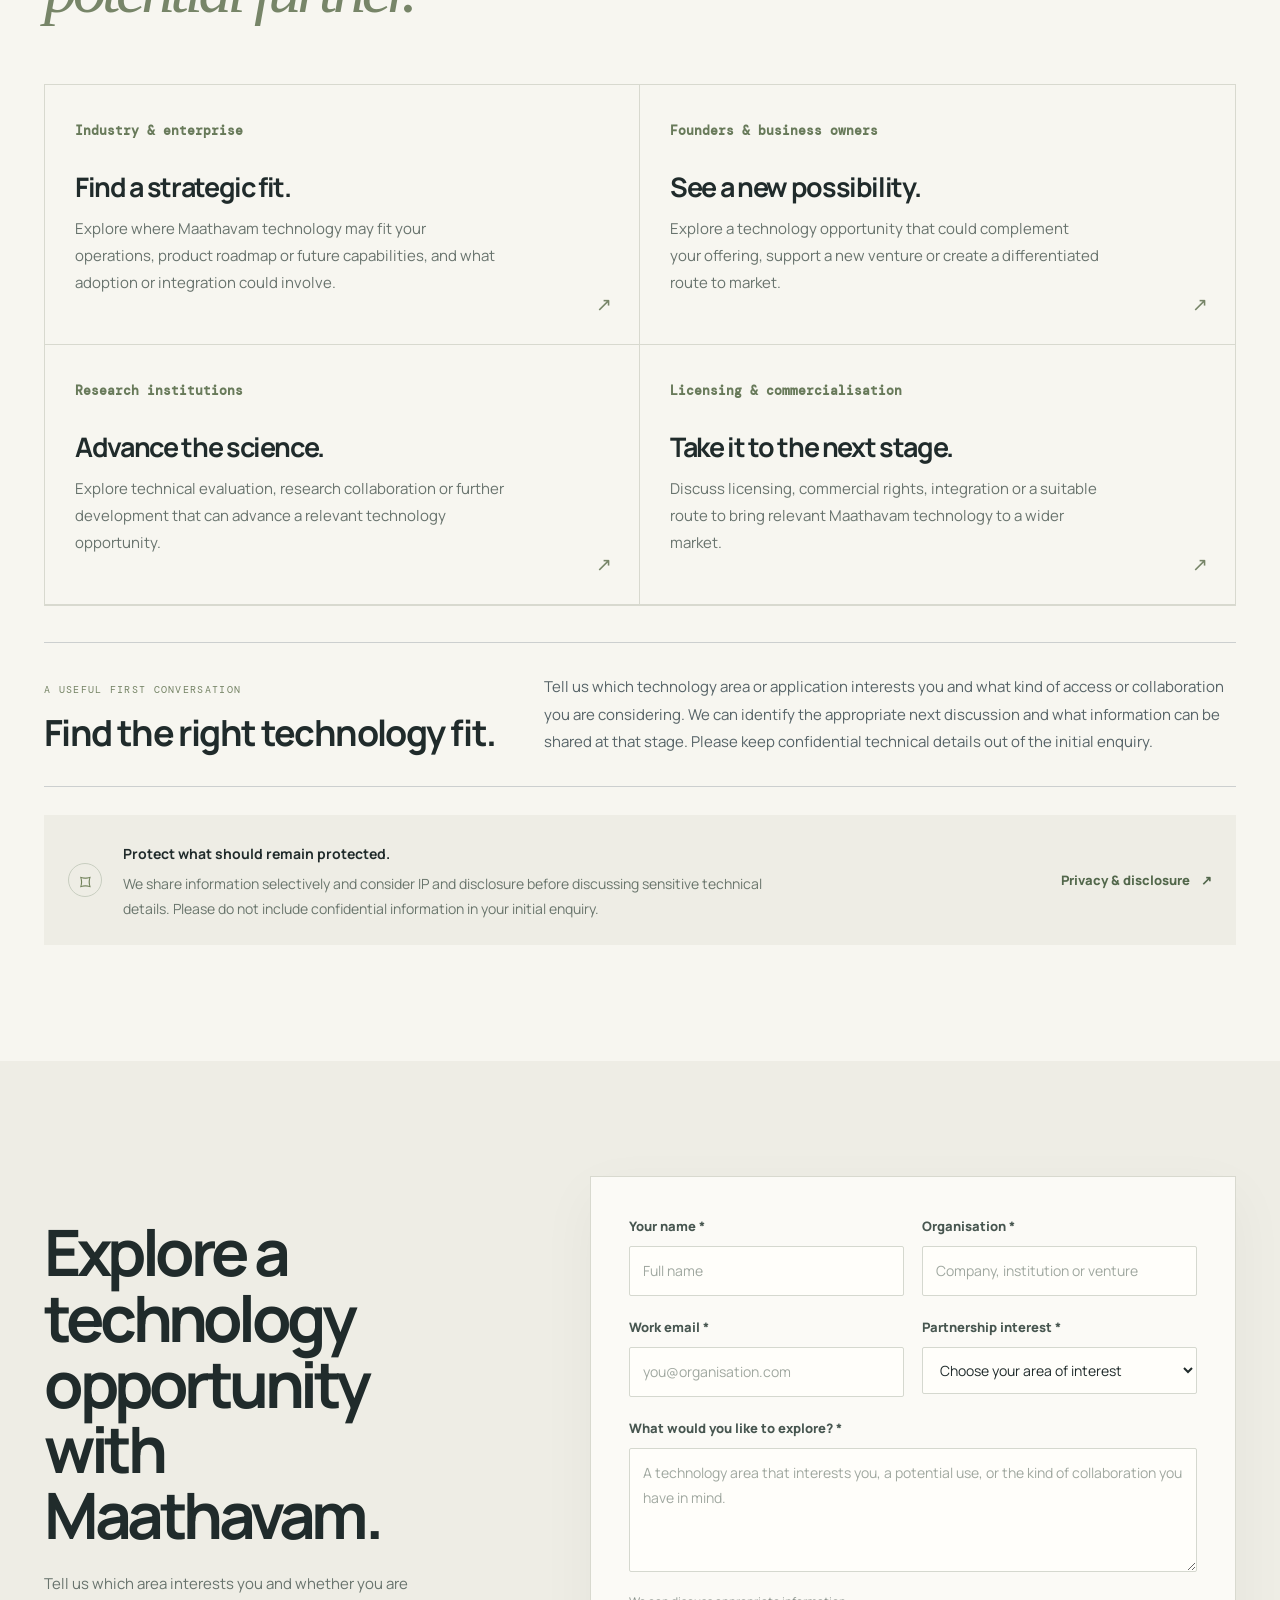
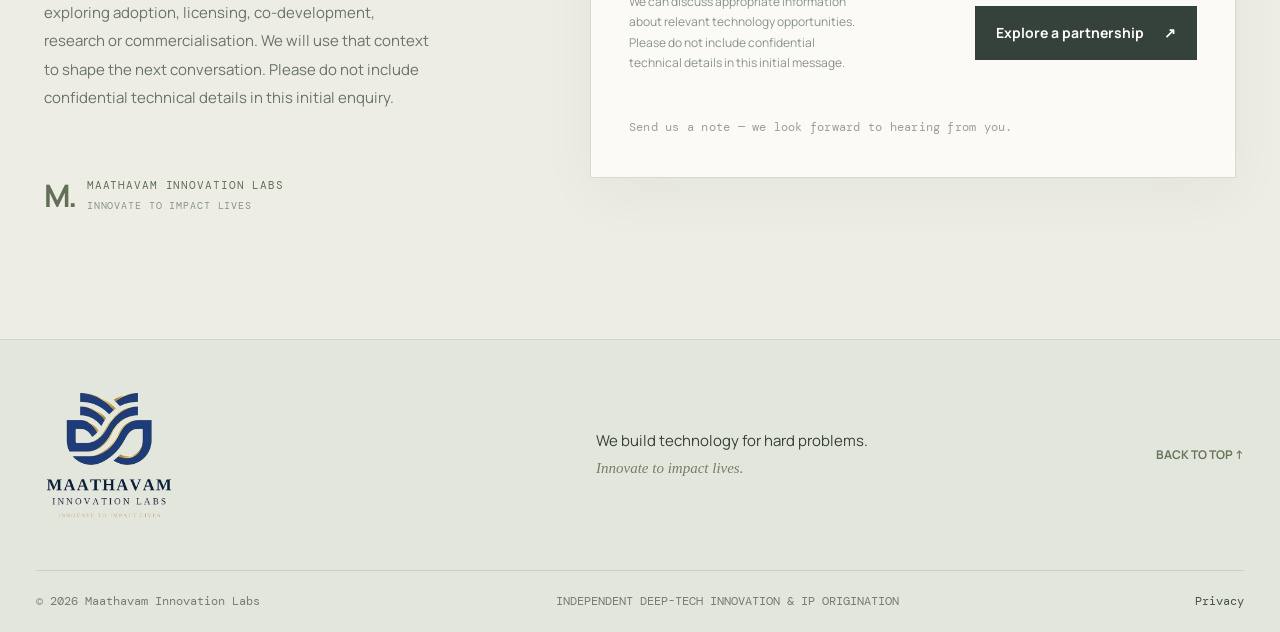
==== commit d7f18428: "Remove redundant footer email link" ====
--- a/index.html
+++ b/index.html
@@ -150,7 +150,7 @@
 </main>
 <footer class="site-footer">
   <div class="footer-main"><a class="footer-brand" href="#top"><img src="assets/images/logo.png" alt="Maathavam Innovation Labs"></a><p>We build technology for hard problems.<br><span>Innovate to impact lives.</span></p><a class="footer-top" href="#top">BACK TO TOP ↑</a></div>
-  <div class="footer-bottom"><span>© <span id="currentYear"></span> Maathavam Innovation Labs</span><span>INDEPENDENT DEEP-TECH INNOVATION &amp; IP ORIGINATION</span><div><a href="privacy.html">Privacy</a><a href="mailto:founders@maathavaminnovationlabs.com">Email us ↗</a></div></div>
+  <div class="footer-bottom"><span>© <span id="currentYear"></span> Maathavam Innovation Labs</span><span>INDEPENDENT DEEP-TECH INNOVATION &amp; IP ORIGINATION</span><div><a href="privacy.html">Privacy</a></div></div>
 </footer>
 <script src="assets/js/main.js" defer></script>
 </body>
